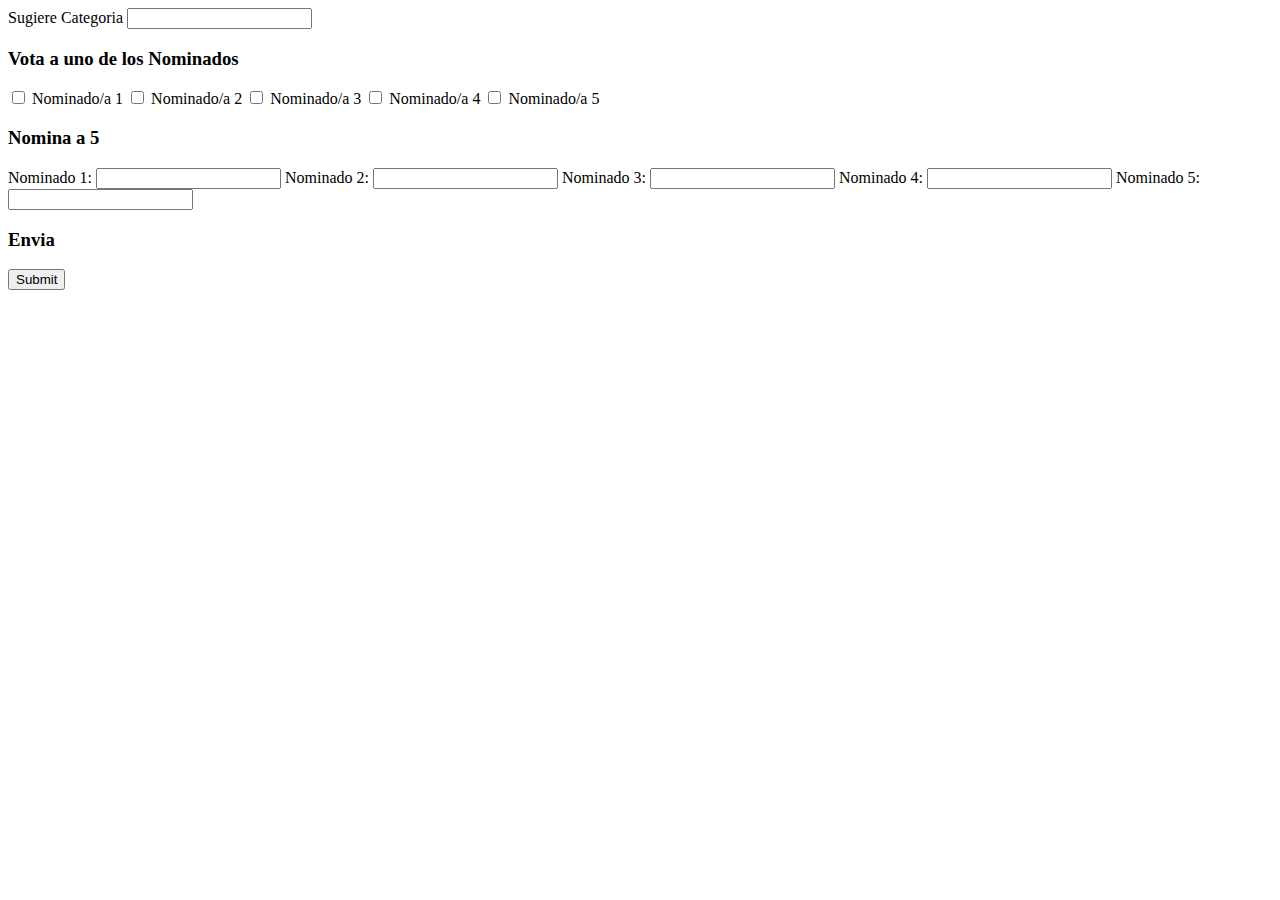
==== index.html @ 1e1aea48 "Add files via upload" ====
<html>
<head>
	<title>Cawards</title>	
</head>
<body>

<form action="https://docs.google.com/forms/d/e/1FAIpQLSdRcS6ntPgaLUFSewp-GqDVTagYk1-zgUDv7831ipsKw5xYdw/formResponse">
	
	<label for="comfort">Sugiere Categoria</label>
	<input name="entry.1642399168" type="text" id="comfort"/>

	<h3>Vota a uno de los Nominados</h3>

		  <input type="checkbox" name="entry.1286255828" id="a1" value="N1"/>
		  <label for="a1">Nominado/a 1</label>
		  <input type="checkbox" name="entry.1286255828" id="a2" value="N2"/>
		  <label for="a2">Nominado/a 2</label>
		  <input type="checkbox" name="entry.1286255828" id="a3" value="N3">
		  <label for="a3">Nominado/a 3</label>
		  <input type="checkbox" name="entry.1286255828" id="a4" value="N4">
		  <label for="a4">Nominado/a 4</label>
		  <input type="checkbox" name="entry.1286255828" id="a5" value="N5">
		  <label for="a5">Nominado/a 5</label>

	<h3>Nomina a 5</h3>

		<label for="comfort">Nominado 1:</label>
	  	<input name="entry.1314898768" type="text" id="comfort"/>

	  	<label for="comfort">Nominado 2:</label>
	  	<input name="entry.1722865184" type="text" id="comfort"/>

		<label for="comfort">Nominado 3:</label>
	  	<input name="entry.1090451888" type="text" id="comfort"/>

		<label for="comfort">Nominado 4:</label>
	  	<input name="entry.382139141" type="text" id="comfort"/>

	  	<label for="comfort">Nominado 5:</label>
	  	<input name="entry.1543239405" type="text" id="comfort"/>

	<h3>Envia</h3>
	<input class="button" type="submit" value="Submit">

</form>

</body>
</html>
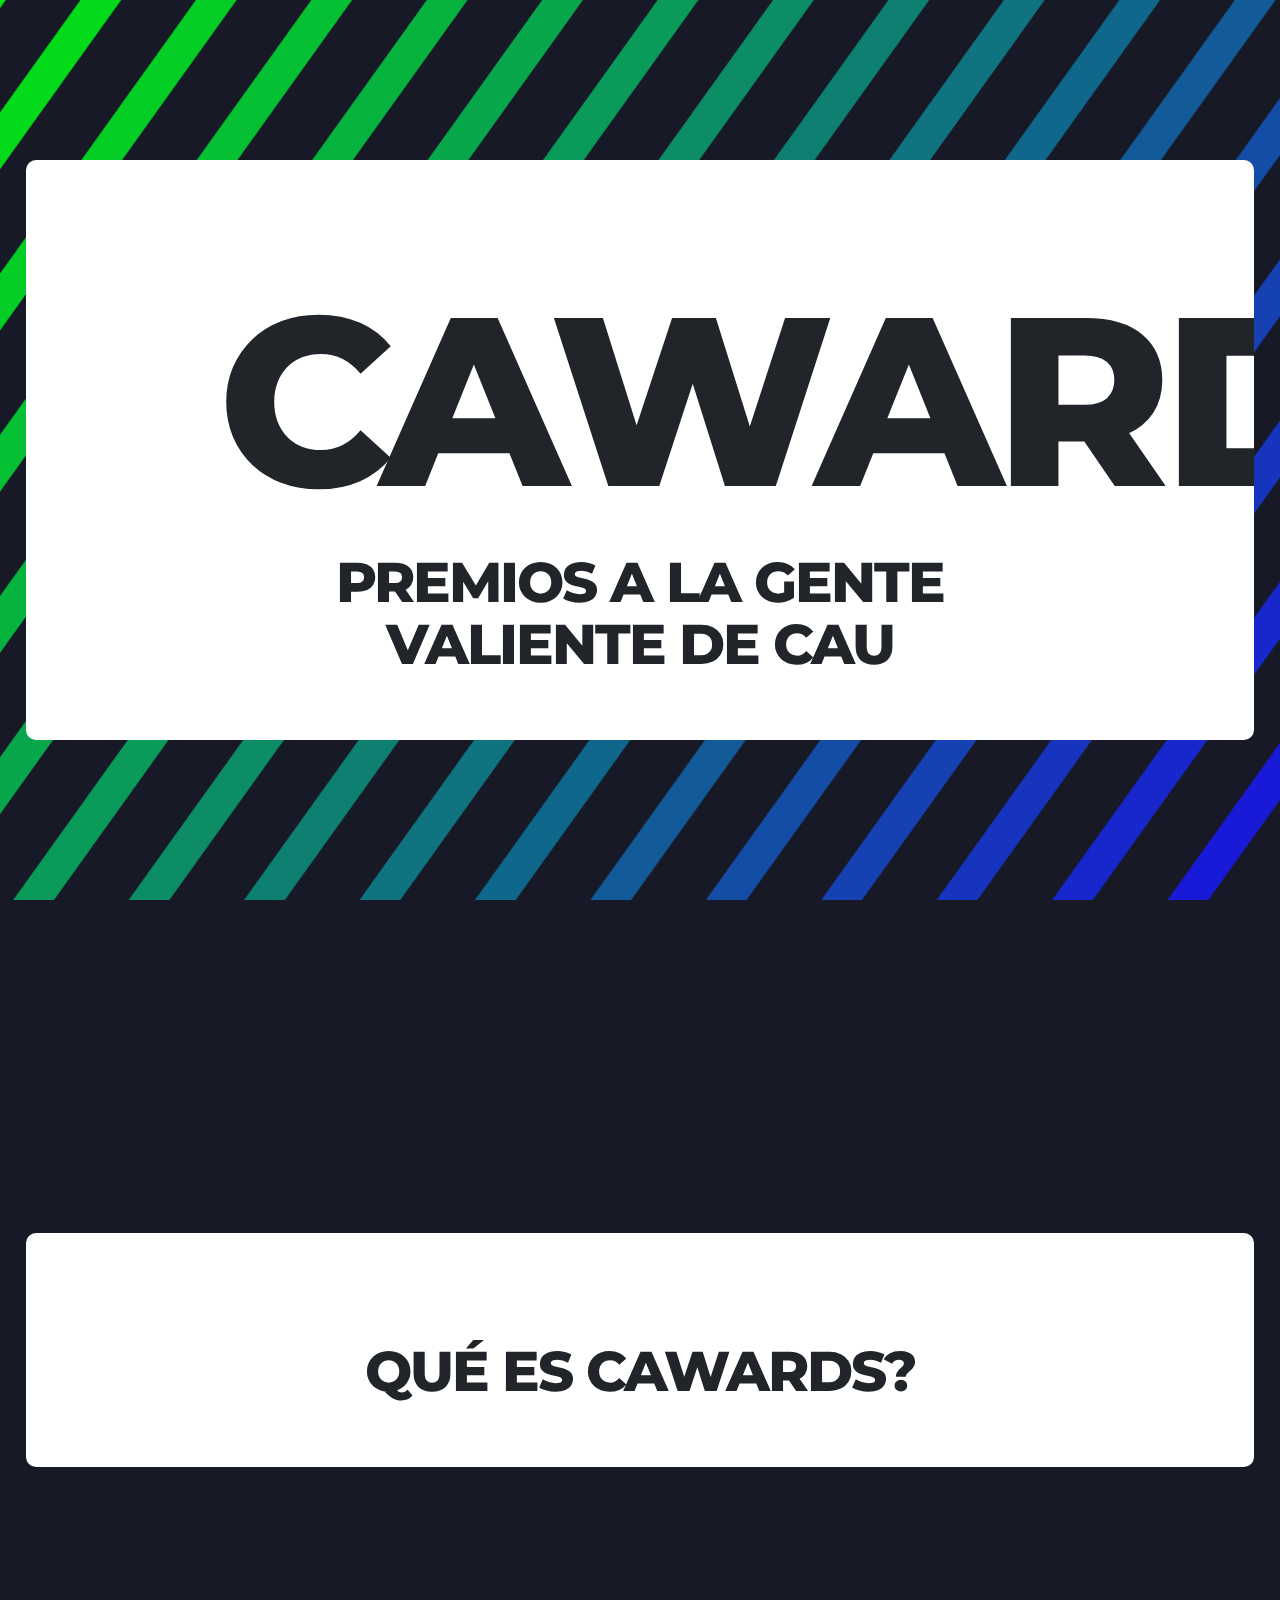
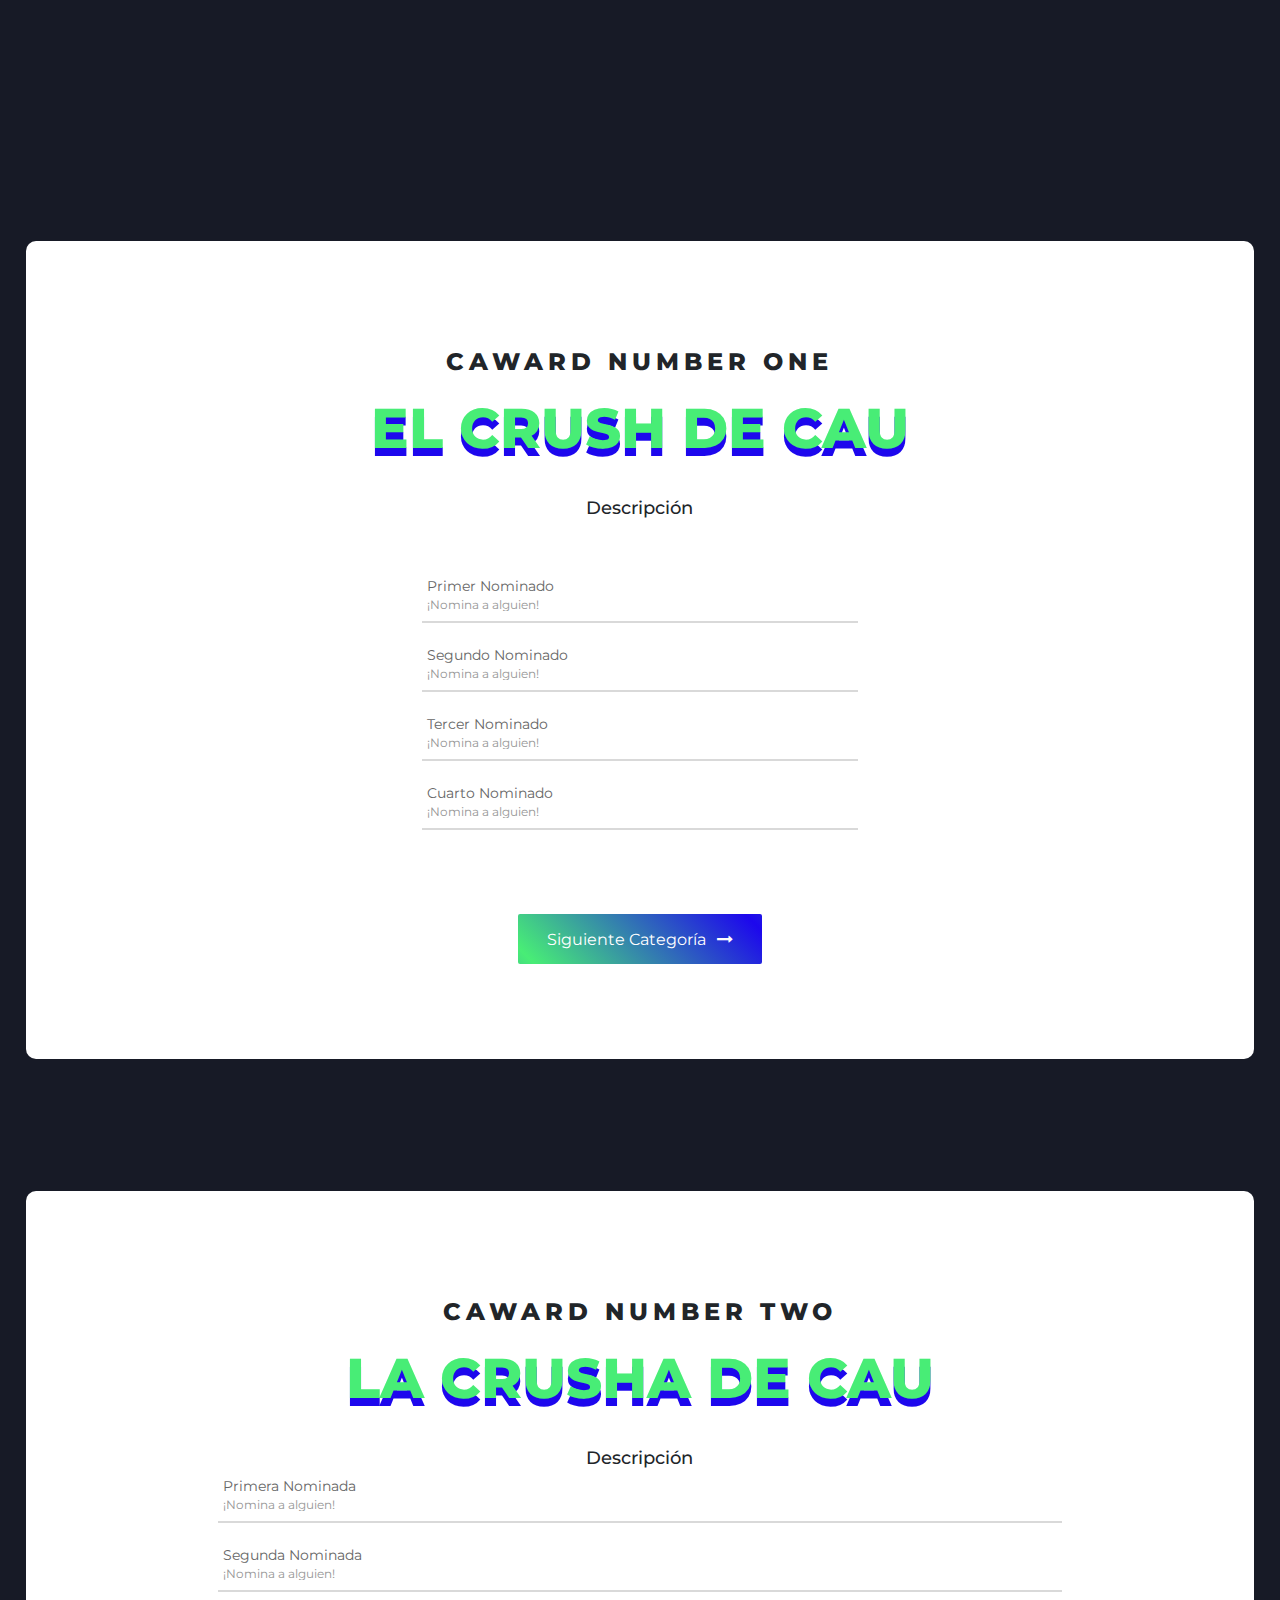
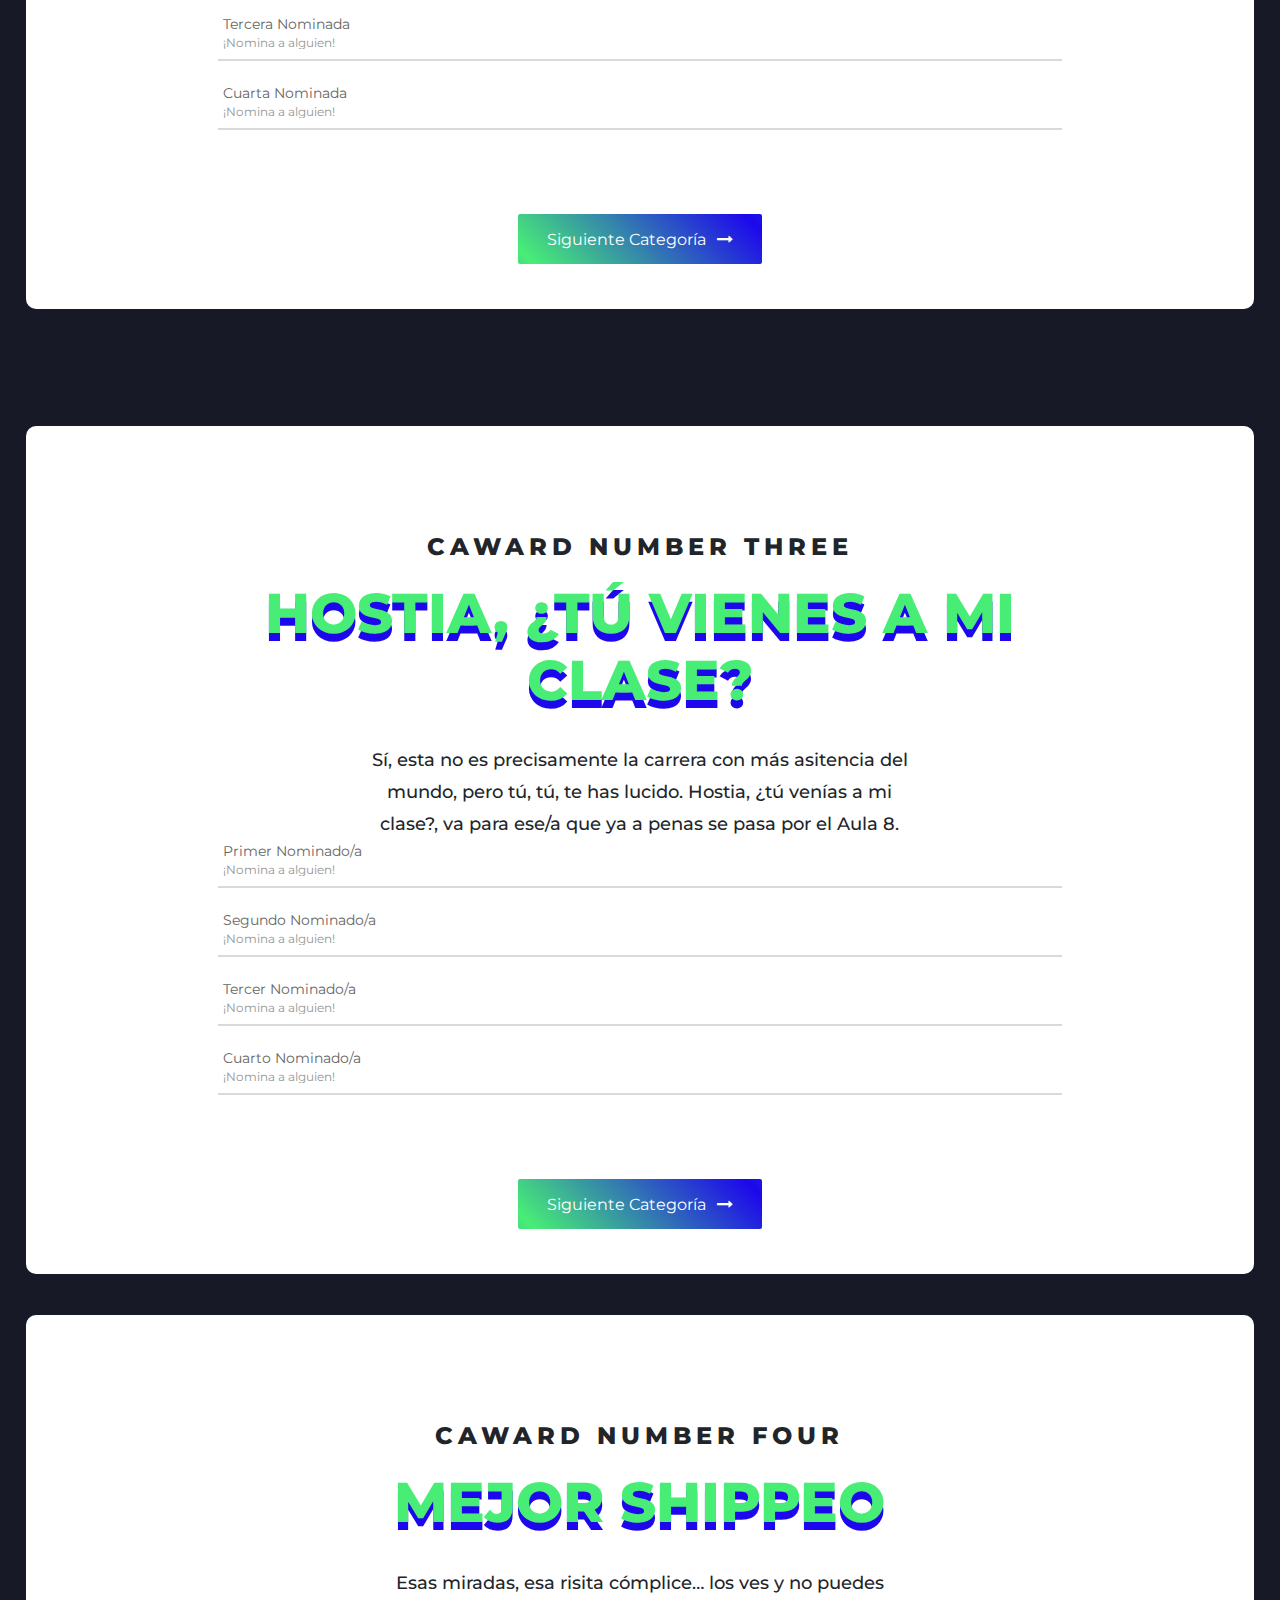
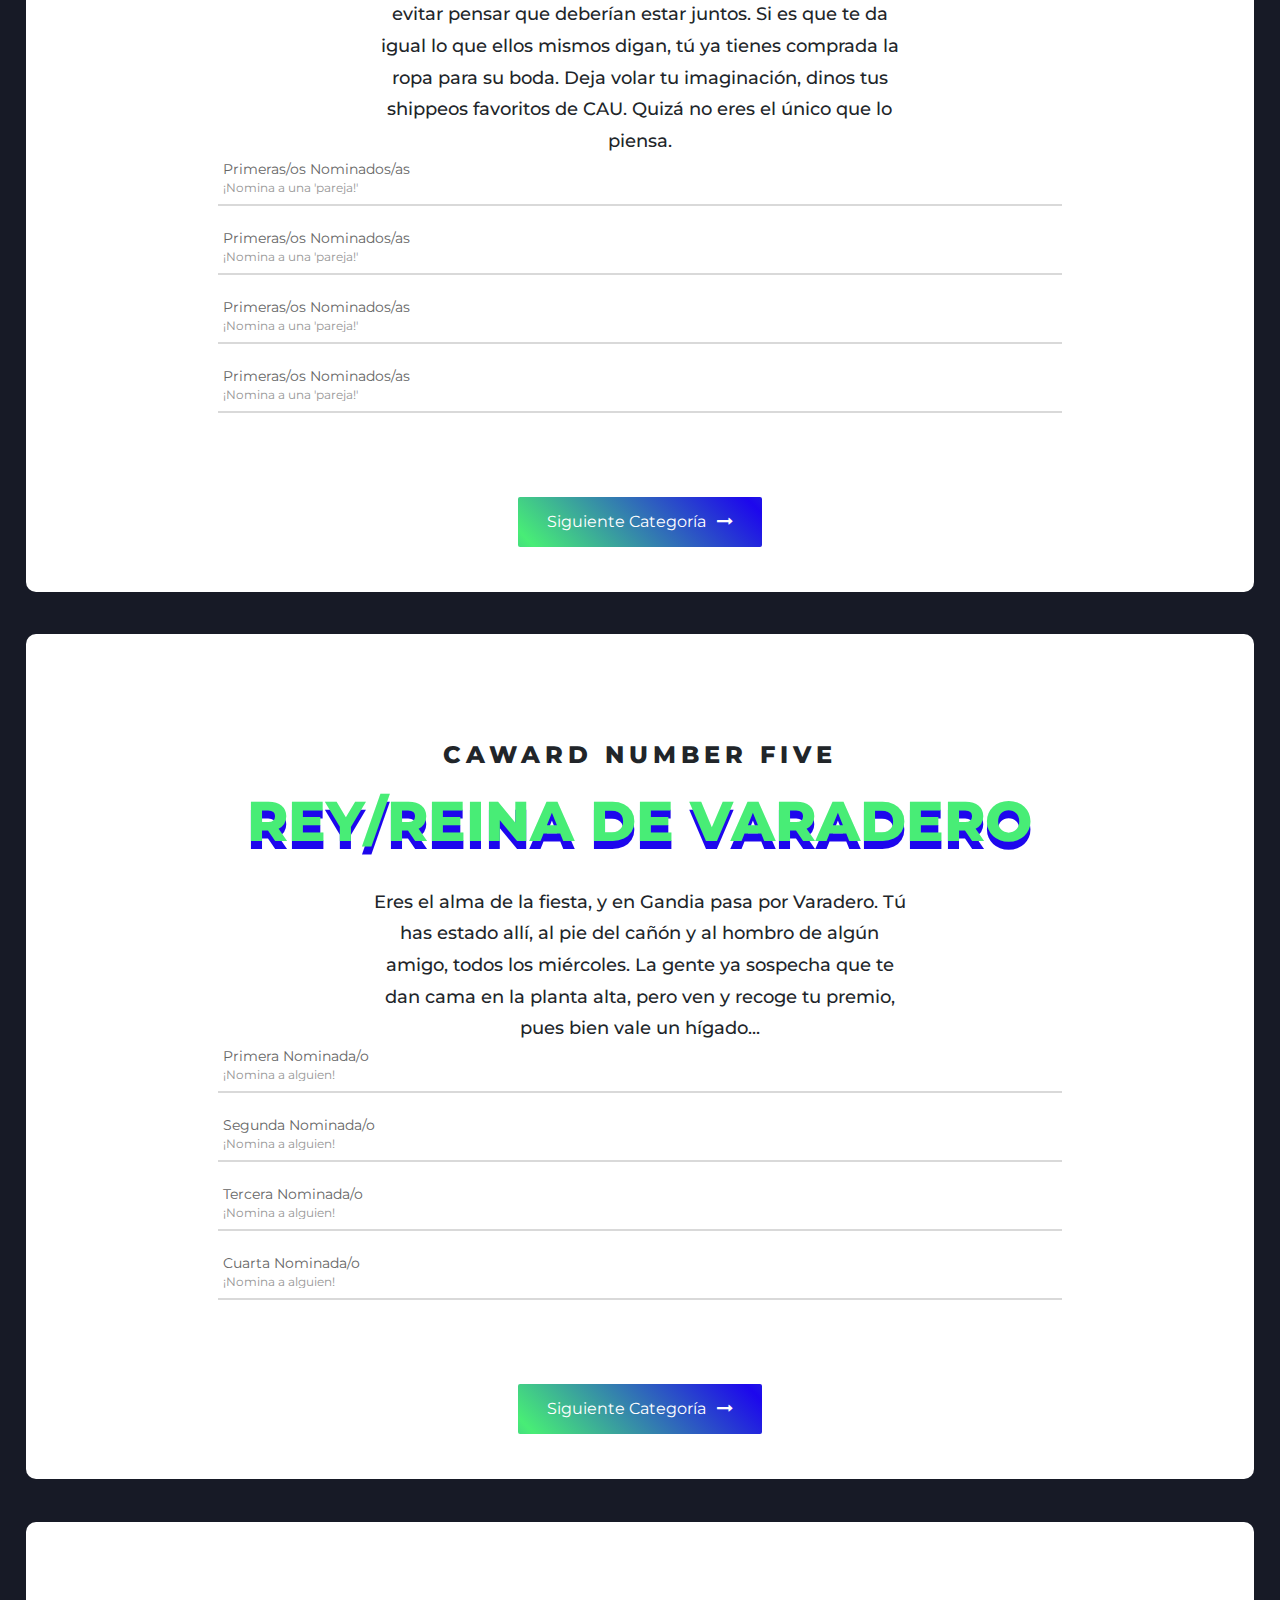
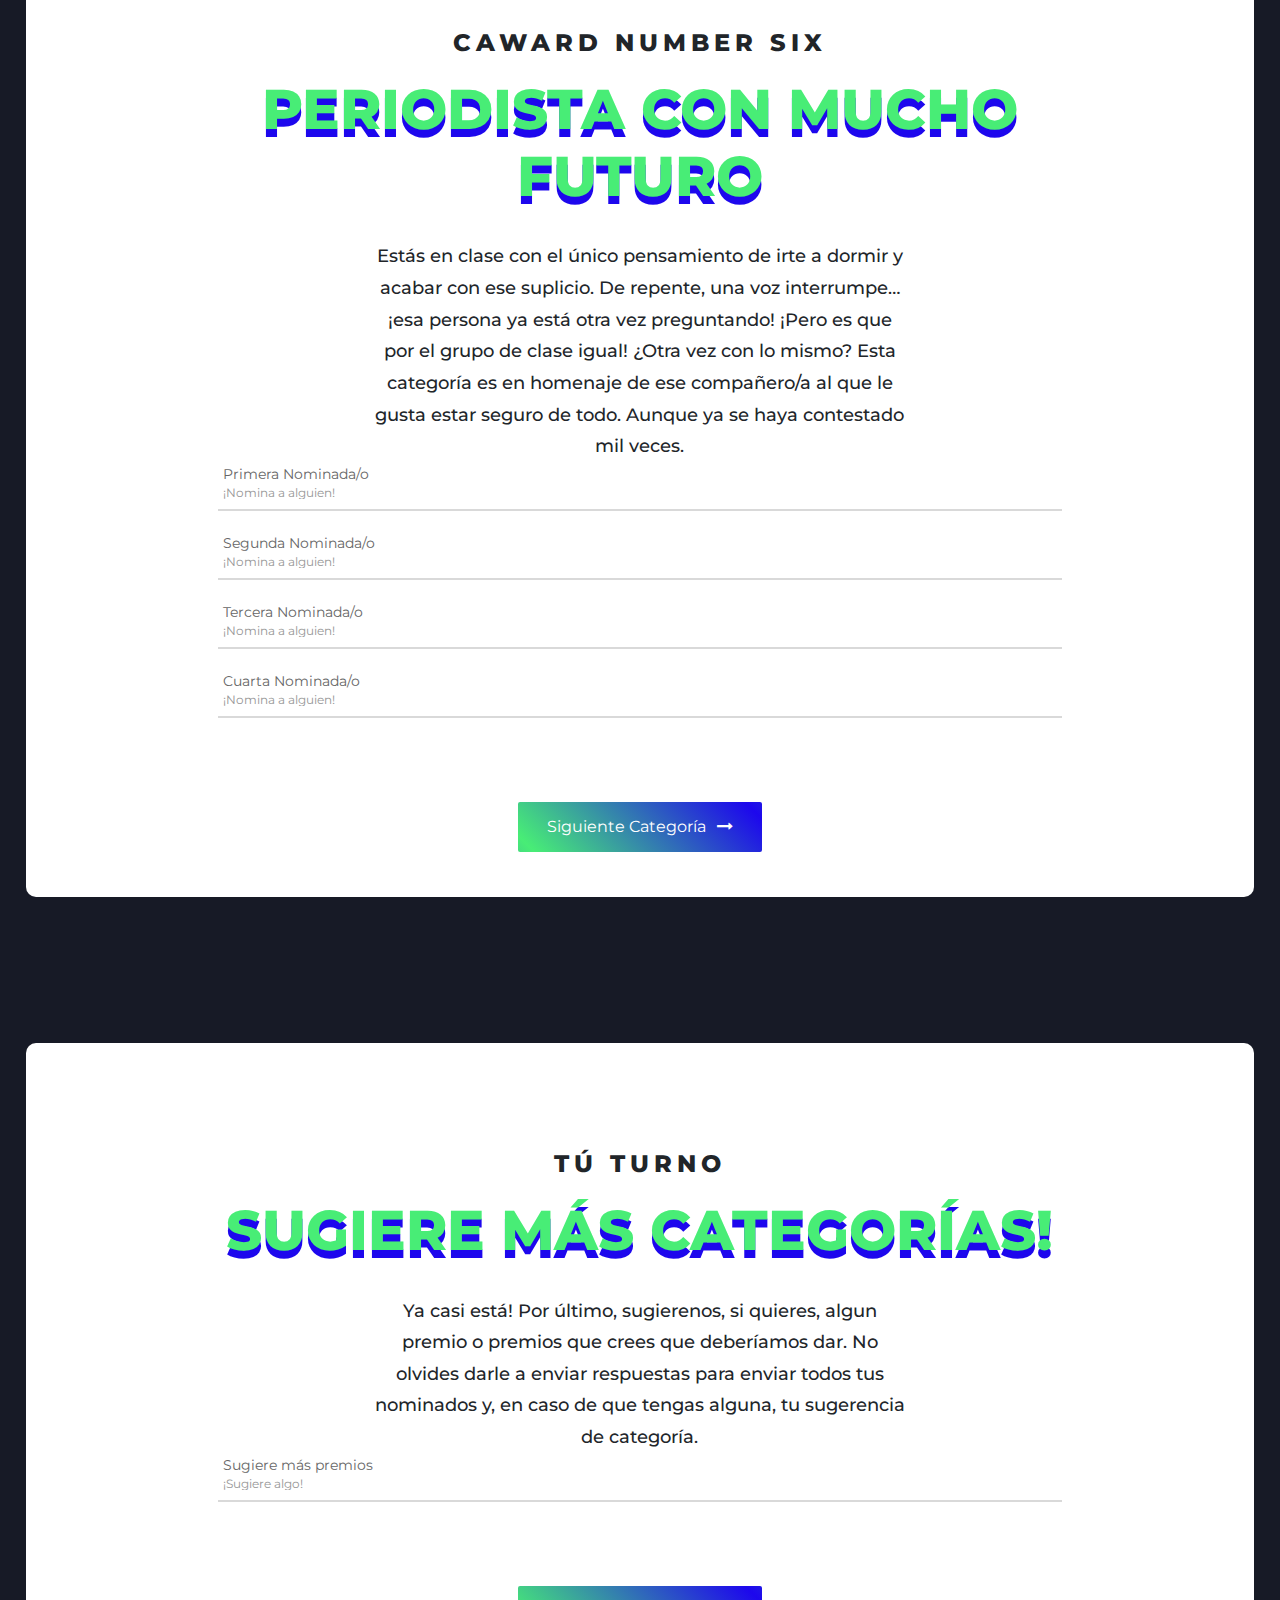
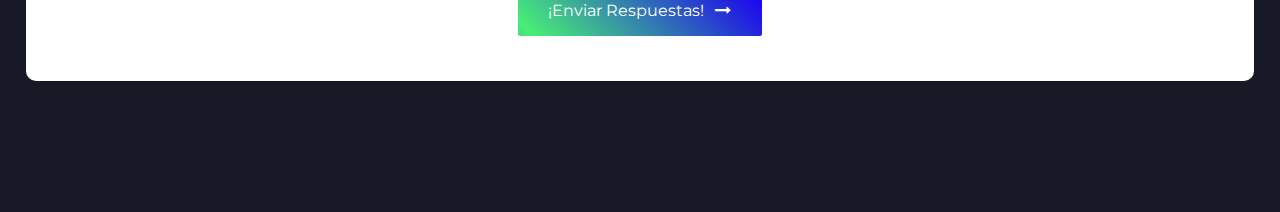
==== commit c6c2ccd5: "Add files via upload" ====
--- a/index.html
+++ b/index.html
@@ -1,48 +1,423 @@
-<html>
+<!DOCTYPE html>
+<html lang="en">
 <head>
-	<title>Cawards</title>	
+	<title>CAWARDS</title>
+	<meta charset="UTF-8">
+	<meta name="viewport" content="width=device-width, initial-scale=1">
+<!--===============================================================================================-->
+	<link rel="icon" type="image/png" href="images/icons/favicon.ico"/>
+<!--===============================================================================================-->
+	<link rel="stylesheet" type="text/css" href="vendor/bootstrap/css/bootstrap.min.css">
+<!--===============================================================================================-->
+	<link rel="stylesheet" type="text/css" href="fonts/font-awesome-4.7.0/css/font-awesome.min.css">
+<!--===============================================================================================-->
+	<link rel="stylesheet" type="text/css" href="vendor/animate/animate.css">
+<!--===============================================================================================-->
+	<link rel="stylesheet" type="text/css" href="vendor/css-hamburgers/hamburgers.min.css">
+<!--===============================================================================================-->
+	<link rel="stylesheet" type="text/css" href="vendor/animsition/css/animsition.min.css">
+<!--===============================================================================================-->
+	<link rel="stylesheet" type="text/css" href="vendor/select2/select2.min.css">
+<!--===============================================================================================-->
+	<link rel="stylesheet" type="text/css" href="vendor/daterangepicker/daterangepicker.css">
+<!--===============================================================================================-->
+	<link rel="stylesheet" type="text/css" href="css/util.css">
+	<link rel="stylesheet" type="text/css" href="css/main.css">
+<!--===============================================================================================-->
+
 </head>
 <body>
 
-<form action="https://docs.google.com/forms/d/e/1FAIpQLSdRcS6ntPgaLUFSewp-GqDVTagYk1-zgUDv7831ipsKw5xYdw/formResponse">
-	
-	<label for="comfort">Sugiere Categoria</label>
-	<input name="entry.1642399168" type="text" id="comfort"/>
-
-	<h3>Vota a uno de los Nominados</h3>
-
-		  <input type="checkbox" name="entry.1286255828" id="a1" value="N1"/>
-		  <label for="a1">Nominado/a 1</label>
-		  <input type="checkbox" name="entry.1286255828" id="a2" value="N2"/>
-		  <label for="a2">Nominado/a 2</label>
-		  <input type="checkbox" name="entry.1286255828" id="a3" value="N3">
-		  <label for="a3">Nominado/a 3</label>
-		  <input type="checkbox" name="entry.1286255828" id="a4" value="N4">
-		  <label for="a4">Nominado/a 4</label>
-		  <input type="checkbox" name="entry.1286255828" id="a5" value="N5">
-		  <label for="a5">Nominado/a 5</label>
-
-	<h3>Nomina a 5</h3>
-
-		<label for="comfort">Nominado 1:</label>
-	  	<input name="entry.1314898768" type="text" id="comfort"/>
-
-	  	<label for="comfort">Nominado 2:</label>
-	  	<input name="entry.1722865184" type="text" id="comfort"/>
-
-		<label for="comfort">Nominado 3:</label>
-	  	<input name="entry.1090451888" type="text" id="comfort"/>
-
-		<label for="comfort">Nominado 4:</label>
-	  	<input name="entry.382139141" type="text" id="comfort"/>
-
-	  	<label for="comfort">Nominado 5:</label>
-	  	<input name="entry.1543239405" type="text" id="comfort"/>
-
-	<h3>Envia</h3>
-	<input class="button" type="submit" value="Submit">
-
-</form>
+<!--FRONTPAGE-->
+	<div class="container-contact100">
+		<div class="wrap-contact100 animated bounceInUp">
+			<h1 class="animated bounceInUp">CAWARDS</h1>
+			<h2 class="animated bounceInUp">PREMIOS A LA GENTE VALIENTE DE CAU</h2>
+		</div>
+	</div>
+
+<!--QUÉ ES-->
+	<div class="container-contact100">
+		<div class="wrap-contact100 animated bounceInUp">
+			<h2 class="animated bounceInUp">QUÉ ES CAWARDS?</h2>
+			<p></p>
+		</div>
+	</div>
+
+<!--OPEN FORM-->
+
+
+<!--CAWARD 1-->
+	
+		<div class="container-contact100" id="first">
+		
+		<div class="wrap-contact100">
+			<h3>CAWARD NUMBER ONE</h3>
+				<span class="contact100-form-title">
+					EL CRUSH DE CAU
+				</span>
+			<h4>Descripción</h4>
+				<form class="contact100-form validate-form" action="https://docs.google.com/forms/u/6/d/e/1FAIpQLSfUoiGVQcZK9Wg8w_epPerP33zk7xbc3qCMqQCZhSHwOlRlNg/formResponse">
+				<div class="wrap-input100 validate-input" data-validate="¡Escribe algo!">
+					<span class="label-input100">Primer Nominado</span>
+					<input class="input100" type="text" name="entry.207831372" placeholder="¡Nomina a alguien!">
+					<span class="focus-input100"></span>
+				</div>
+
+				<div class="wrap-input100 validate-input" data-validate="¡Escribe algo!">
+					<span class="label-input100">Segundo Nominado</span>
+					<input class="input100" type="text" name="entry.1053070907" placeholder="¡Nomina a alguien!">
+					<span class="focus-input100"></span>
+				</div>
+
+				<div class="wrap-input100 validate-input" data-validate="¡Escribe algo!">
+					<span class="label-input100">Tercer Nominado</span>
+					<input class="input100" type="text" name="entry.656782330" placeholder="¡Nomina a alguien!">
+					<span class="focus-input100"></span>
+				</div>
+
+				<div class="wrap-input100 validate-input" data-validate="¡Escribe algo!">
+					<span class="label-input100">Cuarto Nominado</span>
+					<input class="input100" type="text" name="entry.1198290286" placeholder="¡Nomina a alguien!">
+					<span class="focus-input100"></span>
+				</div>
+
+	
+				<div class="container-contact100-form-btn">
+					<div class="wrap-contact100-form-btn">
+						<div class="contact100-form-bgbtn"></div>
+						<a href="#second" class="contact100-form-btn">
+							<span>
+								Siguiente Categoría
+								<i class="fa fa-long-arrow-right m-l-7" aria-hidden="true"></i>
+							</span>
+						</a>
+					</div>
+				</div>
+			</div>
+		</div>
+<!--CAWARD 2-->
+
+	<div class="container-contact100" id="second">
+		
+		<div class="wrap-contact100">
+			<h3>CAWARD NUMBER TWO</h3>
+				<span class="contact100-form-title">
+					LA CRUSHA DE CAU
+				</span>
+			<h4>Descripción</h4>
+			
+				<div class="wrap-input100 validate-input" data-validate="¡Escribe algo!">
+					<span class="label-input100">Primera Nominada</span>
+					<input class="input100" type="text" name="entry.1299818649" placeholder="¡Nomina a alguien!">
+					<span class="focus-input100"></span>
+				</div>
+
+				<div class="wrap-input100 validate-input" data-validate="¡Escribe algo!">
+					<span class="label-input100">Segunda Nominada</span>
+					<input class="input100" type="text" name="entry.891646210" placeholder="¡Nomina a alguien!">
+					<span class="focus-input100"></span>
+				</div>
+
+				<div class="wrap-input100 validate-input" data-validate="¡Escribe algo!">
+					<span class="label-input100">Tercera Nominada</span>
+					<input class="input100" type="text" name="entry.1479450560" placeholder="¡Nomina a alguien!">
+					<span class="focus-input100"></span>
+				</div>
+
+				<div class="wrap-input100 validate-input" data-validate="¡Escribe algo!">
+					<span class="label-input100">Cuarta Nominada</span>
+					<input class="input100" type="text" name="entry.1387484212" placeholder="¡Nomina a alguien!">
+					<span class="focus-input100"></span>
+				</div>
+
+	
+				<div class="container-contact100-form-btn">
+					<div class="wrap-contact100-form-btn">
+						<div class="contact100-form-bgbtn"></div>
+						<a href="#third" class="contact100-form-btn">
+							<span>
+								Siguiente Categoría
+								<i class="fa fa-long-arrow-right m-l-7" aria-hidden="true"></i>
+							</span>
+						</a>
+					</div>
+				</div>
+			</div>
+		</div>
+		
+
+<!--CAWARD 3-->
+
+	<div class="container-contact100" id="third">
+		<div class="wrap-contact100">
+			<h3>CAWARD NUMBER THREE</h3>
+				<span class="contact100-form-title">
+					HOSTIA, ¿TÚ VIENES A MI CLASE?
+				</span>
+			<h4>Sí, esta no es precisamente la carrera con más asitencia del mundo, pero tú, tú, te has lucido. Hostia, ¿tú venías a mi clase?, va para ese/a que ya a penas se pasa por el Aula 8.</h4>
+			
+				<div class="wrap-input100 validate-input" data-validate="¡Escribe algo!">
+					<span class="label-input100">Primer Nominado/a</span>
+					<input class="input100" type="text" name="name" placeholder="¡Nomina a alguien!">
+					<span class="focus-input100"></span>
+				</div>
+
+				<div class="wrap-input100 validate-input" data-validate="¡Escribe algo!">
+					<span class="label-input100">Segundo Nominado/a</span>
+					<input class="input100" type="text" name="name" placeholder="¡Nomina a alguien!">
+					<span class="focus-input100"></span>
+				</div>
+
+				<div class="wrap-input100 validate-input" data-validate="¡Escribe algo!">
+					<span class="label-input100">Tercer Nominado/a</span>
+					<input class="input100" type="text" name="name" placeholder="¡Nomina a alguien!">
+					<span class="focus-input100"></span>
+				</div>
+
+				<div class="wrap-input100 validate-input" data-validate="¡Escribe algo!">
+					<span class="label-input100">Cuarto Nominado/a</span>
+					<input class="input100" type="text" name="name" placeholder="¡Nomina a alguien!">
+					<span class="focus-input100"></span>
+				</div>
+
+	
+				<div class="container-contact100-form-btn">
+					<div class="wrap-contact100-form-btn">
+						<div class="contact100-form-bgbtn"></div>
+						<a href="#fourth" class="contact100-form-btn">
+							<span>
+								Siguiente Categoría
+								<i class="fa fa-long-arrow-right m-l-7" aria-hidden="true"></i>
+							</span>
+						</a>
+					</div>
+				</div>
+			</div>
+		</div>
+		
+<!--CAWARD 4-->
+
+
+	<div class="container-contact100" id="fourth">
+		
+		<div class="wrap-contact100">
+			<h3>CAWARD NUMBER FOUR</h3>
+				<span class="contact100-form-title">
+					MEJOR SHIPPEO
+				</span>
+			<h4>Esas miradas, esa risita cómplice… los ves y no puedes evitar pensar que deberían estar juntos. Si es que te da igual lo que ellos mismos digan, tú ya tienes comprada la ropa para su boda. Deja volar tu imaginación, dinos tus shippeos favoritos de CAU. Quizá no eres el único que lo piensa.
+			</h4>
+			
+				<div class="wrap-input100 validate-input" data-validate="¡Escribe algo!">
+					<span class="label-input100">Primeras/os Nominados/as</span>
+					<input class="input100" type="text" name="name" placeholder="¡Nomina a una 'pareja!'">
+					<span class="focus-input100"></span>
+				</div>
+
+				<div class="wrap-input100 validate-input" data-validate="¡Escribe algo!">
+					<span class="label-input100">Primeras/os Nominados/as</span>
+					<input class="input100" type="text" name="name" placeholder="¡Nomina a una 'pareja!'">
+					<span class="focus-input100"></span>
+				</div>
+
+				<div class="wrap-input100 validate-input" data-validate="¡Escribe algo!">
+					<span class="label-input100">Primeras/os Nominados/as</span>
+					<input class="input100" type="text" name="name" placeholder="¡Nomina a una 'pareja!'">
+					<span class="focus-input100"></span>
+				</div>
+
+				<div class="wrap-input100 validate-input" data-validate="¡Escribe algo!">
+					<span class="label-input100">Primeras/os Nominados/as</span>
+					<input class="input100" type="text" name="name" placeholder="¡Nomina a una 'pareja!'">
+					<span class="focus-input100"></span>
+				</div>
+
+	
+				<div class="container-contact100-form-btn">
+					<div class="wrap-contact100-form-btn">
+						<div class="contact100-form-bgbtn"></div>
+						<a href="#fifth" class="contact100-form-btn">
+							<span>
+								Siguiente Categoría
+								<i class="fa fa-long-arrow-right m-l-7" aria-hidden="true"></i>
+							</span>
+						</a>
+					</div>
+				</div>
+			</div>
+		</div>
+
+<!--CAWARD 5-->
+
+	<div class="container-contact100" id="fifth">
+		
+		<div class="wrap-contact100">
+			<h3>CAWARD NUMBER FIVE</h3>
+				<span class="contact100-form-title">
+					REY/REINA DE VARADERO
+				</span>
+			<h4>Eres el alma de la fiesta, y en Gandia pasa por Varadero. Tú has estado allí, al pie del cañón y al hombro de algún amigo, todos los miércoles. La gente ya sospecha que te dan cama en la planta alta, pero ven y recoge tu premio, pues bien vale un hígado...
+			</h4>
+			
+				<div class="wrap-input100 validate-input" data-validate="¡Escribe algo!">
+					<span class="label-input100">Primera Nominada/o</span>
+					<input class="input100" type="text" name="name" placeholder="¡Nomina a alguien!">
+					<span class="focus-input100"></span>
+				</div>
+
+				<div class="wrap-input100 validate-input" data-validate="¡Escribe algo!">
+					<span class="label-input100">Segunda Nominada/o</span>
+					<input class="input100" type="text" name="name" placeholder="¡Nomina a alguien!">
+					<span class="focus-input100"></span>
+				</div>
+
+				<div class="wrap-input100 validate-input" data-validate="¡Escribe algo!">
+					<span class="label-input100">Tercera Nominada/o</span>
+					<input class="input100" type="text" name="name" placeholder="¡Nomina a alguien!">
+					<span class="focus-input100"></span>
+				</div>
+
+				<div class="wrap-input100 validate-input" data-validate="¡Escribe algo!">
+					<span class="label-input100">Cuarta Nominada/o</span>
+					<input class="input100" type="text" name="name" placeholder="¡Nomina a alguien!">
+					<span class="focus-input100"></span>
+				</div>
+
+	
+				<div class="container-contact100-form-btn">
+					<div class="wrap-contact100-form-btn">
+						<div class="contact100-form-bgbtn"></div>
+						<a href="#sixth" class="contact100-form-btn">
+							<span>
+								Siguiente Categoría
+								<i class="fa fa-long-arrow-right m-l-7" aria-hidden="true"></i>
+							</span>
+						</a>
+					</div>
+				</div>
+			</div>
+		</div>
+
+<!--CAWARD 6-->
+
+	<div class="container-contact100" id="sixth">
+		
+		<div class="wrap-contact100">
+			<h3>CAWARD NUMBER SIX</h3>
+				<span class="contact100-form-title">
+					PERIODISTA CON MUCHO FUTURO
+				</span>
+			<h4>Estás en clase con el único pensamiento de irte a dormir y acabar con ese suplicio. De repente, una voz interrumpe… ¡esa persona ya está otra vez preguntando! ¡Pero es que por el grupo de clase igual! ¿Otra vez con lo mismo? Esta categoría es en homenaje de ese compañero/a al que le gusta estar seguro de todo. Aunque ya se haya contestado mil veces.
+			</h4>
+			
+				<div class="wrap-input100 validate-input" data-validate="¡Escribe algo!">
+					<span class="label-input100">Primera Nominada/o</span>
+					<input class="input100" type="text" name="name" placeholder="¡Nomina a alguien!">
+					<span class="focus-input100"></span>
+				</div>
+
+				<div class="wrap-input100 validate-input" data-validate="¡Escribe algo!">
+					<span class="label-input100">Segunda Nominada/o</span>
+					<input class="input100" type="text" name="name" placeholder="¡Nomina a alguien!">
+					<span class="focus-input100"></span>
+				</div>
+
+				<div class="wrap-input100 validate-input" data-validate="¡Escribe algo!">
+					<span class="label-input100">Tercera Nominada/o</span>
+					<input class="input100" type="text" name="name" placeholder="¡Nomina a alguien!">
+					<span class="focus-input100"></span>
+				</div>
+
+				<div class="wrap-input100 validate-input" data-validate="¡Escribe algo!">
+					<span class="label-input100">Cuarta Nominada/o</span>
+					<input class="input100" type="text" name="name" placeholder="¡Nomina a alguien!">
+					<span class="focus-input100"></span>
+				</div>
+
+	
+				<div class="container-contact100-form-btn">
+					<div class="wrap-contact100-form-btn">
+						<div class="contact100-form-bgbtn"></div>
+						<a href="#seventh" class="contact100-form-btn">
+							<span>
+								Siguiente Categoría
+								<i class="fa fa-long-arrow-right m-l-7" aria-hidden="true"></i>
+							</span>
+						</a>
+					</div>
+				</div>
+			</div>
+		</div>
+
+
+<!--SUGERIR CATEGORIAS-->
+
+	<div class="container-contact100" id="seventh">
+		
+		<div class="wrap-contact100">
+			<h3>TÚ TURNO</h3>
+				<span class="contact100-form-title">
+					SUGIERE MÁS CATEGORÍAS!
+				</span>
+			<h4>Ya casi está! Por último, sugierenos, si quieres, algun premio o premios que crees que deberíamos dar. No olvides darle a enviar respuestas para enviar todos tus nominados y, en caso de que tengas alguna, tu sugerencia de categoría.
+			</h4>
+			
+				<div class="wrap-input100 validate-input" data-validate="¡Escribe algo!">
+					<span class="label-input100">Sugiere más premios</span>
+					<input class="input100" type="text" name="name" placeholder="¡Sugiere algo!">
+					<span class="focus-input100"></span>
+				</div>
+	
+				<div class="container-contact100-form-btn">
+					<div class="wrap-contact100-form-btn">
+						<div class="contact100-form-bgbtn"></div>
+						<button type="submit" class="contact100-form-btn">
+							<span>
+								¡Enviar Respuestas!
+								<i class="fa fa-long-arrow-right m-l-7" aria-hidden="true"></i>
+							</span>
+						</button>
+					</form>
+				</div>
+			</div>
+		</div>
+	</div>
+
+	<div id="dropDownSelect1"></div>
+
+<!--===============================================================================================-->
+	<script src="vendor/jquery/jquery-3.2.1.min.js"></script>
+<!--===============================================================================================-->
+	<script src="vendor/animsition/js/animsition.min.js"></script>
+<!--===============================================================================================-->
+	<script src="vendor/bootstrap/js/popper.js"></script>
+	<script src="vendor/bootstrap/js/bootstrap.min.js"></script>
+<!--===============================================================================================-->
+	<script src="vendor/select2/select2.min.js"></script>
+	<script>
+		$(".selection-2").select2({
+			minimumResultsForSearch: 20,
+			dropdownParent: $('#dropDownSelect1')
+		});
+	</script>
+<!--===============================================================================================-->
+	<script src="vendor/daterangepicker/moment.min.js"></script>
+	<script src="vendor/daterangepicker/daterangepicker.js"></script>
+<!--===============================================================================================-->
+	<script src="vendor/countdowntime/countdowntime.js"></script>
+<!--===============================================================================================-->
+	<script src="js/main.js"></script>
+
+	<!-- Global site tag (gtag.js) - Google Analytics -->
+<script async src="https://www.googletagmanager.com/gtag/js?id=UA-23581568-13"></script>
+<script>
+  window.dataLayer = window.dataLayer || [];
+  function gtag(){dataLayer.push(arguments);}
+  gtag('js', new Date());
+
+  gtag('config', 'UA-23581568-13');
+</script>
 
 </body>
-</html>+</html>
--- a/vendor/css-hamburgers/hamburgers.min.css
+++ b/vendor/css-hamburgers/hamburgers.min.css
@@ -0,0 +1,7 @@
+/*!
+ * Hamburgers
+ * @description Tasty CSS-animated hamburgers
+ * @author Jonathan Suh @jonsuh
+ * @site https://jonsuh.com/hamburgers
+ * @link https://github.com/jonsuh/hamburgers
+ */.hamburger{font:inherit;display:inline-block;overflow:visible;margin:0;padding:15px;cursor:pointer;transition-timing-function:linear;transition-duration:.15s;transition-property:opacity,filter;text-transform:none;color:inherit;border:0;background-color:transparent}.hamburger:hover{opacity:.7}.hamburger-box{position:relative;display:inline-block;width:40px;height:24px}.hamburger-inner{top:50%;display:block;margin-top:-2px}.hamburger-inner,.hamburger-inner:after,.hamburger-inner:before{position:absolute;width:40px;height:4px;transition-timing-function:ease;transition-duration:.15s;transition-property:transform;border-radius:4px;background-color:#000}.hamburger-inner:after,.hamburger-inner:before{display:block;content:''}.hamburger-inner:before{top:-10px}.hamburger-inner:after{bottom:-10px}.hamburger--3dx .hamburger-box{perspective:80px}.hamburger--3dx .hamburger-inner{transition:transform .2s cubic-bezier(.645,.045,.355,1),background-color 0s cubic-bezier(.645,.045,.355,1) .1s}.hamburger--3dx .hamburger-inner:after,.hamburger--3dx .hamburger-inner:before{transition:transform 0s cubic-bezier(.645,.045,.355,1) .1s}.hamburger--3dx.is-active .hamburger-inner{transform:rotateY(180deg);background-color:transparent}.hamburger--3dx.is-active .hamburger-inner:before{transform:translate3d(0,10px,0) rotate(45deg)}.hamburger--3dx.is-active .hamburger-inner:after{transform:translate3d(0,-10px,0) rotate(-45deg)}.hamburger--3dx-r .hamburger-box{perspective:80px}.hamburger--3dx-r .hamburger-inner{transition:transform .2s cubic-bezier(.645,.045,.355,1),background-color 0s cubic-bezier(.645,.045,.355,1) .1s}.hamburger--3dx-r .hamburger-inner:after,.hamburger--3dx-r .hamburger-inner:before{transition:transform 0s cubic-bezier(.645,.045,.355,1) .1s}.hamburger--3dx-r.is-active .hamburger-inner{transform:rotateY(-180deg);background-color:transparent}.hamburger--3dx-r.is-active .hamburger-inner:before{transform:translate3d(0,10px,0) rotate(45deg)}.hamburger--3dx-r.is-active .hamburger-inner:after{transform:translate3d(0,-10px,0) rotate(-45deg)}.hamburger--3dy .hamburger-box{perspective:80px}.hamburger--3dy .hamburger-inner{transition:transform .2s cubic-bezier(.645,.045,.355,1),background-color 0s cubic-bezier(.645,.045,.355,1) .1s}.hamburger--3dy .hamburger-inner:after,.hamburger--3dy .hamburger-inner:before{transition:transform 0s cubic-bezier(.645,.045,.355,1) .1s}.hamburger--3dy.is-active .hamburger-inner{transform:rotateX(-180deg);background-color:transparent}.hamburger--3dy.is-active .hamburger-inner:before{transform:translate3d(0,10px,0) rotate(45deg)}.hamburger--3dy.is-active .hamburger-inner:after{transform:translate3d(0,-10px,0) rotate(-45deg)}.hamburger--3dy-r .hamburger-box{perspective:80px}.hamburger--3dy-r .hamburger-inner{transition:transform .2s cubic-bezier(.645,.045,.355,1),background-color 0s cubic-bezier(.645,.045,.355,1) .1s}.hamburger--3dy-r .hamburger-inner:after,.hamburger--3dy-r .hamburger-inner:before{transition:transform 0s cubic-bezier(.645,.045,.355,1) .1s}.hamburger--3dy-r.is-active .hamburger-inner{transform:rotateX(180deg);background-color:transparent}.hamburger--3dy-r.is-active .hamburger-inner:before{transform:translate3d(0,10px,0) rotate(45deg)}.hamburger--3dy-r.is-active .hamburger-inner:after{transform:translate3d(0,-10px,0) rotate(-45deg)}.hamburger--arrow.is-active .hamburger-inner:before{transform:translate3d(-8px,0,0) rotate(-45deg) scaleX(.7)}.hamburger--arrow.is-active .hamburger-inner:after{transform:translate3d(-8px,0,0) rotate(45deg) scaleX(.7)}.hamburger--arrow-r.is-active .hamburger-inner:before{transform:translate3d(8px,0,0) rotate(45deg) scaleX(.7)}.hamburger--arrow-r.is-active .hamburger-inner:after{transform:translate3d(8px,0,0) rotate(-45deg) scaleX(.7)}.hamburger--arrowalt .hamburger-inner:before{transition:top .1s ease .15s,transform .15s cubic-bezier(.165,.84,.44,1)}.hamburger--arrowalt .hamburger-inner:after{transition:bottom .1s ease .15s,transform .15s cubic-bezier(.165,.84,.44,1)}.hamburger--arrowalt.is-active .hamburger-inner:before{top:0;transition:top .1s ease,transform .15s cubic-bezier(.895,.03,.685,.22) .1s;transform:translate3d(-8px,-10px,0) rotate(-45deg) scaleX(.7)}.hamburger--arrowalt.is-active .hamburger-inner:after{bottom:0;transition:bottom .1s ease,transform .15s cubic-bezier(.895,.03,.685,.22) .1s;transform:translate3d(-8px,10px,0) rotate(45deg) scaleX(.7)}.hamburger--arrowalt-r .hamburger-inner:before{transition:top .1s ease .15s,transform .15s cubic-bezier(.165,.84,.44,1)}.hamburger--arrowalt-r .hamburger-inner:after{transition:bottom .1s ease .15s,transform .15s cubic-bezier(.165,.84,.44,1)}.hamburger--arrowalt-r.is-active .hamburger-inner:before{top:0;transition:top .1s ease,transform .15s cubic-bezier(.895,.03,.685,.22) .1s;transform:translate3d(8px,-10px,0) rotate(45deg) scaleX(.7)}.hamburger--arrowalt-r.is-active .hamburger-inner:after{bottom:0;transition:bottom .1s ease,transform .15s cubic-bezier(.895,.03,.685,.22) .1s;transform:translate3d(8px,10px,0) rotate(-45deg) scaleX(.7)}.hamburger--boring .hamburger-inner,.hamburger--boring .hamburger-inner:after,.hamburger--boring .hamburger-inner:before{transition-property:none}.hamburger--boring.is-active .hamburger-inner{transform:rotate(45deg)}.hamburger--boring.is-active .hamburger-inner:before{top:0;opacity:0}.hamburger--boring.is-active .hamburger-inner:after{bottom:0;transform:rotate(-90deg)}.hamburger--collapse .hamburger-inner{top:auto;bottom:0;transition-delay:.15s;transition-timing-function:cubic-bezier(.55,.055,.675,.19);transition-duration:.15s}.hamburger--collapse .hamburger-inner:after{top:-20px;transition:top .3s cubic-bezier(.33333,.66667,.66667,1) .3s,opacity .1s linear}.hamburger--collapse .hamburger-inner:before{transition:top .12s cubic-bezier(.33333,.66667,.66667,1) .3s,transform .15s cubic-bezier(.55,.055,.675,.19)}.hamburger--collapse.is-active .hamburger-inner{transition-delay:.32s;transition-timing-function:cubic-bezier(.215,.61,.355,1);transform:translate3d(0,-10px,0) rotate(-45deg)}.hamburger--collapse.is-active .hamburger-inner:after{top:0;transition:top .3s cubic-bezier(.33333,0,.66667,.33333),opacity .1s linear .27s;opacity:0}.hamburger--collapse.is-active .hamburger-inner:before{top:0;transition:top .12s cubic-bezier(.33333,0,.66667,.33333) .18s,transform .15s cubic-bezier(.215,.61,.355,1) .42s;transform:rotate(-90deg)}.hamburger--collapse-r .hamburger-inner{top:auto;bottom:0;transition-delay:.15s;transition-timing-function:cubic-bezier(.55,.055,.675,.19);transition-duration:.15s}.hamburger--collapse-r .hamburger-inner:after{top:-20px;transition:top .3s cubic-bezier(.33333,.66667,.66667,1) .3s,opacity .1s linear}.hamburger--collapse-r .hamburger-inner:before{transition:top .12s cubic-bezier(.33333,.66667,.66667,1) .3s,transform .15s cubic-bezier(.55,.055,.675,.19)}.hamburger--collapse-r.is-active .hamburger-inner{transition-delay:.32s;transition-timing-function:cubic-bezier(.215,.61,.355,1);transform:translate3d(0,-10px,0) rotate(45deg)}.hamburger--collapse-r.is-active .hamburger-inner:after{top:0;transition:top .3s cubic-bezier(.33333,0,.66667,.33333),opacity .1s linear .27s;opacity:0}.hamburger--collapse-r.is-active .hamburger-inner:before{top:0;transition:top .12s cubic-bezier(.33333,0,.66667,.33333) .18s,transform .15s cubic-bezier(.215,.61,.355,1) .42s;transform:rotate(90deg)}.hamburger--elastic .hamburger-inner{top:2px;transition-timing-function:cubic-bezier(.68,-.55,.265,1.55);transition-duration:.4s}.hamburger--elastic .hamburger-inner:before{top:10px;transition:opacity .15s ease .4s}.hamburger--elastic .hamburger-inner:after{top:20px;transition:transform .4s cubic-bezier(.68,-.55,.265,1.55)}.hamburger--elastic.is-active .hamburger-inner{transition-delay:.1s;transform:translate3d(0,10px,0) rotate(135deg)}.hamburger--elastic.is-active .hamburger-inner:before{transition-delay:0s;opacity:0}.hamburger--elastic.is-active .hamburger-inner:after{transition-delay:.1s;transform:translate3d(0,-20px,0) rotate(-270deg)}.hamburger--elastic-r .hamburger-inner{top:2px;transition-timing-function:cubic-bezier(.68,-.55,.265,1.55);transition-duration:.4s}.hamburger--elastic-r .hamburger-inner:before{top:10px;transition:opacity .15s ease .4s}.hamburger--elastic-r .hamburger-inner:after{top:20px;transition:transform .4s cubic-bezier(.68,-.55,.265,1.55)}.hamburger--elastic-r.is-active .hamburger-inner{transition-delay:.1s;transform:translate3d(0,10px,0) rotate(-135deg)}.hamburger--elastic-r.is-active .hamburger-inner:before{transition-delay:0s;opacity:0}.hamburger--elastic-r.is-active .hamburger-inner:after{transition-delay:.1s;transform:translate3d(0,-20px,0) rotate(270deg)}.hamburger--emphatic{overflow:hidden}.hamburger--emphatic .hamburger-inner{transition:background-color .2s ease-in .25s}.hamburger--emphatic .hamburger-inner:before{left:0;transition:transform .2s cubic-bezier(.6,.04,.98,.335),top .05s linear .2s,left .2s ease-in .25s}.hamburger--emphatic .hamburger-inner:after{top:10px;right:0;transition:transform .2s cubic-bezier(.6,.04,.98,.335),top .05s linear .2s,right .2s ease-in .25s}.hamburger--emphatic.is-active .hamburger-inner{transition-delay:0s;transition-timing-function:ease-out;background-color:transparent}.hamburger--emphatic.is-active .hamburger-inner:before{top:-80px;left:-80px;transition:left .2s ease-out,top .05s linear .2s,transform .2s cubic-bezier(.075,.82,.165,1) .25s;transform:translate3d(80px,80px,0) rotate(45deg)}.hamburger--emphatic.is-active .hamburger-inner:after{top:-80px;right:-80px;transition:right .2s ease-out,top .05s linear .2s,transform .2s cubic-bezier(.075,.82,.165,1) .25s;transform:translate3d(-80px,80px,0) rotate(-45deg)}.hamburger--emphatic-r{overflow:hidden}.hamburger--emphatic-r .hamburger-inner{transition:background-color .2s ease-in .25s}.hamburger--emphatic-r .hamburger-inner:before{left:0;transition:transform .2s cubic-bezier(.6,.04,.98,.335),top .05s linear .2s,left .2s ease-in .25s}.hamburger--emphatic-r .hamburger-inner:after{top:10px;right:0;transition:transform .2s cubic-bezier(.6,.04,.98,.335),top .05s linear .2s,right .2s ease-in .25s}.hamburger--emphatic-r.is-active .hamburger-inner{transition-delay:0s;transition-timing-function:ease-out;background-color:transparent}.hamburger--emphatic-r.is-active .hamburger-inner:before{top:80px;left:-80px;transition:left .2s ease-out,top .05s linear .2s,transform .2s cubic-bezier(.075,.82,.165,1) .25s;transform:translate3d(80px,-80px,0) rotate(-45deg)}.hamburger--emphatic-r.is-active .hamburger-inner:after{top:80px;right:-80px;transition:right .2s ease-out,top .05s linear .2s,transform .2s cubic-bezier(.075,.82,.165,1) .25s;transform:translate3d(-80px,-80px,0) rotate(45deg)}.hamburger--slider .hamburger-inner{top:2px}.hamburger--slider .hamburger-inner:before{top:10px;transition-timing-function:ease;transition-duration:.2s;transition-property:transform,opacity}.hamburger--slider .hamburger-inner:after{top:20px}.hamburger--slider.is-active .hamburger-inner{transform:translate3d(0,10px,0) rotate(45deg)}.hamburger--slider.is-active .hamburger-inner:before{transform:rotate(-45deg) translate3d(-5.71429px,-6px,0);opacity:0}.hamburger--slider.is-active .hamburger-inner:after{transform:translate3d(0,-20px,0) rotate(-90deg)}.hamburger--slider-r .hamburger-inner{top:2px}.hamburger--slider-r .hamburger-inner:before{top:10px;transition-timing-function:ease;transition-duration:.2s;transition-property:transform,opacity}.hamburger--slider-r .hamburger-inner:after{top:20px}.hamburger--slider-r.is-active .hamburger-inner{transform:translate3d(0,10px,0) rotate(-45deg)}.hamburger--slider-r.is-active .hamburger-inner:before{transform:rotate(45deg) translate3d(5.71429px,-6px,0);opacity:0}.hamburger--slider-r.is-active .hamburger-inner:after{transform:translate3d(0,-20px,0) rotate(90deg)}.hamburger--spring .hamburger-inner{top:2px;transition:background-color 0s linear .15s}.hamburger--spring .hamburger-inner:before{top:10px;transition:top .12s cubic-bezier(.33333,.66667,.66667,1) .3s,transform .15s cubic-bezier(.55,.055,.675,.19)}.hamburger--spring .hamburger-inner:after{top:20px;transition:top .3s cubic-bezier(.33333,.66667,.66667,1) .3s,transform .15s cubic-bezier(.55,.055,.675,.19)}.hamburger--spring.is-active .hamburger-inner{transition-delay:.32s;background-color:transparent}.hamburger--spring.is-active .hamburger-inner:before{top:0;transition:top .12s cubic-bezier(.33333,0,.66667,.33333) .18s,transform .15s cubic-bezier(.215,.61,.355,1) .32s;transform:translate3d(0,10px,0) rotate(45deg)}.hamburger--spring.is-active .hamburger-inner:after{top:0;transition:top .3s cubic-bezier(.33333,0,.66667,.33333),transform .15s cubic-bezier(.215,.61,.355,1) .32s;transform:translate3d(0,10px,0) rotate(-45deg)}.hamburger--spring-r .hamburger-inner{top:auto;bottom:0;transition-delay:0s;transition-timing-function:cubic-bezier(.55,.055,.675,.19);transition-duration:.15s}.hamburger--spring-r .hamburger-inner:after{top:-20px;transition:top .3s cubic-bezier(.33333,.66667,.66667,1) .3s,opacity 0s linear}.hamburger--spring-r .hamburger-inner:before{transition:top .12s cubic-bezier(.33333,.66667,.66667,1) .3s,transform .15s cubic-bezier(.55,.055,.675,.19)}.hamburger--spring-r.is-active .hamburger-inner{transition-delay:.32s;transition-timing-function:cubic-bezier(.215,.61,.355,1);transform:translate3d(0,-10px,0) rotate(-45deg)}.hamburger--spring-r.is-active .hamburger-inner:after{top:0;transition:top .3s cubic-bezier(.33333,0,.66667,.33333),opacity 0s linear .32s;opacity:0}.hamburger--spring-r.is-active .hamburger-inner:before{top:0;transition:top .12s cubic-bezier(.33333,0,.66667,.33333) .18s,transform .15s cubic-bezier(.215,.61,.355,1) .32s;transform:rotate(90deg)}.hamburger--stand .hamburger-inner{transition:transform .1s cubic-bezier(.55,.055,.675,.19) .22s,background-color 0s linear .1s}.hamburger--stand .hamburger-inner:before{transition:top .1s ease-in .1s,transform .1s cubic-bezier(.55,.055,.675,.19) 0s}.hamburger--stand .hamburger-inner:after{transition:bottom .1s ease-in .1s,transform .1s cubic-bezier(.55,.055,.675,.19) 0s}.hamburger--stand.is-active .hamburger-inner{transition:transform .1s cubic-bezier(.215,.61,.355,1) 0s,background-color 0s linear .22s;transform:rotate(90deg);background-color:transparent}.hamburger--stand.is-active .hamburger-inner:before{top:0;transition:top .1s ease-out .12s,transform .1s cubic-bezier(.215,.61,.355,1) .22s;transform:rotate(-45deg)}.hamburger--stand.is-active .hamburger-inner:after{bottom:0;transition:bottom .1s ease-out .12s,transform .1s cubic-bezier(.215,.61,.355,1) .22s;transform:rotate(45deg)}.hamburger--stand-r .hamburger-inner{transition:transform .1s cubic-bezier(.55,.055,.675,.19) .22s,background-color 0s linear .1s}.hamburger--stand-r .hamburger-inner:before{transition:top .1s ease-in .1s,transform .1s cubic-bezier(.55,.055,.675,.19) 0s}.hamburger--stand-r .hamburger-inner:after{transition:bottom .1s ease-in .1s,transform .1s cubic-bezier(.55,.055,.675,.19) 0s}.hamburger--stand-r.is-active .hamburger-inner{transition:transform .1s cubic-bezier(.215,.61,.355,1) 0s,background-color 0s linear .22s;transform:rotate(-90deg);background-color:transparent}.hamburger--stand-r.is-active .hamburger-inner:before{top:0;transition:top .1s ease-out .12s,transform .1s cubic-bezier(.215,.61,.355,1) .22s;transform:rotate(-45deg)}.hamburger--stand-r.is-active .hamburger-inner:after{bottom:0;transition:bottom .1s ease-out .12s,transform .1s cubic-bezier(.215,.61,.355,1) .22s;transform:rotate(45deg)}.hamburger--spin .hamburger-inner{transition-timing-function:cubic-bezier(.55,.055,.675,.19);transition-duration:.3s}.hamburger--spin .hamburger-inner:before{transition:top .1s ease-in .34s,opacity .1s ease-in}.hamburger--spin .hamburger-inner:after{transition:bottom .1s ease-in .34s,transform .3s cubic-bezier(.55,.055,.675,.19)}.hamburger--spin.is-active .hamburger-inner{transition-delay:.14s;transition-timing-function:cubic-bezier(.215,.61,.355,1);transform:rotate(225deg)}.hamburger--spin.is-active .hamburger-inner:before{top:0;transition:top .1s ease-out,opacity .1s ease-out .14s;opacity:0}.hamburger--spin.is-active .hamburger-inner:after{bottom:0;transition:bottom .1s ease-out,transform .3s cubic-bezier(.215,.61,.355,1) .14s;transform:rotate(-90deg)}.hamburger--spin-r .hamburger-inner{transition-timing-function:cubic-bezier(.55,.055,.675,.19);transition-duration:.3s}.hamburger--spin-r .hamburger-inner:before{transition:top .1s ease-in .34s,opacity .1s ease-in}.hamburger--spin-r .hamburger-inner:after{transition:bottom .1s ease-in .34s,transform .3s cubic-bezier(.55,.055,.675,.19)}.hamburger--spin-r.is-active .hamburger-inner{transition-delay:.14s;transition-timing-function:cubic-bezier(.215,.61,.355,1);transform:rotate(-225deg)}.hamburger--spin-r.is-active .hamburger-inner:before{top:0;transition:top .1s ease-out,opacity .1s ease-out .14s;opacity:0}.hamburger--spin-r.is-active .hamburger-inner:after{bottom:0;transition:bottom .1s ease-out,transform .3s cubic-bezier(.215,.61,.355,1) .14s;transform:rotate(90deg)}.hamburger--squeeze .hamburger-inner{transition-timing-function:cubic-bezier(.55,.055,.675,.19);transition-duration:.1s}.hamburger--squeeze .hamburger-inner:before{transition:top .1s ease .14s,opacity .1s ease}.hamburger--squeeze .hamburger-inner:after{transition:bottom .1s ease .14s,transform .1s cubic-bezier(.55,.055,.675,.19)}.hamburger--squeeze.is-active .hamburger-inner{transition-delay:.14s;transition-timing-function:cubic-bezier(.215,.61,.355,1);transform:rotate(45deg)}.hamburger--squeeze.is-active .hamburger-inner:before{top:0;transition:top .1s ease,opacity .1s ease .14s;opacity:0}.hamburger--squeeze.is-active .hamburger-inner:after{bottom:0;transition:bottom .1s ease,transform .1s cubic-bezier(.215,.61,.355,1) .14s;transform:rotate(-90deg)}.hamburger--vortex .hamburger-inner{transition-timing-function:cubic-bezier(.19,1,.22,1);transition-duration:.3s}.hamburger--vortex .hamburger-inner:after,.hamburger--vortex .hamburger-inner:before{transition-delay:.1s;transition-timing-function:linear;transition-duration:0s}.hamburger--vortex .hamburger-inner:before{transition-property:top,opacity}.hamburger--vortex .hamburger-inner:after{transition-property:bottom,transform}.hamburger--vortex.is-active .hamburger-inner{transition-timing-function:cubic-bezier(.19,1,.22,1);transform:rotate(765deg)}.hamburger--vortex.is-active .hamburger-inner:after,.hamburger--vortex.is-active .hamburger-inner:before{transition-delay:0s}.hamburger--vortex.is-active .hamburger-inner:before{top:0;opacity:0}.hamburger--vortex.is-active .hamburger-inner:after{bottom:0;transform:rotate(90deg)}.hamburger--vortex-r .hamburger-inner{transition-timing-function:cubic-bezier(.19,1,.22,1);transition-duration:.3s}.hamburger--vortex-r .hamburger-inner:after,.hamburger--vortex-r .hamburger-inner:before{transition-delay:.1s;transition-timing-function:linear;transition-duration:0s}.hamburger--vortex-r .hamburger-inner:before{transition-property:top,opacity}.hamburger--vortex-r .hamburger-inner:after{transition-property:bottom,transform}.hamburger--vortex-r.is-active .hamburger-inner{transition-timing-function:cubic-bezier(.19,1,.22,1);transform:rotate(-765deg)}.hamburger--vortex-r.is-active .hamburger-inner:after,.hamburger--vortex-r.is-active .hamburger-inner:before{transition-delay:0s}.hamburger--vortex-r.is-active .hamburger-inner:before{top:0;opacity:0}.hamburger--vortex-r.is-active .hamburger-inner:after{bottom:0;transform:rotate(-90deg)}--- a/vendor/daterangepicker/daterangepicker.css
+++ b/vendor/daterangepicker/daterangepicker.css
@@ -0,0 +1,269 @@
+.daterangepicker {
+  position: absolute;
+  color: inherit;
+  background-color: #fff;
+  border-radius: 4px;
+  width: 278px;
+  padding: 4px;
+  margin-top: 1px;
+  top: 100px;
+  left: 20px;
+  /* Calendars */ }
+  .daterangepicker:before, .daterangepicker:after {
+    position: absolute;
+    display: inline-block;
+    border-bottom-color: rgba(0, 0, 0, 0.2);
+    content: ''; }
+  .daterangepicker:before {
+    top: -7px;
+    border-right: 7px solid transparent;
+    border-left: 7px solid transparent;
+    border-bottom: 7px solid #ccc; }
+  .daterangepicker:after {
+    top: -6px;
+    border-right: 6px solid transparent;
+    border-bottom: 6px solid #fff;
+    border-left: 6px solid transparent; }
+  .daterangepicker.opensleft:before {
+    right: 9px; }
+  .daterangepicker.opensleft:after {
+    right: 10px; }
+  .daterangepicker.openscenter:before {
+    left: 0;
+    right: 0;
+    width: 0;
+    margin-left: auto;
+    margin-right: auto; }
+  .daterangepicker.openscenter:after {
+    left: 0;
+    right: 0;
+    width: 0;
+    margin-left: auto;
+    margin-right: auto; }
+  .daterangepicker.opensright:before {
+    left: 9px; }
+  .daterangepicker.opensright:after {
+    left: 10px; }
+  .daterangepicker.dropup {
+    margin-top: -5px; }
+    .daterangepicker.dropup:before {
+      top: initial;
+      bottom: -7px;
+      border-bottom: initial;
+      border-top: 7px solid #ccc; }
+    .daterangepicker.dropup:after {
+      top: initial;
+      bottom: -6px;
+      border-bottom: initial;
+      border-top: 6px solid #fff; }
+  .daterangepicker.dropdown-menu {
+    max-width: none;
+    z-index: 3001; }
+  .daterangepicker.single .ranges, .daterangepicker.single .calendar {
+    float: none; }
+  .daterangepicker.show-calendar .calendar {
+    display: block; }
+  .daterangepicker .calendar {
+    display: none;
+    max-width: 270px;
+    margin: 4px; }
+    .daterangepicker .calendar.single .calendar-table {
+      border: none; }
+    .daterangepicker .calendar th, .daterangepicker .calendar td {
+      white-space: nowrap;
+      text-align: center;
+      min-width: 32px; }
+  .daterangepicker .calendar-table {
+    border: 1px solid #fff;
+    padding: 4px;
+    border-radius: 4px;
+    background-color: #fff; }
+  .daterangepicker table {
+    width: 100%;
+    margin: 0; }
+  .daterangepicker td, .daterangepicker th {
+    text-align: center;
+    width: 20px;
+    height: 20px;
+    border-radius: 4px;
+    border: 1px solid transparent;
+    white-space: nowrap;
+    cursor: pointer; }
+    .daterangepicker td.available:hover, .daterangepicker th.available:hover {
+      background-color: #eee;
+      border-color: transparent;
+      color: inherit; }
+    .daterangepicker td.week, .daterangepicker th.week {
+      font-size: 80%;
+      color: #ccc; }
+  .daterangepicker td.off, .daterangepicker td.off.in-range, .daterangepicker td.off.start-date, .daterangepicker td.off.end-date {
+    background-color: #fff;
+    border-color: transparent;
+    color: #999; }
+  .daterangepicker td.in-range {
+    background-color: #ebf4f8;
+    border-color: transparent;
+    color: #000;
+    border-radius: 0; }
+  .daterangepicker td.start-date {
+    border-radius: 4px 0 0 4px; }
+  .daterangepicker td.end-date {
+    border-radius: 0 4px 4px 0; }
+  .daterangepicker td.start-date.end-date {
+    border-radius: 4px; }
+  .daterangepicker td.active, .daterangepicker td.active:hover {
+    background-color: #357ebd;
+    border-color: transparent;
+    color: #fff; }
+  .daterangepicker th.month {
+    width: auto; }
+  .daterangepicker td.disabled, .daterangepicker option.disabled {
+    color: #999;
+    cursor: not-allowed;
+    text-decoration: line-through; }
+  .daterangepicker select.monthselect, .daterangepicker select.yearselect {
+    font-size: 12px;
+    padding: 1px;
+    height: auto;
+    margin: 0;
+    cursor: default; }
+  .daterangepicker select.monthselect {
+    margin-right: 2%;
+    width: 56%; }
+  .daterangepicker select.yearselect {
+    width: 40%; }
+  .daterangepicker select.hourselect, .daterangepicker select.minuteselect, .daterangepicker select.secondselect, .daterangepicker select.ampmselect {
+    width: 50px;
+    margin-bottom: 0; }
+  .daterangepicker .input-mini {
+    border: 1px solid #ccc;
+    border-radius: 4px;
+    color: #555;
+    height: 30px;
+    line-height: 30px;
+    display: block;
+    vertical-align: middle;
+    margin: 0 0 5px 0;
+    padding: 0 6px 0 28px;
+    width: 100%; }
+    .daterangepicker .input-mini.active {
+      border: 1px solid #08c;
+      border-radius: 4px; }
+  .daterangepicker .daterangepicker_input {
+    position: relative; }
+    .daterangepicker .daterangepicker_input i {
+      position: absolute;
+      left: 8px;
+      top: 8px; }
+  .daterangepicker.rtl .input-mini {
+    padding-right: 28px;
+    padding-left: 6px; }
+  .daterangepicker.rtl .daterangepicker_input i {
+    left: auto;
+    right: 8px; }
+  .daterangepicker .calendar-time {
+    text-align: center;
+    margin: 5px auto;
+    line-height: 30px;
+    position: relative;
+    padding-left: 28px; }
+    .daterangepicker .calendar-time select.disabled {
+      color: #ccc;
+      cursor: not-allowed; }
+
+.ranges {
+  font-size: 11px;
+  float: none;
+  margin: 4px;
+  text-align: left; }
+  .ranges ul {
+    list-style: none;
+    margin: 0 auto;
+    padding: 0;
+    width: 100%; }
+  .ranges li {
+    font-size: 13px;
+    background-color: #f5f5f5;
+    border: 1px solid #f5f5f5;
+    border-radius: 4px;
+    color: #08c;
+    padding: 3px 12px;
+    margin-bottom: 8px;
+    cursor: pointer; }
+    .ranges li:hover {
+      background-color: #08c;
+      border: 1px solid #08c;
+      color: #fff; }
+    .ranges li.active {
+      background-color: #08c;
+      border: 1px solid #08c;
+      color: #fff; }
+
+/*  Larger Screen Styling */
+@media (min-width: 564px) {
+  .daterangepicker {
+    width: auto; }
+    .daterangepicker .ranges ul {
+      width: 160px; }
+    .daterangepicker.single .ranges ul {
+      width: 100%; }
+    .daterangepicker.single .calendar.left {
+      clear: none; }
+    .daterangepicker.single.ltr .ranges, .daterangepicker.single.ltr .calendar {
+      float: left; }
+    .daterangepicker.single.rtl .ranges, .daterangepicker.single.rtl .calendar {
+      float: right; }
+    .daterangepicker.ltr {
+      direction: ltr;
+      text-align: left; }
+      .daterangepicker.ltr .calendar.left {
+        clear: left;
+        margin-right: 0; }
+        .daterangepicker.ltr .calendar.left .calendar-table {
+          border-right: none;
+          border-top-right-radius: 0;
+          border-bottom-right-radius: 0; }
+      .daterangepicker.ltr .calendar.right {
+        margin-left: 0; }
+        .daterangepicker.ltr .calendar.right .calendar-table {
+          border-left: none;
+          border-top-left-radius: 0;
+          border-bottom-left-radius: 0; }
+      .daterangepicker.ltr .left .daterangepicker_input {
+        padding-right: 12px; }
+      .daterangepicker.ltr .calendar.left .calendar-table {
+        padding-right: 12px; }
+      .daterangepicker.ltr .ranges, .daterangepicker.ltr .calendar {
+        float: left; }
+    .daterangepicker.rtl {
+      direction: rtl;
+      text-align: right; }
+      .daterangepicker.rtl .calendar.left {
+        clear: right;
+        margin-left: 0; }
+        .daterangepicker.rtl .calendar.left .calendar-table {
+          border-left: none;
+          border-top-left-radius: 0;
+          border-bottom-left-radius: 0; }
+      .daterangepicker.rtl .calendar.right {
+        margin-right: 0; }
+        .daterangepicker.rtl .calendar.right .calendar-table {
+          border-right: none;
+          border-top-right-radius: 0;
+          border-bottom-right-radius: 0; }
+      .daterangepicker.rtl .left .daterangepicker_input {
+        padding-left: 12px; }
+      .daterangepicker.rtl .calendar.left .calendar-table {
+        padding-left: 12px; }
+      .daterangepicker.rtl .ranges, .daterangepicker.rtl .calendar {
+        text-align: right;
+        float: right; } }
+@media (min-width: 730px) {
+  .daterangepicker .ranges {
+    width: auto; }
+  .daterangepicker.ltr .ranges {
+    float: left; }
+  .daterangepicker.rtl .ranges {
+    float: right; }
+  .daterangepicker .calendar.left {
+    clear: none !important; } }
--- a/css/util.css
+++ b/css/util.css
@@ -0,0 +1,2993 @@
+/*[ FONT SIZE ]
+///////////////////////////////////////////////////////////
+*/
+.fs-1 {font-size: 1px;}
+.fs-2 {font-size: 2px;}
+.fs-3 {font-size: 3px;}
+.fs-4 {font-size: 4px;}
+.fs-5 {font-size: 5px;}
+.fs-6 {font-size: 6px;}
+.fs-7 {font-size: 7px;}
+.fs-8 {font-size: 8px;}
+.fs-9 {font-size: 9px;}
+.fs-10 {font-size: 10px;}
+.fs-11 {font-size: 11px;}
+.fs-12 {font-size: 12px;}
+.fs-13 {font-size: 13px;}
+.fs-14 {font-size: 14px;}
+.fs-15 {font-size: 15px;}
+.fs-16 {font-size: 16px;}
+.fs-17 {font-size: 17px;}
+.fs-18 {font-size: 18px;}
+.fs-19 {font-size: 19px;}
+.fs-20 {font-size: 20px;}
+.fs-21 {font-size: 21px;}
+.fs-22 {font-size: 22px;}
+.fs-23 {font-size: 23px;}
+.fs-24 {font-size: 24px;}
+.fs-25 {font-size: 25px;}
+.fs-26 {font-size: 26px;}
+.fs-27 {font-size: 27px;}
+.fs-28 {font-size: 28px;}
+.fs-29 {font-size: 29px;}
+.fs-30 {font-size: 30px;}
+.fs-31 {font-size: 31px;}
+.fs-32 {font-size: 32px;}
+.fs-33 {font-size: 33px;}
+.fs-34 {font-size: 34px;}
+.fs-35 {font-size: 35px;}
+.fs-36 {font-size: 36px;}
+.fs-37 {font-size: 37px;}
+.fs-38 {font-size: 38px;}
+.fs-39 {font-size: 39px;}
+.fs-40 {font-size: 40px;}
+.fs-41 {font-size: 41px;}
+.fs-42 {font-size: 42px;}
+.fs-43 {font-size: 43px;}
+.fs-44 {font-size: 44px;}
+.fs-45 {font-size: 45px;}
+.fs-46 {font-size: 46px;}
+.fs-47 {font-size: 47px;}
+.fs-48 {font-size: 48px;}
+.fs-49 {font-size: 49px;}
+.fs-50 {font-size: 50px;}
+.fs-51 {font-size: 51px;}
+.fs-52 {font-size: 52px;}
+.fs-53 {font-size: 53px;}
+.fs-54 {font-size: 54px;}
+.fs-55 {font-size: 55px;}
+.fs-56 {font-size: 56px;}
+.fs-57 {font-size: 57px;}
+.fs-58 {font-size: 58px;}
+.fs-59 {font-size: 59px;}
+.fs-60 {font-size: 60px;}
+.fs-61 {font-size: 61px;}
+.fs-62 {font-size: 62px;}
+.fs-63 {font-size: 63px;}
+.fs-64 {font-size: 64px;}
+.fs-65 {font-size: 65px;}
+.fs-66 {font-size: 66px;}
+.fs-67 {font-size: 67px;}
+.fs-68 {font-size: 68px;}
+.fs-69 {font-size: 69px;}
+.fs-70 {font-size: 70px;}
+.fs-71 {font-size: 71px;}
+.fs-72 {font-size: 72px;}
+.fs-73 {font-size: 73px;}
+.fs-74 {font-size: 74px;}
+.fs-75 {font-size: 75px;}
+.fs-76 {font-size: 76px;}
+.fs-77 {font-size: 77px;}
+.fs-78 {font-size: 78px;}
+.fs-79 {font-size: 79px;}
+.fs-80 {font-size: 80px;}
+.fs-81 {font-size: 81px;}
+.fs-82 {font-size: 82px;}
+.fs-83 {font-size: 83px;}
+.fs-84 {font-size: 84px;}
+.fs-85 {font-size: 85px;}
+.fs-86 {font-size: 86px;}
+.fs-87 {font-size: 87px;}
+.fs-88 {font-size: 88px;}
+.fs-89 {font-size: 89px;}
+.fs-90 {font-size: 90px;}
+.fs-91 {font-size: 91px;}
+.fs-92 {font-size: 92px;}
+.fs-93 {font-size: 93px;}
+.fs-94 {font-size: 94px;}
+.fs-95 {font-size: 95px;}
+.fs-96 {font-size: 96px;}
+.fs-97 {font-size: 97px;}
+.fs-98 {font-size: 98px;}
+.fs-99 {font-size: 99px;}
+.fs-100 {font-size: 100px;}
+.fs-101 {font-size: 101px;}
+.fs-102 {font-size: 102px;}
+.fs-103 {font-size: 103px;}
+.fs-104 {font-size: 104px;}
+.fs-105 {font-size: 105px;}
+.fs-106 {font-size: 106px;}
+.fs-107 {font-size: 107px;}
+.fs-108 {font-size: 108px;}
+.fs-109 {font-size: 109px;}
+.fs-110 {font-size: 110px;}
+.fs-111 {font-size: 111px;}
+.fs-112 {font-size: 112px;}
+.fs-113 {font-size: 113px;}
+.fs-114 {font-size: 114px;}
+.fs-115 {font-size: 115px;}
+.fs-116 {font-size: 116px;}
+.fs-117 {font-size: 117px;}
+.fs-118 {font-size: 118px;}
+.fs-119 {font-size: 119px;}
+.fs-120 {font-size: 120px;}
+.fs-121 {font-size: 121px;}
+.fs-122 {font-size: 122px;}
+.fs-123 {font-size: 123px;}
+.fs-124 {font-size: 124px;}
+.fs-125 {font-size: 125px;}
+.fs-126 {font-size: 126px;}
+.fs-127 {font-size: 127px;}
+.fs-128 {font-size: 128px;}
+.fs-129 {font-size: 129px;}
+.fs-130 {font-size: 130px;}
+.fs-131 {font-size: 131px;}
+.fs-132 {font-size: 132px;}
+.fs-133 {font-size: 133px;}
+.fs-134 {font-size: 134px;}
+.fs-135 {font-size: 135px;}
+.fs-136 {font-size: 136px;}
+.fs-137 {font-size: 137px;}
+.fs-138 {font-size: 138px;}
+.fs-139 {font-size: 139px;}
+.fs-140 {font-size: 140px;}
+.fs-141 {font-size: 141px;}
+.fs-142 {font-size: 142px;}
+.fs-143 {font-size: 143px;}
+.fs-144 {font-size: 144px;}
+.fs-145 {font-size: 145px;}
+.fs-146 {font-size: 146px;}
+.fs-147 {font-size: 147px;}
+.fs-148 {font-size: 148px;}
+.fs-149 {font-size: 149px;}
+.fs-150 {font-size: 150px;}
+.fs-151 {font-size: 151px;}
+.fs-152 {font-size: 152px;}
+.fs-153 {font-size: 153px;}
+.fs-154 {font-size: 154px;}
+.fs-155 {font-size: 155px;}
+.fs-156 {font-size: 156px;}
+.fs-157 {font-size: 157px;}
+.fs-158 {font-size: 158px;}
+.fs-159 {font-size: 159px;}
+.fs-160 {font-size: 160px;}
+.fs-161 {font-size: 161px;}
+.fs-162 {font-size: 162px;}
+.fs-163 {font-size: 163px;}
+.fs-164 {font-size: 164px;}
+.fs-165 {font-size: 165px;}
+.fs-166 {font-size: 166px;}
+.fs-167 {font-size: 167px;}
+.fs-168 {font-size: 168px;}
+.fs-169 {font-size: 169px;}
+.fs-170 {font-size: 170px;}
+.fs-171 {font-size: 171px;}
+.fs-172 {font-size: 172px;}
+.fs-173 {font-size: 173px;}
+.fs-174 {font-size: 174px;}
+.fs-175 {font-size: 175px;}
+.fs-176 {font-size: 176px;}
+.fs-177 {font-size: 177px;}
+.fs-178 {font-size: 178px;}
+.fs-179 {font-size: 179px;}
+.fs-180 {font-size: 180px;}
+.fs-181 {font-size: 181px;}
+.fs-182 {font-size: 182px;}
+.fs-183 {font-size: 183px;}
+.fs-184 {font-size: 184px;}
+.fs-185 {font-size: 185px;}
+.fs-186 {font-size: 186px;}
+.fs-187 {font-size: 187px;}
+.fs-188 {font-size: 188px;}
+.fs-189 {font-size: 189px;}
+.fs-190 {font-size: 190px;}
+.fs-191 {font-size: 191px;}
+.fs-192 {font-size: 192px;}
+.fs-193 {font-size: 193px;}
+.fs-194 {font-size: 194px;}
+.fs-195 {font-size: 195px;}
+.fs-196 {font-size: 196px;}
+.fs-197 {font-size: 197px;}
+.fs-198 {font-size: 198px;}
+.fs-199 {font-size: 199px;}
+.fs-200 {font-size: 200px;}
+
+/*[ PADDING ]
+///////////////////////////////////////////////////////////
+*/
+.p-t-0 {padding-top: 0px;}
+.p-t-1 {padding-top: 1px;}
+.p-t-2 {padding-top: 2px;}
+.p-t-3 {padding-top: 3px;}
+.p-t-4 {padding-top: 4px;}
+.p-t-5 {padding-top: 5px;}
+.p-t-6 {padding-top: 6px;}
+.p-t-7 {padding-top: 7px;}
+.p-t-8 {padding-top: 8px;}
+.p-t-9 {padding-top: 9px;}
+.p-t-10 {padding-top: 10px;}
+.p-t-11 {padding-top: 11px;}
+.p-t-12 {padding-top: 12px;}
+.p-t-13 {padding-top: 13px;}
+.p-t-14 {padding-top: 14px;}
+.p-t-15 {padding-top: 15px;}
+.p-t-16 {padding-top: 16px;}
+.p-t-17 {padding-top: 17px;}
+.p-t-18 {padding-top: 18px;}
+.p-t-19 {padding-top: 19px;}
+.p-t-20 {padding-top: 20px;}
+.p-t-21 {padding-top: 21px;}
+.p-t-22 {padding-top: 22px;}
+.p-t-23 {padding-top: 23px;}
+.p-t-24 {padding-top: 24px;}
+.p-t-25 {padding-top: 25px;}
+.p-t-26 {padding-top: 26px;}
+.p-t-27 {padding-top: 27px;}
+.p-t-28 {padding-top: 28px;}
+.p-t-29 {padding-top: 29px;}
+.p-t-30 {padding-top: 30px;}
+.p-t-31 {padding-top: 31px;}
+.p-t-32 {padding-top: 32px;}
+.p-t-33 {padding-top: 33px;}
+.p-t-34 {padding-top: 34px;}
+.p-t-35 {padding-top: 35px;}
+.p-t-36 {padding-top: 36px;}
+.p-t-37 {padding-top: 37px;}
+.p-t-38 {padding-top: 38px;}
+.p-t-39 {padding-top: 39px;}
+.p-t-40 {padding-top: 40px;}
+.p-t-41 {padding-top: 41px;}
+.p-t-42 {padding-top: 42px;}
+.p-t-43 {padding-top: 43px;}
+.p-t-44 {padding-top: 44px;}
+.p-t-45 {padding-top: 45px;}
+.p-t-46 {padding-top: 46px;}
+.p-t-47 {padding-top: 47px;}
+.p-t-48 {padding-top: 48px;}
+.p-t-49 {padding-top: 49px;}
+.p-t-50 {padding-top: 50px;}
+.p-t-51 {padding-top: 51px;}
+.p-t-52 {padding-top: 52px;}
+.p-t-53 {padding-top: 53px;}
+.p-t-54 {padding-top: 54px;}
+.p-t-55 {padding-top: 55px;}
+.p-t-56 {padding-top: 56px;}
+.p-t-57 {padding-top: 57px;}
+.p-t-58 {padding-top: 58px;}
+.p-t-59 {padding-top: 59px;}
+.p-t-60 {padding-top: 60px;}
+.p-t-61 {padding-top: 61px;}
+.p-t-62 {padding-top: 62px;}
+.p-t-63 {padding-top: 63px;}
+.p-t-64 {padding-top: 64px;}
+.p-t-65 {padding-top: 65px;}
+.p-t-66 {padding-top: 66px;}
+.p-t-67 {padding-top: 67px;}
+.p-t-68 {padding-top: 68px;}
+.p-t-69 {padding-top: 69px;}
+.p-t-70 {padding-top: 70px;}
+.p-t-71 {padding-top: 71px;}
+.p-t-72 {padding-top: 72px;}
+.p-t-73 {padding-top: 73px;}
+.p-t-74 {padding-top: 74px;}
+.p-t-75 {padding-top: 75px;}
+.p-t-76 {padding-top: 76px;}
+.p-t-77 {padding-top: 77px;}
+.p-t-78 {padding-top: 78px;}
+.p-t-79 {padding-top: 79px;}
+.p-t-80 {padding-top: 80px;}
+.p-t-81 {padding-top: 81px;}
+.p-t-82 {padding-top: 82px;}
+.p-t-83 {padding-top: 83px;}
+.p-t-84 {padding-top: 84px;}
+.p-t-85 {padding-top: 85px;}
+.p-t-86 {padding-top: 86px;}
+.p-t-87 {padding-top: 87px;}
+.p-t-88 {padding-top: 88px;}
+.p-t-89 {padding-top: 89px;}
+.p-t-90 {padding-top: 90px;}
+.p-t-91 {padding-top: 91px;}
+.p-t-92 {padding-top: 92px;}
+.p-t-93 {padding-top: 93px;}
+.p-t-94 {padding-top: 94px;}
+.p-t-95 {padding-top: 95px;}
+.p-t-96 {padding-top: 96px;}
+.p-t-97 {padding-top: 97px;}
+.p-t-98 {padding-top: 98px;}
+.p-t-99 {padding-top: 99px;}
+.p-t-100 {padding-top: 100px;}
+.p-t-101 {padding-top: 101px;}
+.p-t-102 {padding-top: 102px;}
+.p-t-103 {padding-top: 103px;}
+.p-t-104 {padding-top: 104px;}
+.p-t-105 {padding-top: 105px;}
+.p-t-106 {padding-top: 106px;}
+.p-t-107 {padding-top: 107px;}
+.p-t-108 {padding-top: 108px;}
+.p-t-109 {padding-top: 109px;}
+.p-t-110 {padding-top: 110px;}
+.p-t-111 {padding-top: 111px;}
+.p-t-112 {padding-top: 112px;}
+.p-t-113 {padding-top: 113px;}
+.p-t-114 {padding-top: 114px;}
+.p-t-115 {padding-top: 115px;}
+.p-t-116 {padding-top: 116px;}
+.p-t-117 {padding-top: 117px;}
+.p-t-118 {padding-top: 118px;}
+.p-t-119 {padding-top: 119px;}
+.p-t-120 {padding-top: 120px;}
+.p-t-121 {padding-top: 121px;}
+.p-t-122 {padding-top: 122px;}
+.p-t-123 {padding-top: 123px;}
+.p-t-124 {padding-top: 124px;}
+.p-t-125 {padding-top: 125px;}
+.p-t-126 {padding-top: 126px;}
+.p-t-127 {padding-top: 127px;}
+.p-t-128 {padding-top: 128px;}
+.p-t-129 {padding-top: 129px;}
+.p-t-130 {padding-top: 130px;}
+.p-t-131 {padding-top: 131px;}
+.p-t-132 {padding-top: 132px;}
+.p-t-133 {padding-top: 133px;}
+.p-t-134 {padding-top: 134px;}
+.p-t-135 {padding-top: 135px;}
+.p-t-136 {padding-top: 136px;}
+.p-t-137 {padding-top: 137px;}
+.p-t-138 {padding-top: 138px;}
+.p-t-139 {padding-top: 139px;}
+.p-t-140 {padding-top: 140px;}
+.p-t-141 {padding-top: 141px;}
+.p-t-142 {padding-top: 142px;}
+.p-t-143 {padding-top: 143px;}
+.p-t-144 {padding-top: 144px;}
+.p-t-145 {padding-top: 145px;}
+.p-t-146 {padding-top: 146px;}
+.p-t-147 {padding-top: 147px;}
+.p-t-148 {padding-top: 148px;}
+.p-t-149 {padding-top: 149px;}
+.p-t-150 {padding-top: 150px;}
+.p-t-151 {padding-top: 151px;}
+.p-t-152 {padding-top: 152px;}
+.p-t-153 {padding-top: 153px;}
+.p-t-154 {padding-top: 154px;}
+.p-t-155 {padding-top: 155px;}
+.p-t-156 {padding-top: 156px;}
+.p-t-157 {padding-top: 157px;}
+.p-t-158 {padding-top: 158px;}
+.p-t-159 {padding-top: 159px;}
+.p-t-160 {padding-top: 160px;}
+.p-t-161 {padding-top: 161px;}
+.p-t-162 {padding-top: 162px;}
+.p-t-163 {padding-top: 163px;}
+.p-t-164 {padding-top: 164px;}
+.p-t-165 {padding-top: 165px;}
+.p-t-166 {padding-top: 166px;}
+.p-t-167 {padding-top: 167px;}
+.p-t-168 {padding-top: 168px;}
+.p-t-169 {padding-top: 169px;}
+.p-t-170 {padding-top: 170px;}
+.p-t-171 {padding-top: 171px;}
+.p-t-172 {padding-top: 172px;}
+.p-t-173 {padding-top: 173px;}
+.p-t-174 {padding-top: 174px;}
+.p-t-175 {padding-top: 175px;}
+.p-t-176 {padding-top: 176px;}
+.p-t-177 {padding-top: 177px;}
+.p-t-178 {padding-top: 178px;}
+.p-t-179 {padding-top: 179px;}
+.p-t-180 {padding-top: 180px;}
+.p-t-181 {padding-top: 181px;}
+.p-t-182 {padding-top: 182px;}
+.p-t-183 {padding-top: 183px;}
+.p-t-184 {padding-top: 184px;}
+.p-t-185 {padding-top: 185px;}
+.p-t-186 {padding-top: 186px;}
+.p-t-187 {padding-top: 187px;}
+.p-t-188 {padding-top: 188px;}
+.p-t-189 {padding-top: 189px;}
+.p-t-190 {padding-top: 190px;}
+.p-t-191 {padding-top: 191px;}
+.p-t-192 {padding-top: 192px;}
+.p-t-193 {padding-top: 193px;}
+.p-t-194 {padding-top: 194px;}
+.p-t-195 {padding-top: 195px;}
+.p-t-196 {padding-top: 196px;}
+.p-t-197 {padding-top: 197px;}
+.p-t-198 {padding-top: 198px;}
+.p-t-199 {padding-top: 199px;}
+.p-t-200 {padding-top: 200px;}
+.p-t-201 {padding-top: 201px;}
+.p-t-202 {padding-top: 202px;}
+.p-t-203 {padding-top: 203px;}
+.p-t-204 {padding-top: 204px;}
+.p-t-205 {padding-top: 205px;}
+.p-t-206 {padding-top: 206px;}
+.p-t-207 {padding-top: 207px;}
+.p-t-208 {padding-top: 208px;}
+.p-t-209 {padding-top: 209px;}
+.p-t-210 {padding-top: 210px;}
+.p-t-211 {padding-top: 211px;}
+.p-t-212 {padding-top: 212px;}
+.p-t-213 {padding-top: 213px;}
+.p-t-214 {padding-top: 214px;}
+.p-t-215 {padding-top: 215px;}
+.p-t-216 {padding-top: 216px;}
+.p-t-217 {padding-top: 217px;}
+.p-t-218 {padding-top: 218px;}
+.p-t-219 {padding-top: 219px;}
+.p-t-220 {padding-top: 220px;}
+.p-t-221 {padding-top: 221px;}
+.p-t-222 {padding-top: 222px;}
+.p-t-223 {padding-top: 223px;}
+.p-t-224 {padding-top: 224px;}
+.p-t-225 {padding-top: 225px;}
+.p-t-226 {padding-top: 226px;}
+.p-t-227 {padding-top: 227px;}
+.p-t-228 {padding-top: 228px;}
+.p-t-229 {padding-top: 229px;}
+.p-t-230 {padding-top: 230px;}
+.p-t-231 {padding-top: 231px;}
+.p-t-232 {padding-top: 232px;}
+.p-t-233 {padding-top: 233px;}
+.p-t-234 {padding-top: 234px;}
+.p-t-235 {padding-top: 235px;}
+.p-t-236 {padding-top: 236px;}
+.p-t-237 {padding-top: 237px;}
+.p-t-238 {padding-top: 238px;}
+.p-t-239 {padding-top: 239px;}
+.p-t-240 {padding-top: 240px;}
+.p-t-241 {padding-top: 241px;}
+.p-t-242 {padding-top: 242px;}
+.p-t-243 {padding-top: 243px;}
+.p-t-244 {padding-top: 244px;}
+.p-t-245 {padding-top: 245px;}
+.p-t-246 {padding-top: 246px;}
+.p-t-247 {padding-top: 247px;}
+.p-t-248 {padding-top: 248px;}
+.p-t-249 {padding-top: 249px;}
+.p-t-250 {padding-top: 250px;}
+.p-b-0 {padding-bottom: 0px;}
+.p-b-1 {padding-bottom: 1px;}
+.p-b-2 {padding-bottom: 2px;}
+.p-b-3 {padding-bottom: 3px;}
+.p-b-4 {padding-bottom: 4px;}
+.p-b-5 {padding-bottom: 5px;}
+.p-b-6 {padding-bottom: 6px;}
+.p-b-7 {padding-bottom: 7px;}
+.p-b-8 {padding-bottom: 8px;}
+.p-b-9 {padding-bottom: 9px;}
+.p-b-10 {padding-bottom: 10px;}
+.p-b-11 {padding-bottom: 11px;}
+.p-b-12 {padding-bottom: 12px;}
+.p-b-13 {padding-bottom: 13px;}
+.p-b-14 {padding-bottom: 14px;}
+.p-b-15 {padding-bottom: 15px;}
+.p-b-16 {padding-bottom: 16px;}
+.p-b-17 {padding-bottom: 17px;}
+.p-b-18 {padding-bottom: 18px;}
+.p-b-19 {padding-bottom: 19px;}
+.p-b-20 {padding-bottom: 20px;}
+.p-b-21 {padding-bottom: 21px;}
+.p-b-22 {padding-bottom: 22px;}
+.p-b-23 {padding-bottom: 23px;}
+.p-b-24 {padding-bottom: 24px;}
+.p-b-25 {padding-bottom: 25px;}
+.p-b-26 {padding-bottom: 26px;}
+.p-b-27 {padding-bottom: 27px;}
+.p-b-28 {padding-bottom: 28px;}
+.p-b-29 {padding-bottom: 29px;}
+.p-b-30 {padding-bottom: 30px;}
+.p-b-31 {padding-bottom: 31px;}
+.p-b-32 {padding-bottom: 32px;}
+.p-b-33 {padding-bottom: 33px;}
+.p-b-34 {padding-bottom: 34px;}
+.p-b-35 {padding-bottom: 35px;}
+.p-b-36 {padding-bottom: 36px;}
+.p-b-37 {padding-bottom: 37px;}
+.p-b-38 {padding-bottom: 38px;}
+.p-b-39 {padding-bottom: 39px;}
+.p-b-40 {padding-bottom: 40px;}
+.p-b-41 {padding-bottom: 41px;}
+.p-b-42 {padding-bottom: 42px;}
+.p-b-43 {padding-bottom: 43px;}
+.p-b-44 {padding-bottom: 44px;}
+.p-b-45 {padding-bottom: 45px;}
+.p-b-46 {padding-bottom: 46px;}
+.p-b-47 {padding-bottom: 47px;}
+.p-b-48 {padding-bottom: 48px;}
+.p-b-49 {padding-bottom: 49px;}
+.p-b-50 {padding-bottom: 50px;}
+.p-b-51 {padding-bottom: 51px;}
+.p-b-52 {padding-bottom: 52px;}
+.p-b-53 {padding-bottom: 53px;}
+.p-b-54 {padding-bottom: 54px;}
+.p-b-55 {padding-bottom: 55px;}
+.p-b-56 {padding-bottom: 56px;}
+.p-b-57 {padding-bottom: 57px;}
+.p-b-58 {padding-bottom: 58px;}
+.p-b-59 {padding-bottom: 59px;}
+.p-b-60 {padding-bottom: 60px;}
+.p-b-61 {padding-bottom: 61px;}
+.p-b-62 {padding-bottom: 62px;}
+.p-b-63 {padding-bottom: 63px;}
+.p-b-64 {padding-bottom: 64px;}
+.p-b-65 {padding-bottom: 65px;}
+.p-b-66 {padding-bottom: 66px;}
+.p-b-67 {padding-bottom: 67px;}
+.p-b-68 {padding-bottom: 68px;}
+.p-b-69 {padding-bottom: 69px;}
+.p-b-70 {padding-bottom: 70px;}
+.p-b-71 {padding-bottom: 71px;}
+.p-b-72 {padding-bottom: 72px;}
+.p-b-73 {padding-bottom: 73px;}
+.p-b-74 {padding-bottom: 74px;}
+.p-b-75 {padding-bottom: 75px;}
+.p-b-76 {padding-bottom: 76px;}
+.p-b-77 {padding-bottom: 77px;}
+.p-b-78 {padding-bottom: 78px;}
+.p-b-79 {padding-bottom: 79px;}
+.p-b-80 {padding-bottom: 80px;}
+.p-b-81 {padding-bottom: 81px;}
+.p-b-82 {padding-bottom: 82px;}
+.p-b-83 {padding-bottom: 83px;}
+.p-b-84 {padding-bottom: 84px;}
+.p-b-85 {padding-bottom: 85px;}
+.p-b-86 {padding-bottom: 86px;}
+.p-b-87 {padding-bottom: 87px;}
+.p-b-88 {padding-bottom: 88px;}
+.p-b-89 {padding-bottom: 89px;}
+.p-b-90 {padding-bottom: 90px;}
+.p-b-91 {padding-bottom: 91px;}
+.p-b-92 {padding-bottom: 92px;}
+.p-b-93 {padding-bottom: 93px;}
+.p-b-94 {padding-bottom: 94px;}
+.p-b-95 {padding-bottom: 95px;}
+.p-b-96 {padding-bottom: 96px;}
+.p-b-97 {padding-bottom: 97px;}
+.p-b-98 {padding-bottom: 98px;}
+.p-b-99 {padding-bottom: 99px;}
+.p-b-100 {padding-bottom: 100px;}
+.p-b-101 {padding-bottom: 101px;}
+.p-b-102 {padding-bottom: 102px;}
+.p-b-103 {padding-bottom: 103px;}
+.p-b-104 {padding-bottom: 104px;}
+.p-b-105 {padding-bottom: 105px;}
+.p-b-106 {padding-bottom: 106px;}
+.p-b-107 {padding-bottom: 107px;}
+.p-b-108 {padding-bottom: 108px;}
+.p-b-109 {padding-bottom: 109px;}
+.p-b-110 {padding-bottom: 110px;}
+.p-b-111 {padding-bottom: 111px;}
+.p-b-112 {padding-bottom: 112px;}
+.p-b-113 {padding-bottom: 113px;}
+.p-b-114 {padding-bottom: 114px;}
+.p-b-115 {padding-bottom: 115px;}
+.p-b-116 {padding-bottom: 116px;}
+.p-b-117 {padding-bottom: 117px;}
+.p-b-118 {padding-bottom: 118px;}
+.p-b-119 {padding-bottom: 119px;}
+.p-b-120 {padding-bottom: 120px;}
+.p-b-121 {padding-bottom: 121px;}
+.p-b-122 {padding-bottom: 122px;}
+.p-b-123 {padding-bottom: 123px;}
+.p-b-124 {padding-bottom: 124px;}
+.p-b-125 {padding-bottom: 125px;}
+.p-b-126 {padding-bottom: 126px;}
+.p-b-127 {padding-bottom: 127px;}
+.p-b-128 {padding-bottom: 128px;}
+.p-b-129 {padding-bottom: 129px;}
+.p-b-130 {padding-bottom: 130px;}
+.p-b-131 {padding-bottom: 131px;}
+.p-b-132 {padding-bottom: 132px;}
+.p-b-133 {padding-bottom: 133px;}
+.p-b-134 {padding-bottom: 134px;}
+.p-b-135 {padding-bottom: 135px;}
+.p-b-136 {padding-bottom: 136px;}
+.p-b-137 {padding-bottom: 137px;}
+.p-b-138 {padding-bottom: 138px;}
+.p-b-139 {padding-bottom: 139px;}
+.p-b-140 {padding-bottom: 140px;}
+.p-b-141 {padding-bottom: 141px;}
+.p-b-142 {padding-bottom: 142px;}
+.p-b-143 {padding-bottom: 143px;}
+.p-b-144 {padding-bottom: 144px;}
+.p-b-145 {padding-bottom: 145px;}
+.p-b-146 {padding-bottom: 146px;}
+.p-b-147 {padding-bottom: 147px;}
+.p-b-148 {padding-bottom: 148px;}
+.p-b-149 {padding-bottom: 149px;}
+.p-b-150 {padding-bottom: 150px;}
+.p-b-151 {padding-bottom: 151px;}
+.p-b-152 {padding-bottom: 152px;}
+.p-b-153 {padding-bottom: 153px;}
+.p-b-154 {padding-bottom: 154px;}
+.p-b-155 {padding-bottom: 155px;}
+.p-b-156 {padding-bottom: 156px;}
+.p-b-157 {padding-bottom: 157px;}
+.p-b-158 {padding-bottom: 158px;}
+.p-b-159 {padding-bottom: 159px;}
+.p-b-160 {padding-bottom: 160px;}
+.p-b-161 {padding-bottom: 161px;}
+.p-b-162 {padding-bottom: 162px;}
+.p-b-163 {padding-bottom: 163px;}
+.p-b-164 {padding-bottom: 164px;}
+.p-b-165 {padding-bottom: 165px;}
+.p-b-166 {padding-bottom: 166px;}
+.p-b-167 {padding-bottom: 167px;}
+.p-b-168 {padding-bottom: 168px;}
+.p-b-169 {padding-bottom: 169px;}
+.p-b-170 {padding-bottom: 170px;}
+.p-b-171 {padding-bottom: 171px;}
+.p-b-172 {padding-bottom: 172px;}
+.p-b-173 {padding-bottom: 173px;}
+.p-b-174 {padding-bottom: 174px;}
+.p-b-175 {padding-bottom: 175px;}
+.p-b-176 {padding-bottom: 176px;}
+.p-b-177 {padding-bottom: 177px;}
+.p-b-178 {padding-bottom: 178px;}
+.p-b-179 {padding-bottom: 179px;}
+.p-b-180 {padding-bottom: 180px;}
+.p-b-181 {padding-bottom: 181px;}
+.p-b-182 {padding-bottom: 182px;}
+.p-b-183 {padding-bottom: 183px;}
+.p-b-184 {padding-bottom: 184px;}
+.p-b-185 {padding-bottom: 185px;}
+.p-b-186 {padding-bottom: 186px;}
+.p-b-187 {padding-bottom: 187px;}
+.p-b-188 {padding-bottom: 188px;}
+.p-b-189 {padding-bottom: 189px;}
+.p-b-190 {padding-bottom: 190px;}
+.p-b-191 {padding-bottom: 191px;}
+.p-b-192 {padding-bottom: 192px;}
+.p-b-193 {padding-bottom: 193px;}
+.p-b-194 {padding-bottom: 194px;}
+.p-b-195 {padding-bottom: 195px;}
+.p-b-196 {padding-bottom: 196px;}
+.p-b-197 {padding-bottom: 197px;}
+.p-b-198 {padding-bottom: 198px;}
+.p-b-199 {padding-bottom: 199px;}
+.p-b-200 {padding-bottom: 200px;}
+.p-b-201 {padding-bottom: 201px;}
+.p-b-202 {padding-bottom: 202px;}
+.p-b-203 {padding-bottom: 203px;}
+.p-b-204 {padding-bottom: 204px;}
+.p-b-205 {padding-bottom: 205px;}
+.p-b-206 {padding-bottom: 206px;}
+.p-b-207 {padding-bottom: 207px;}
+.p-b-208 {padding-bottom: 208px;}
+.p-b-209 {padding-bottom: 209px;}
+.p-b-210 {padding-bottom: 210px;}
+.p-b-211 {padding-bottom: 211px;}
+.p-b-212 {padding-bottom: 212px;}
+.p-b-213 {padding-bottom: 213px;}
+.p-b-214 {padding-bottom: 214px;}
+.p-b-215 {padding-bottom: 215px;}
+.p-b-216 {padding-bottom: 216px;}
+.p-b-217 {padding-bottom: 217px;}
+.p-b-218 {padding-bottom: 218px;}
+.p-b-219 {padding-bottom: 219px;}
+.p-b-220 {padding-bottom: 220px;}
+.p-b-221 {padding-bottom: 221px;}
+.p-b-222 {padding-bottom: 222px;}
+.p-b-223 {padding-bottom: 223px;}
+.p-b-224 {padding-bottom: 224px;}
+.p-b-225 {padding-bottom: 225px;}
+.p-b-226 {padding-bottom: 226px;}
+.p-b-227 {padding-bottom: 227px;}
+.p-b-228 {padding-bottom: 228px;}
+.p-b-229 {padding-bottom: 229px;}
+.p-b-230 {padding-bottom: 230px;}
+.p-b-231 {padding-bottom: 231px;}
+.p-b-232 {padding-bottom: 232px;}
+.p-b-233 {padding-bottom: 233px;}
+.p-b-234 {padding-bottom: 234px;}
+.p-b-235 {padding-bottom: 235px;}
+.p-b-236 {padding-bottom: 236px;}
+.p-b-237 {padding-bottom: 237px;}
+.p-b-238 {padding-bottom: 238px;}
+.p-b-239 {padding-bottom: 239px;}
+.p-b-240 {padding-bottom: 240px;}
+.p-b-241 {padding-bottom: 241px;}
+.p-b-242 {padding-bottom: 242px;}
+.p-b-243 {padding-bottom: 243px;}
+.p-b-244 {padding-bottom: 244px;}
+.p-b-245 {padding-bottom: 245px;}
+.p-b-246 {padding-bottom: 246px;}
+.p-b-247 {padding-bottom: 247px;}
+.p-b-248 {padding-bottom: 248px;}
+.p-b-249 {padding-bottom: 249px;}
+.p-b-250 {padding-bottom: 250px;}
+.p-l-0 {padding-left: 0px;}
+.p-l-1 {padding-left: 1px;}
+.p-l-2 {padding-left: 2px;}
+.p-l-3 {padding-left: 3px;}
+.p-l-4 {padding-left: 4px;}
+.p-l-5 {padding-left: 5px;}
+.p-l-6 {padding-left: 6px;}
+.p-l-7 {padding-left: 7px;}
+.p-l-8 {padding-left: 8px;}
+.p-l-9 {padding-left: 9px;}
+.p-l-10 {padding-left: 10px;}
+.p-l-11 {padding-left: 11px;}
+.p-l-12 {padding-left: 12px;}
+.p-l-13 {padding-left: 13px;}
+.p-l-14 {padding-left: 14px;}
+.p-l-15 {padding-left: 15px;}
+.p-l-16 {padding-left: 16px;}
+.p-l-17 {padding-left: 17px;}
+.p-l-18 {padding-left: 18px;}
+.p-l-19 {padding-left: 19px;}
+.p-l-20 {padding-left: 20px;}
+.p-l-21 {padding-left: 21px;}
+.p-l-22 {padding-left: 22px;}
+.p-l-23 {padding-left: 23px;}
+.p-l-24 {padding-left: 24px;}
+.p-l-25 {padding-left: 25px;}
+.p-l-26 {padding-left: 26px;}
+.p-l-27 {padding-left: 27px;}
+.p-l-28 {padding-left: 28px;}
+.p-l-29 {padding-left: 29px;}
+.p-l-30 {padding-left: 30px;}
+.p-l-31 {padding-left: 31px;}
+.p-l-32 {padding-left: 32px;}
+.p-l-33 {padding-left: 33px;}
+.p-l-34 {padding-left: 34px;}
+.p-l-35 {padding-left: 35px;}
+.p-l-36 {padding-left: 36px;}
+.p-l-37 {padding-left: 37px;}
+.p-l-38 {padding-left: 38px;}
+.p-l-39 {padding-left: 39px;}
+.p-l-40 {padding-left: 40px;}
+.p-l-41 {padding-left: 41px;}
+.p-l-42 {padding-left: 42px;}
+.p-l-43 {padding-left: 43px;}
+.p-l-44 {padding-left: 44px;}
+.p-l-45 {padding-left: 45px;}
+.p-l-46 {padding-left: 46px;}
+.p-l-47 {padding-left: 47px;}
+.p-l-48 {padding-left: 48px;}
+.p-l-49 {padding-left: 49px;}
+.p-l-50 {padding-left: 50px;}
+.p-l-51 {padding-left: 51px;}
+.p-l-52 {padding-left: 52px;}
+.p-l-53 {padding-left: 53px;}
+.p-l-54 {padding-left: 54px;}
+.p-l-55 {padding-left: 55px;}
+.p-l-56 {padding-left: 56px;}
+.p-l-57 {padding-left: 57px;}
+.p-l-58 {padding-left: 58px;}
+.p-l-59 {padding-left: 59px;}
+.p-l-60 {padding-left: 60px;}
+.p-l-61 {padding-left: 61px;}
+.p-l-62 {padding-left: 62px;}
+.p-l-63 {padding-left: 63px;}
+.p-l-64 {padding-left: 64px;}
+.p-l-65 {padding-left: 65px;}
+.p-l-66 {padding-left: 66px;}
+.p-l-67 {padding-left: 67px;}
+.p-l-68 {padding-left: 68px;}
+.p-l-69 {padding-left: 69px;}
+.p-l-70 {padding-left: 70px;}
+.p-l-71 {padding-left: 71px;}
+.p-l-72 {padding-left: 72px;}
+.p-l-73 {padding-left: 73px;}
+.p-l-74 {padding-left: 74px;}
+.p-l-75 {padding-left: 75px;}
+.p-l-76 {padding-left: 76px;}
+.p-l-77 {padding-left: 77px;}
+.p-l-78 {padding-left: 78px;}
+.p-l-79 {padding-left: 79px;}
+.p-l-80 {padding-left: 80px;}
+.p-l-81 {padding-left: 81px;}
+.p-l-82 {padding-left: 82px;}
+.p-l-83 {padding-left: 83px;}
+.p-l-84 {padding-left: 84px;}
+.p-l-85 {padding-left: 85px;}
+.p-l-86 {padding-left: 86px;}
+.p-l-87 {padding-left: 87px;}
+.p-l-88 {padding-left: 88px;}
+.p-l-89 {padding-left: 89px;}
+.p-l-90 {padding-left: 90px;}
+.p-l-91 {padding-left: 91px;}
+.p-l-92 {padding-left: 92px;}
+.p-l-93 {padding-left: 93px;}
+.p-l-94 {padding-left: 94px;}
+.p-l-95 {padding-left: 95px;}
+.p-l-96 {padding-left: 96px;}
+.p-l-97 {padding-left: 97px;}
+.p-l-98 {padding-left: 98px;}
+.p-l-99 {padding-left: 99px;}
+.p-l-100 {padding-left: 100px;}
+.p-l-101 {padding-left: 101px;}
+.p-l-102 {padding-left: 102px;}
+.p-l-103 {padding-left: 103px;}
+.p-l-104 {padding-left: 104px;}
+.p-l-105 {padding-left: 105px;}
+.p-l-106 {padding-left: 106px;}
+.p-l-107 {padding-left: 107px;}
+.p-l-108 {padding-left: 108px;}
+.p-l-109 {padding-left: 109px;}
+.p-l-110 {padding-left: 110px;}
+.p-l-111 {padding-left: 111px;}
+.p-l-112 {padding-left: 112px;}
+.p-l-113 {padding-left: 113px;}
+.p-l-114 {padding-left: 114px;}
+.p-l-115 {padding-left: 115px;}
+.p-l-116 {padding-left: 116px;}
+.p-l-117 {padding-left: 117px;}
+.p-l-118 {padding-left: 118px;}
+.p-l-119 {padding-left: 119px;}
+.p-l-120 {padding-left: 120px;}
+.p-l-121 {padding-left: 121px;}
+.p-l-122 {padding-left: 122px;}
+.p-l-123 {padding-left: 123px;}
+.p-l-124 {padding-left: 124px;}
+.p-l-125 {padding-left: 125px;}
+.p-l-126 {padding-left: 126px;}
+.p-l-127 {padding-left: 127px;}
+.p-l-128 {padding-left: 128px;}
+.p-l-129 {padding-left: 129px;}
+.p-l-130 {padding-left: 130px;}
+.p-l-131 {padding-left: 131px;}
+.p-l-132 {padding-left: 132px;}
+.p-l-133 {padding-left: 133px;}
+.p-l-134 {padding-left: 134px;}
+.p-l-135 {padding-left: 135px;}
+.p-l-136 {padding-left: 136px;}
+.p-l-137 {padding-left: 137px;}
+.p-l-138 {padding-left: 138px;}
+.p-l-139 {padding-left: 139px;}
+.p-l-140 {padding-left: 140px;}
+.p-l-141 {padding-left: 141px;}
+.p-l-142 {padding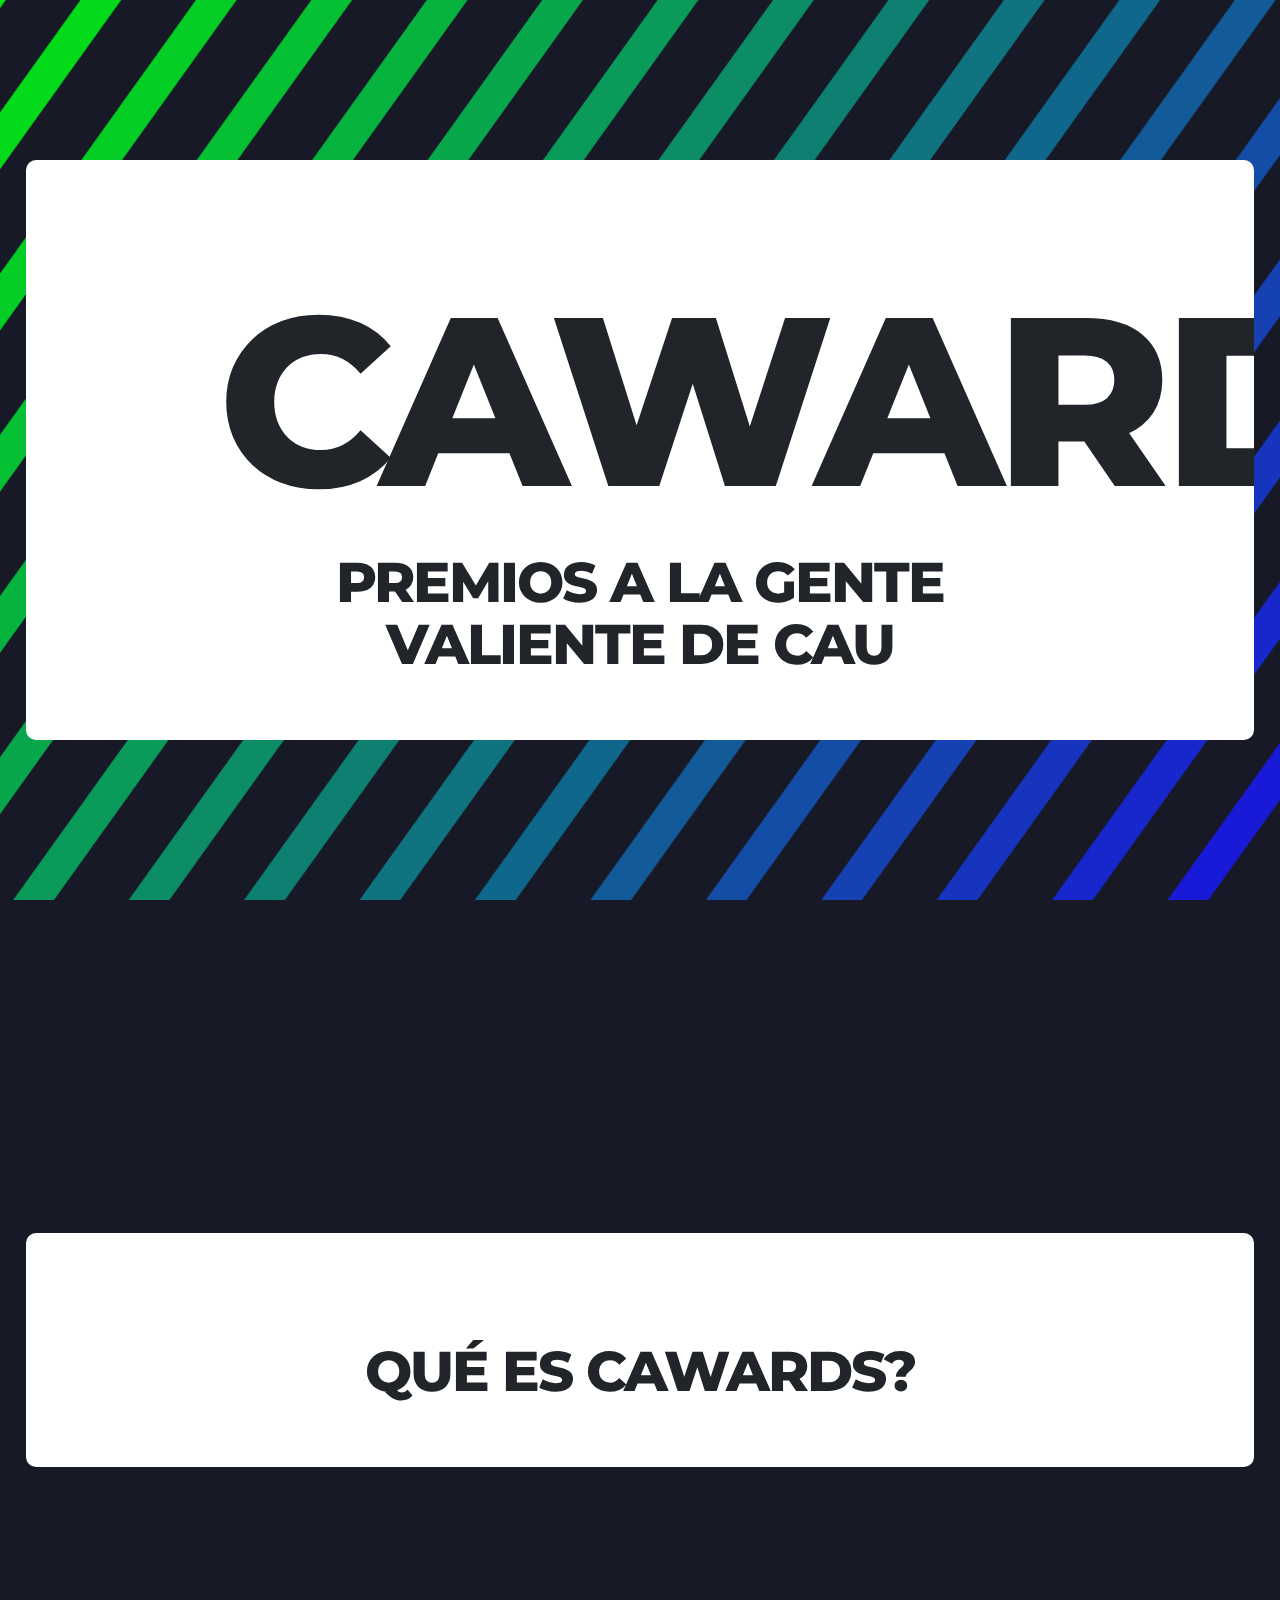
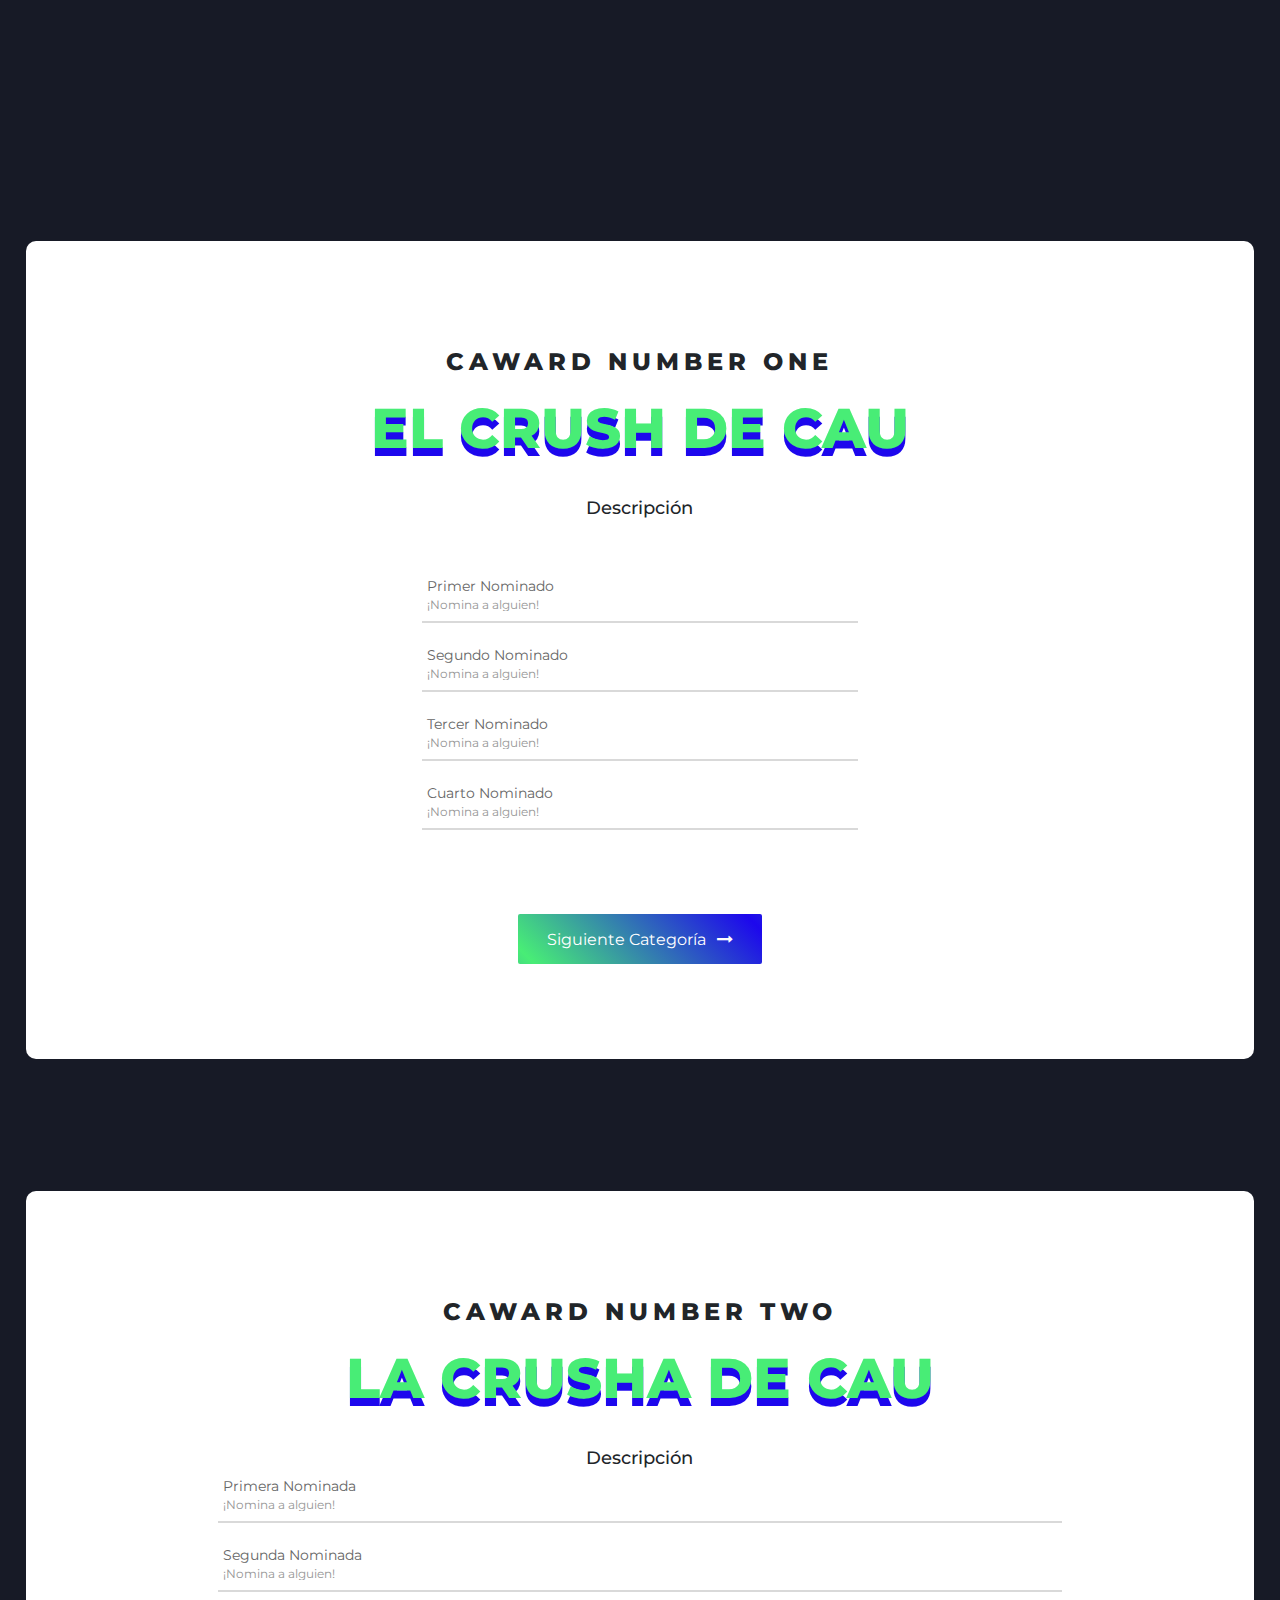
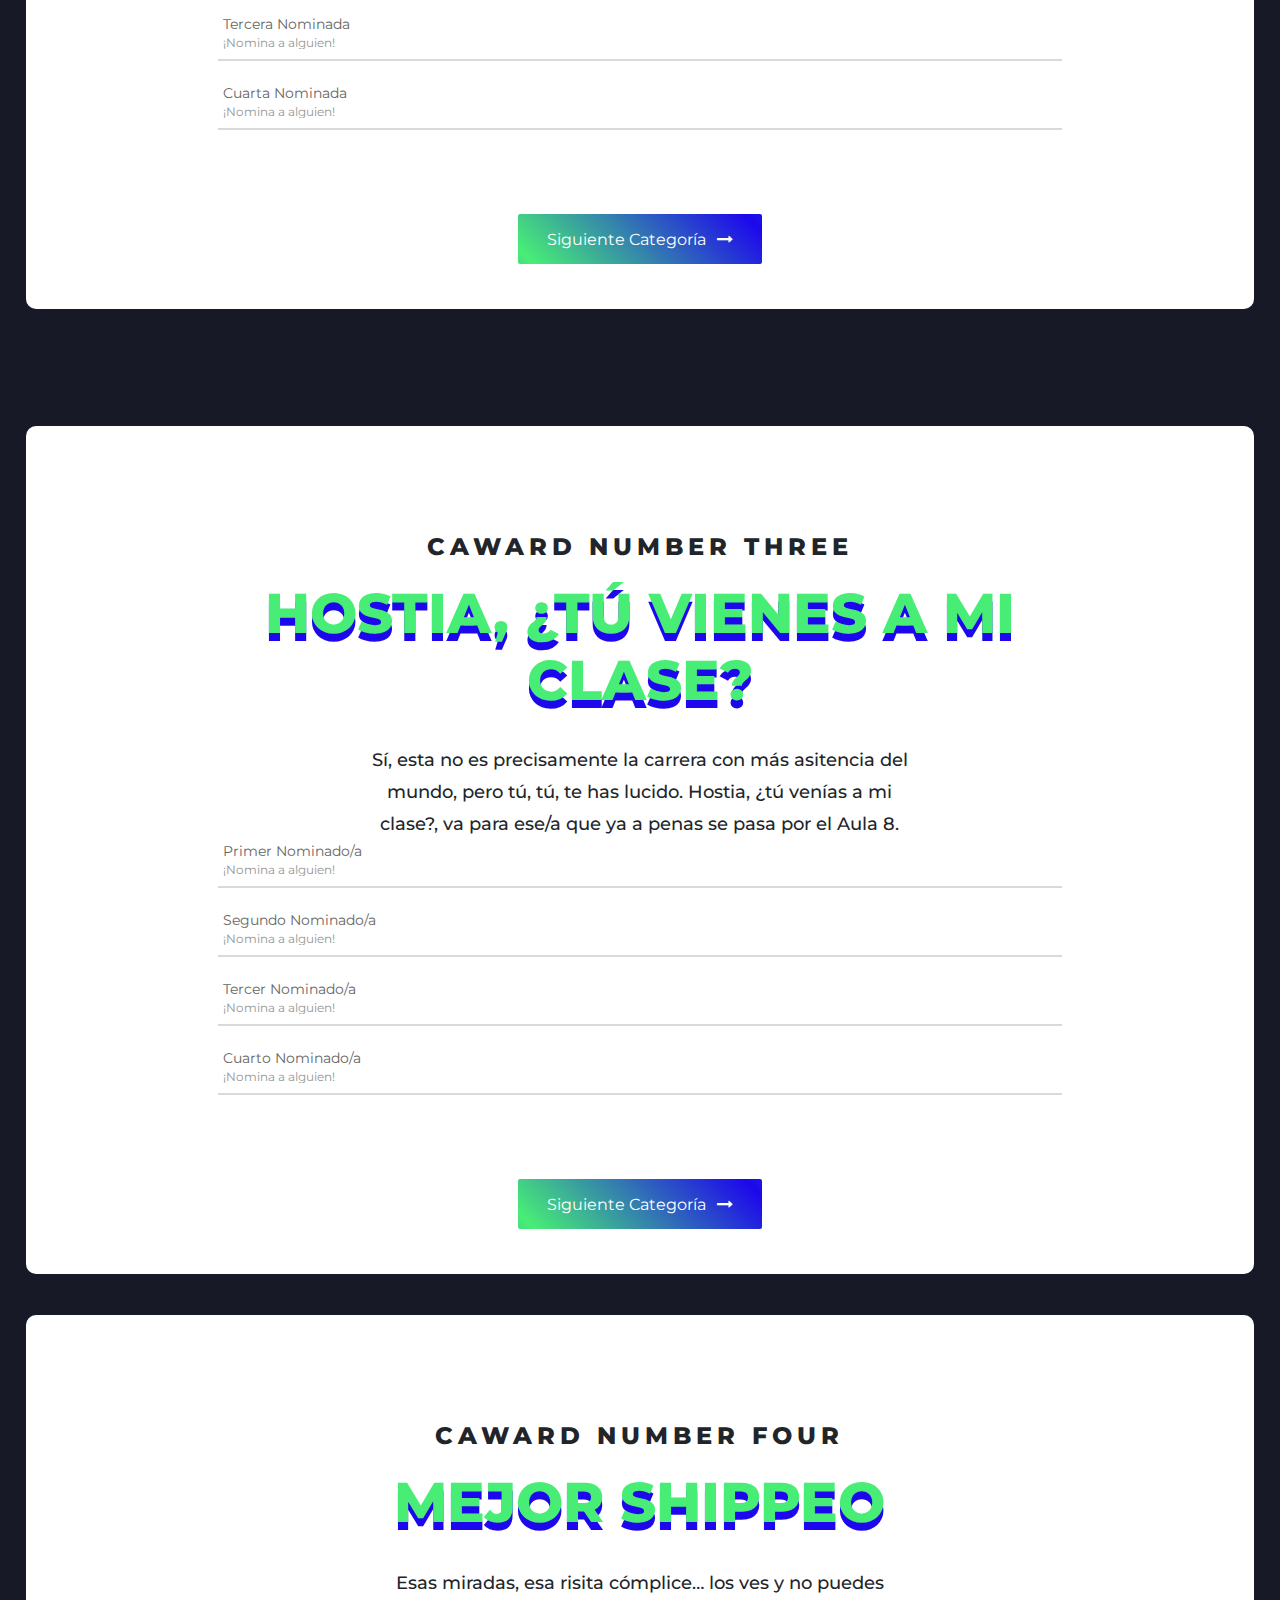
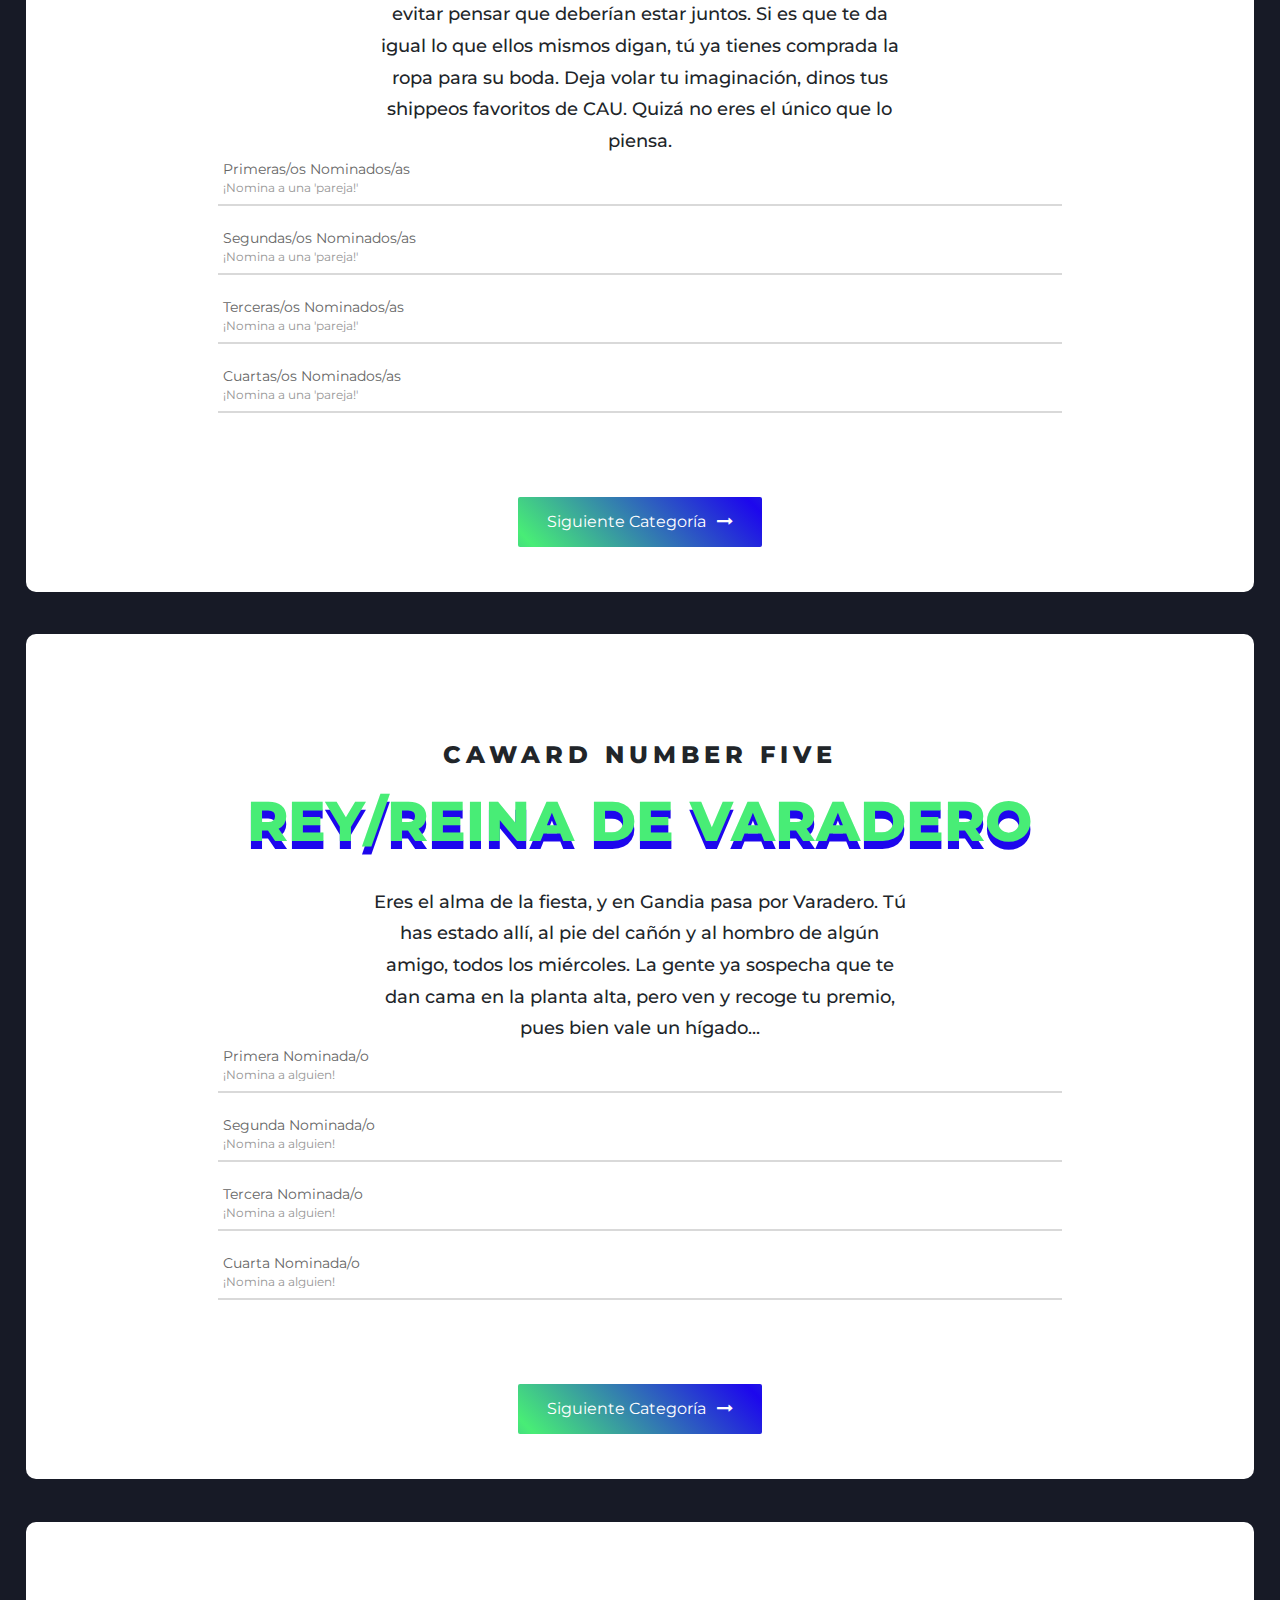
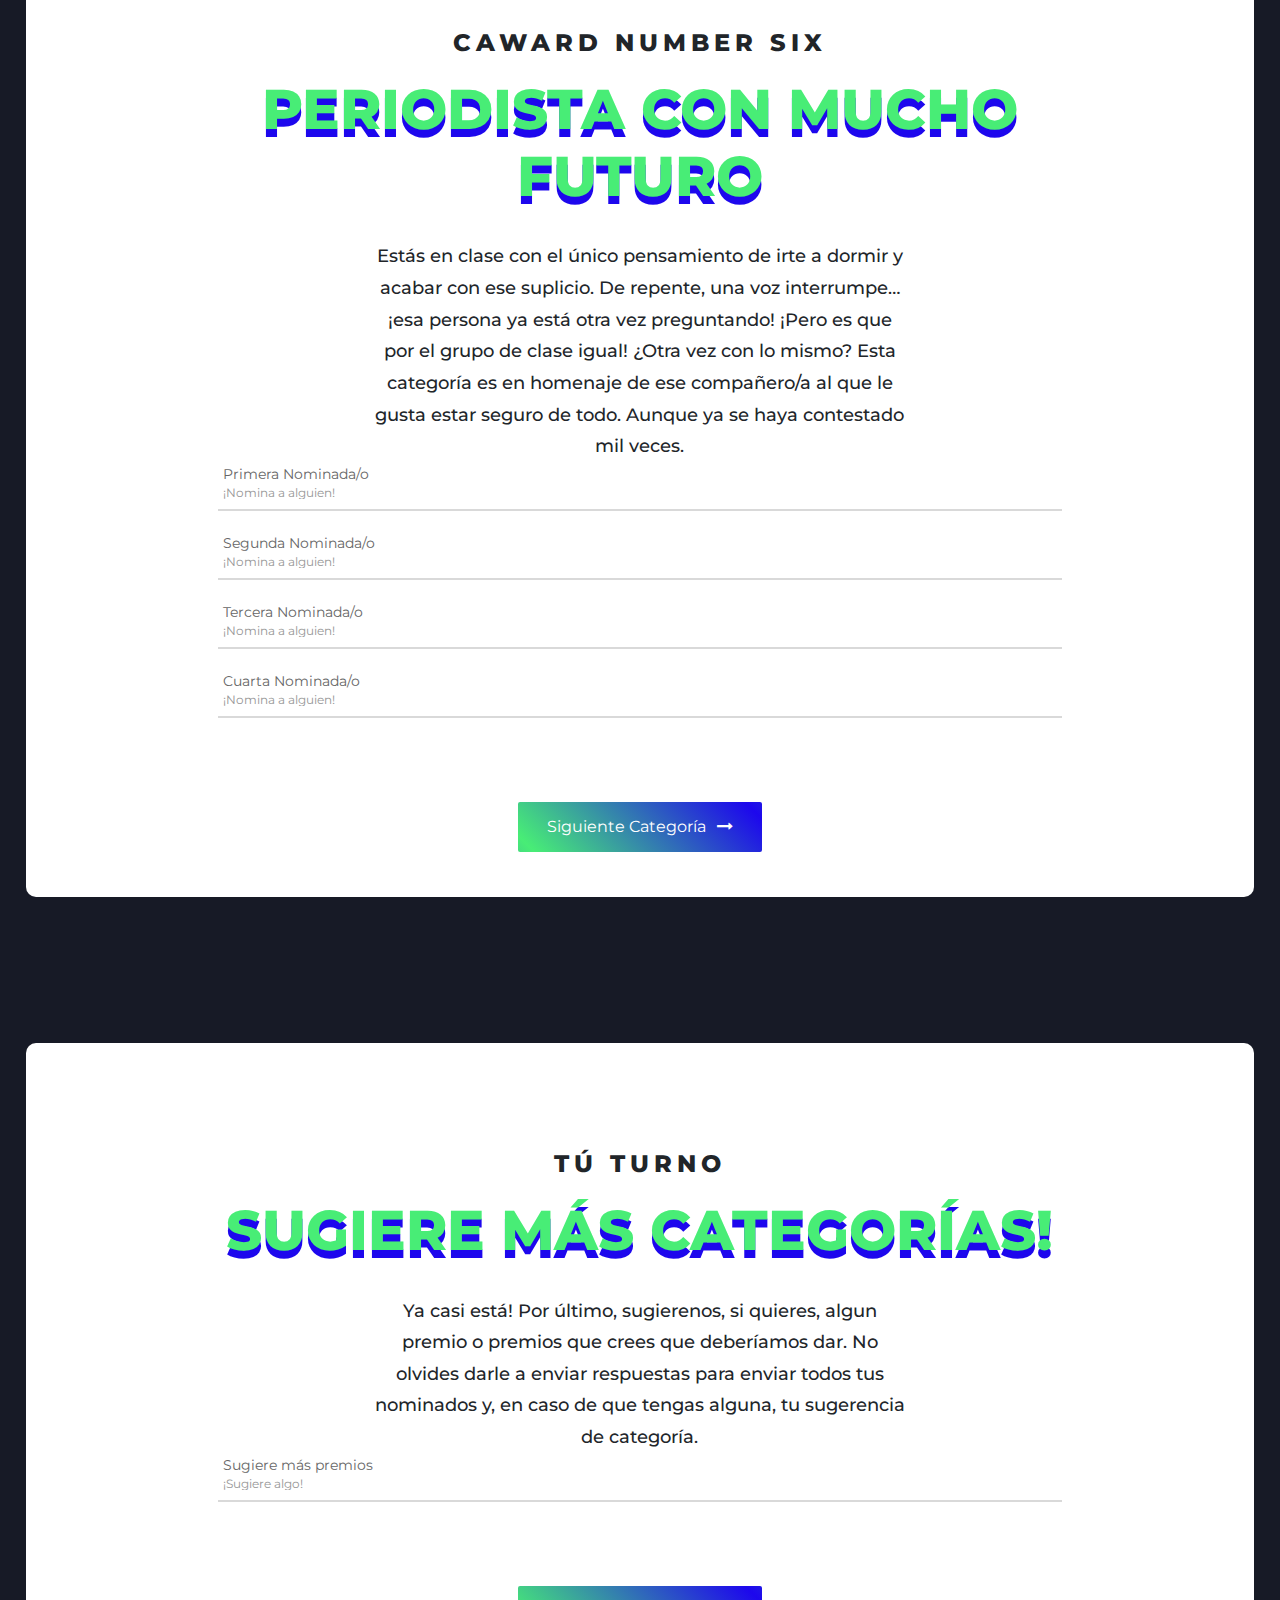
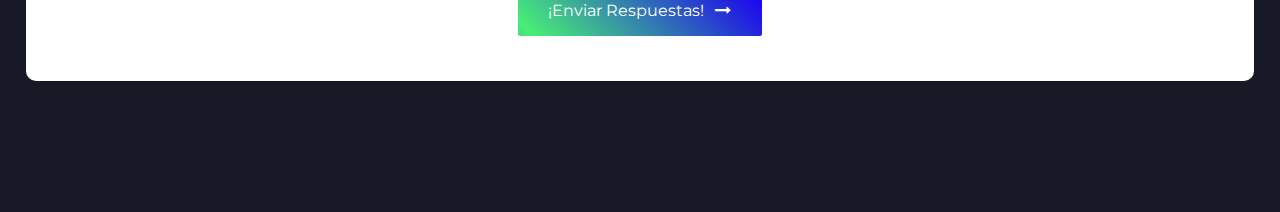
==== commit 0758e906: "Add files via upload" ====
--- a/index.html
+++ b/index.html
@@ -115,13 +115,13 @@
 
 				<div class="wrap-input100 validate-input" data-validate="¡Escribe algo!">
 					<span class="label-input100">Segunda Nominada</span>
-					<input class="input100" type="text" name="entry.891646210" placeholder="¡Nomina a alguien!">
+					<input class="input100" type="text" name="entry.862605567" placeholder="¡Nomina a alguien!">
 					<span class="focus-input100"></span>
 				</div>
 
 				<div class="wrap-input100 validate-input" data-validate="¡Escribe algo!">
 					<span class="label-input100">Tercera Nominada</span>
-					<input class="input100" type="text" name="entry.1479450560" placeholder="¡Nomina a alguien!">
+					<input class="input100" type="text" name="entry.963263788" placeholder="¡Nomina a alguien!">
 					<span class="focus-input100"></span>
 				</div>
 
@@ -159,25 +159,25 @@
 			
 				<div class="wrap-input100 validate-input" data-validate="¡Escribe algo!">
 					<span class="label-input100">Primer Nominado/a</span>
-					<input class="input100" type="text" name="name" placeholder="¡Nomina a alguien!">
+					<input class="input100" type="text" name="entry.605862231" placeholder="¡Nomina a alguien!">
 					<span class="focus-input100"></span>
 				</div>
 
 				<div class="wrap-input100 validate-input" data-validate="¡Escribe algo!">
 					<span class="label-input100">Segundo Nominado/a</span>
-					<input class="input100" type="text" name="name" placeholder="¡Nomina a alguien!">
+					<input class="input100" type="text" name="entry.1583310031" placeholder="¡Nomina a alguien!">
 					<span class="focus-input100"></span>
 				</div>
 
 				<div class="wrap-input100 validate-input" data-validate="¡Escribe algo!">
 					<span class="label-input100">Tercer Nominado/a</span>
-					<input class="input100" type="text" name="name" placeholder="¡Nomina a alguien!">
+					<input class="input100" type="text" name="entry.2138809699" placeholder="¡Nomina a alguien!">
 					<span class="focus-input100"></span>
 				</div>
 
 				<div class="wrap-input100 validate-input" data-validate="¡Escribe algo!">
 					<span class="label-input100">Cuarto Nominado/a</span>
-					<input class="input100" type="text" name="name" placeholder="¡Nomina a alguien!">
+					<input class="input100" type="text" name="entry.582790578" placeholder="¡Nomina a alguien!">
 					<span class="focus-input100"></span>
 				</div>
 
@@ -211,25 +211,25 @@
 			
 				<div class="wrap-input100 validate-input" data-validate="¡Escribe algo!">
 					<span class="label-input100">Primeras/os Nominados/as</span>
-					<input class="input100" type="text" name="name" placeholder="¡Nomina a una 'pareja!'">
-					<span class="focus-input100"></span>
-				</div>
-
-				<div class="wrap-input100 validate-input" data-validate="¡Escribe algo!">
-					<span class="label-input100">Primeras/os Nominados/as</span>
-					<input class="input100" type="text" name="name" placeholder="¡Nomina a una 'pareja!'">
-					<span class="focus-input100"></span>
-				</div>
-
-				<div class="wrap-input100 validate-input" data-validate="¡Escribe algo!">
-					<span class="label-input100">Primeras/os Nominados/as</span>
-					<input class="input100" type="text" name="name" placeholder="¡Nomina a una 'pareja!'">
-					<span class="focus-input100"></span>
-				</div>
-
-				<div class="wrap-input100 validate-input" data-validate="¡Escribe algo!">
-					<span class="label-input100">Primeras/os Nominados/as</span>
-					<input class="input100" type="text" name="name" placeholder="¡Nomina a una 'pareja!'">
+					<input class="input100" type="text" name="entry.692222640" placeholder="¡Nomina a una 'pareja!'">
+					<span class="focus-input100"></span>
+				</div>
+
+				<div class="wrap-input100 validate-input" data-validate="¡Escribe algo!">
+					<span class="label-input100">Segundas/os Nominados/as</span>
+					<input class="input100" type="text" name="entry.891646210" placeholder="¡Nomina a una 'pareja!'">
+					<span class="focus-input100"></span>
+				</div>
+
+				<div class="wrap-input100 validate-input" data-validate="¡Escribe algo!">
+					<span class="label-input100">Terceras/os Nominados/as</span>
+					<input class="input100" type="text" name="entry.1479450560" placeholder="¡Nomina a una 'pareja!'">
+					<span class="focus-input100"></span>
+				</div>
+
+				<div class="wrap-input100 validate-input" data-validate="¡Escribe algo!">
+					<span class="label-input100">Cuartas/os Nominados/as</span>
+					<input class="input100" type="text" name="entry.1624941052" placeholder="¡Nomina a una 'pareja!'">
 					<span class="focus-input100"></span>
 				</div>
 
@@ -262,25 +262,25 @@
 			
 				<div class="wrap-input100 validate-input" data-validate="¡Escribe algo!">
 					<span class="label-input100">Primera Nominada/o</span>
-					<input class="input100" type="text" name="name" placeholder="¡Nomina a alguien!">
+					<input class="input100" type="text" name="entry.2003086199" placeholder="¡Nomina a alguien!">
 					<span class="focus-input100"></span>
 				</div>
 
 				<div class="wrap-input100 validate-input" data-validate="¡Escribe algo!">
 					<span class="label-input100">Segunda Nominada/o</span>
-					<input class="input100" type="text" name="name" placeholder="¡Nomina a alguien!">
+					<input class="input100" type="text" name="entry.1947751848" placeholder="¡Nomina a alguien!">
 					<span class="focus-input100"></span>
 				</div>
 
 				<div class="wrap-input100 validate-input" data-validate="¡Escribe algo!">
 					<span class="label-input100">Tercera Nominada/o</span>
-					<input class="input100" type="text" name="name" placeholder="¡Nomina a alguien!">
+					<input class="input100" type="text" name="entry.191846451" placeholder="¡Nomina a alguien!">
 					<span class="focus-input100"></span>
 				</div>
 
 				<div class="wrap-input100 validate-input" data-validate="¡Escribe algo!">
 					<span class="label-input100">Cuarta Nominada/o</span>
-					<input class="input100" type="text" name="name" placeholder="¡Nomina a alguien!">
+					<input class="input100" type="text" name="entry.808694032" placeholder="¡Nomina a alguien!">
 					<span class="focus-input100"></span>
 				</div>
 
@@ -313,25 +313,25 @@
 			
 				<div class="wrap-input100 validate-input" data-validate="¡Escribe algo!">
 					<span class="label-input100">Primera Nominada/o</span>
-					<input class="input100" type="text" name="name" placeholder="¡Nomina a alguien!">
+					<input class="input100" type="text" name="entry.1280620274" placeholder="¡Nomina a alguien!">
 					<span class="focus-input100"></span>
 				</div>
 
 				<div class="wrap-input100 validate-input" data-validate="¡Escribe algo!">
 					<span class="label-input100">Segunda Nominada/o</span>
-					<input class="input100" type="text" name="name" placeholder="¡Nomina a alguien!">
+					<input class="input100" type="text" name="entry.30345681" placeholder="¡Nomina a alguien!">
 					<span class="focus-input100"></span>
 				</div>
 
 				<div class="wrap-input100 validate-input" data-validate="¡Escribe algo!">
 					<span class="label-input100">Tercera Nominada/o</span>
-					<input class="input100" type="text" name="name" placeholder="¡Nomina a alguien!">
+					<input class="input100" type="text" name="entry.797968389" placeholder="¡Nomina a alguien!">
 					<span class="focus-input100"></span>
 				</div>
 
 				<div class="wrap-input100 validate-input" data-validate="¡Escribe algo!">
 					<span class="label-input100">Cuarta Nominada/o</span>
-					<input class="input100" type="text" name="name" placeholder="¡Nomina a alguien!">
+					<input class="input100" type="text" name="entry.1588483006" placeholder="¡Nomina a alguien!">
 					<span class="focus-input100"></span>
 				</div>
 
@@ -365,7 +365,7 @@
 			
 				<div class="wrap-input100 validate-input" data-validate="¡Escribe algo!">
 					<span class="label-input100">Sugiere más premios</span>
-					<input class="input100" type="text" name="name" placeholder="¡Sugiere algo!">
+					<input class="input100" type="text" name="entry.1096967104" placeholder="¡Sugiere algo!">
 					<span class="focus-input100"></span>
 				</div>
 	
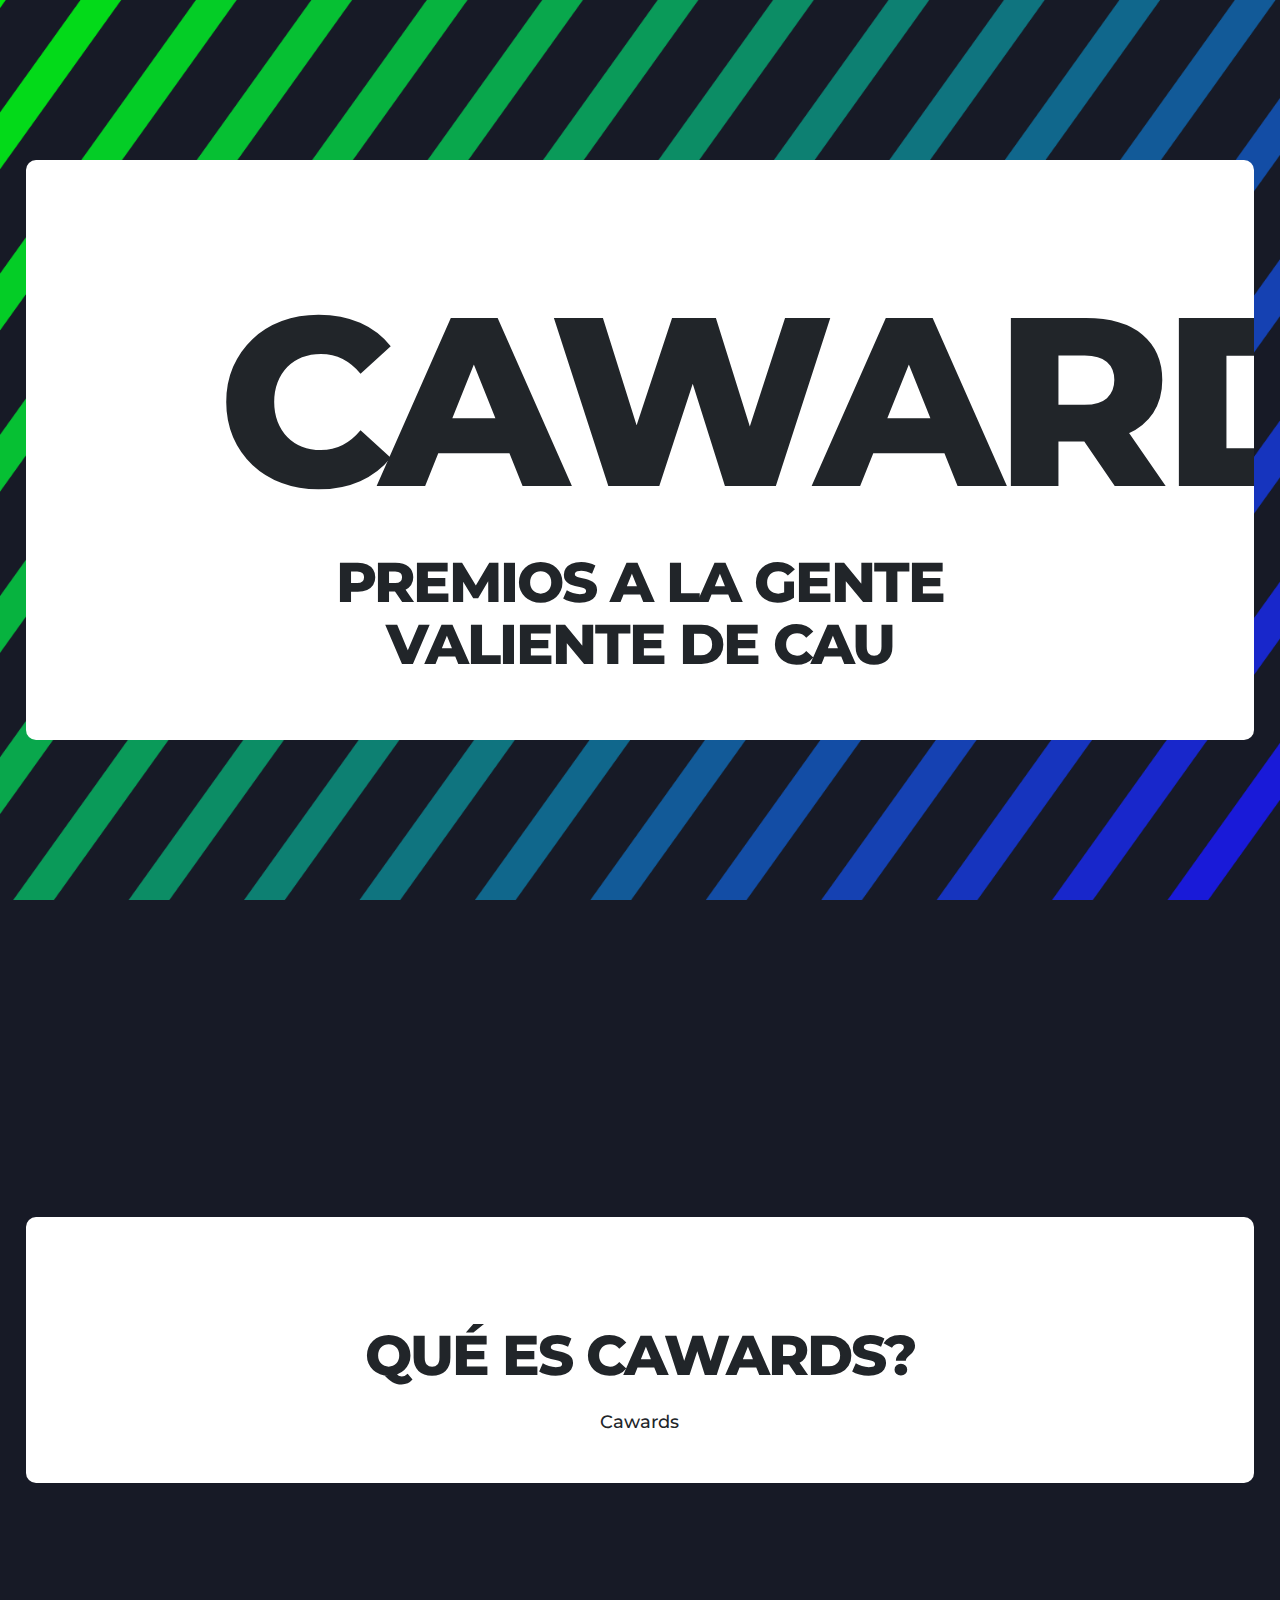
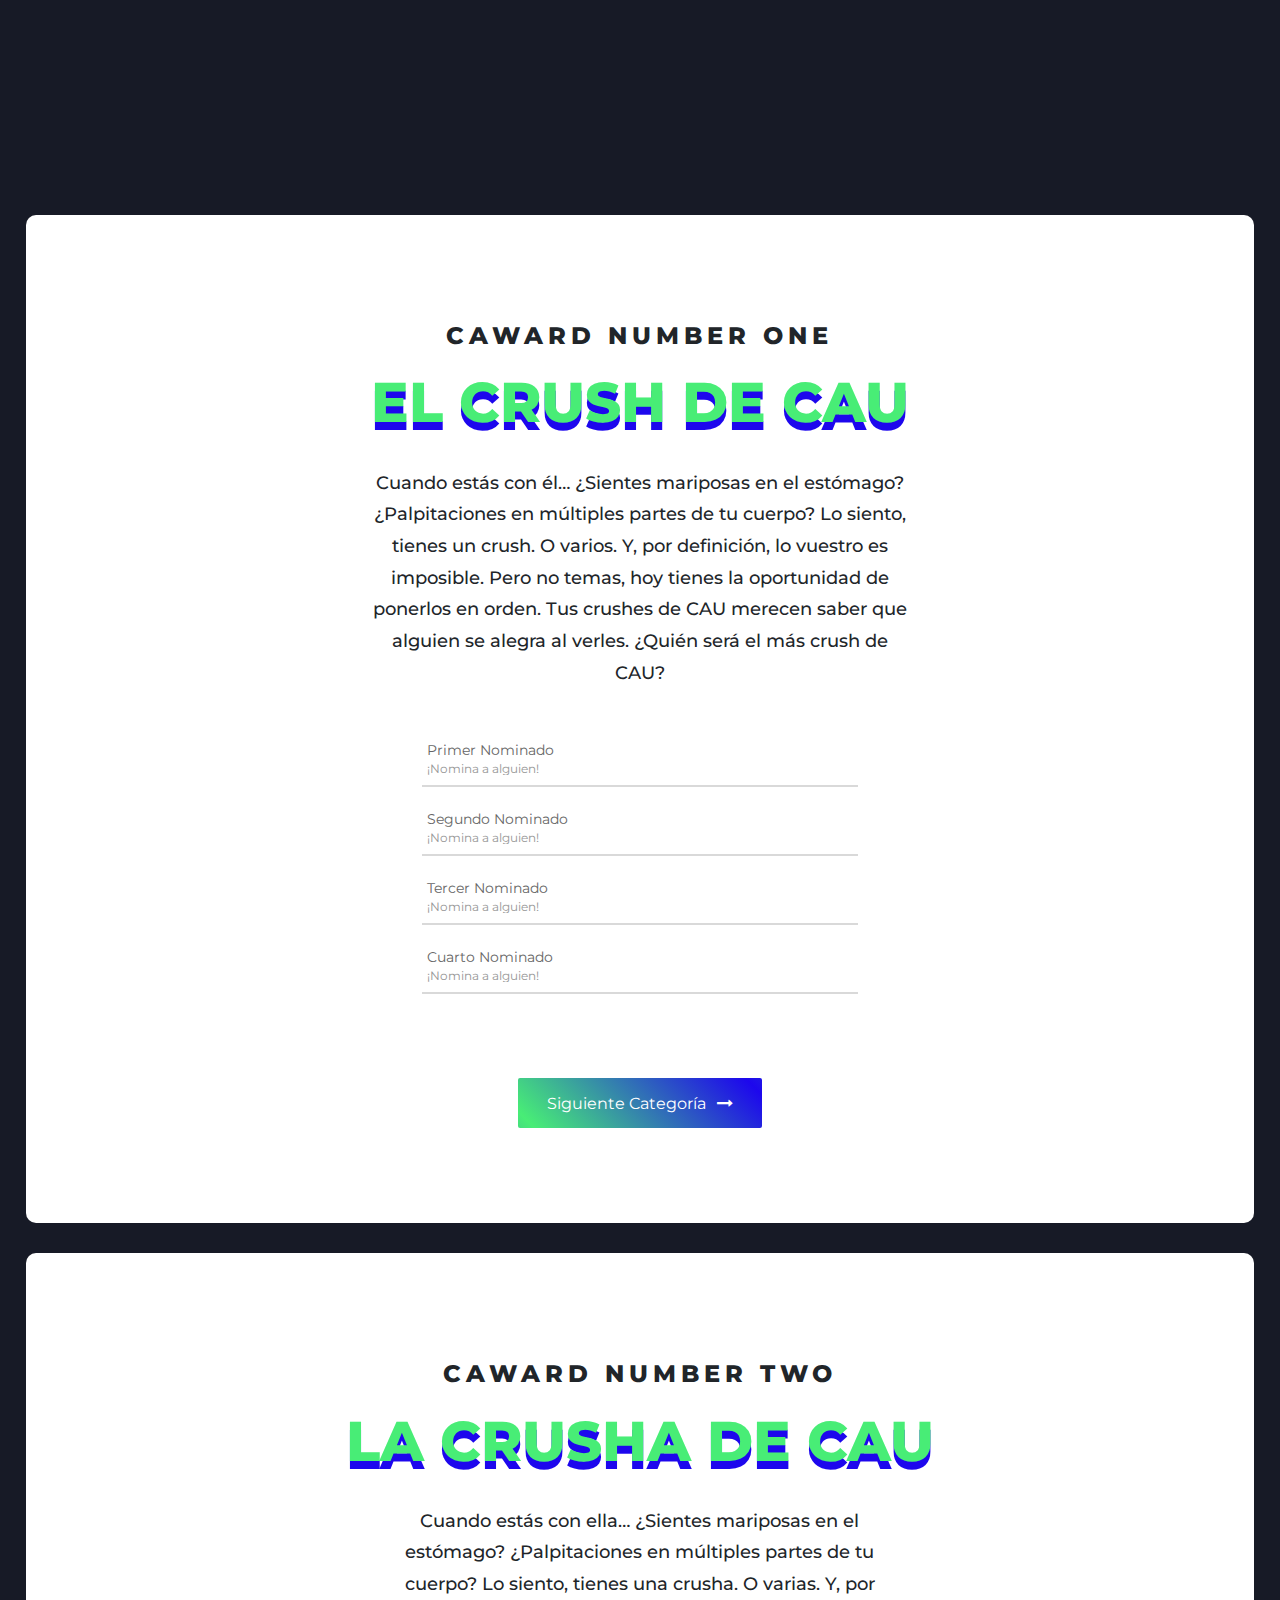
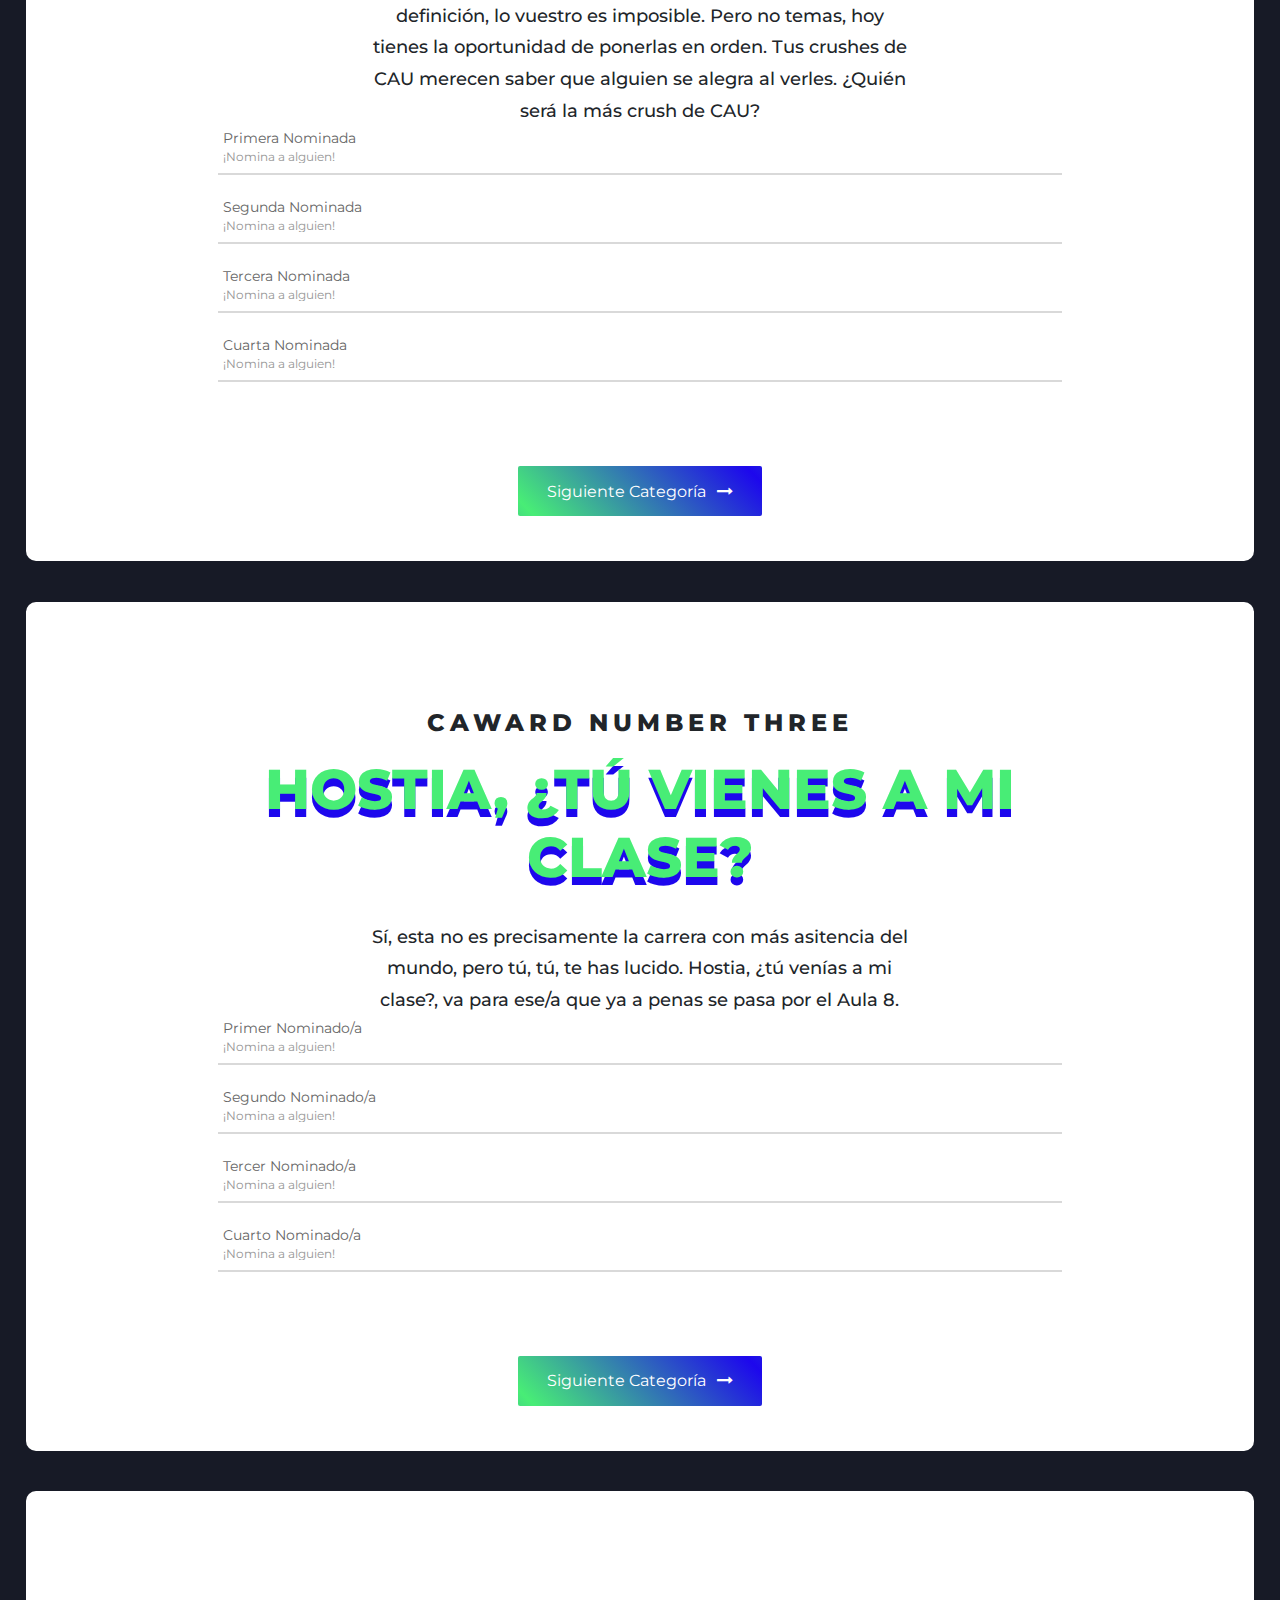
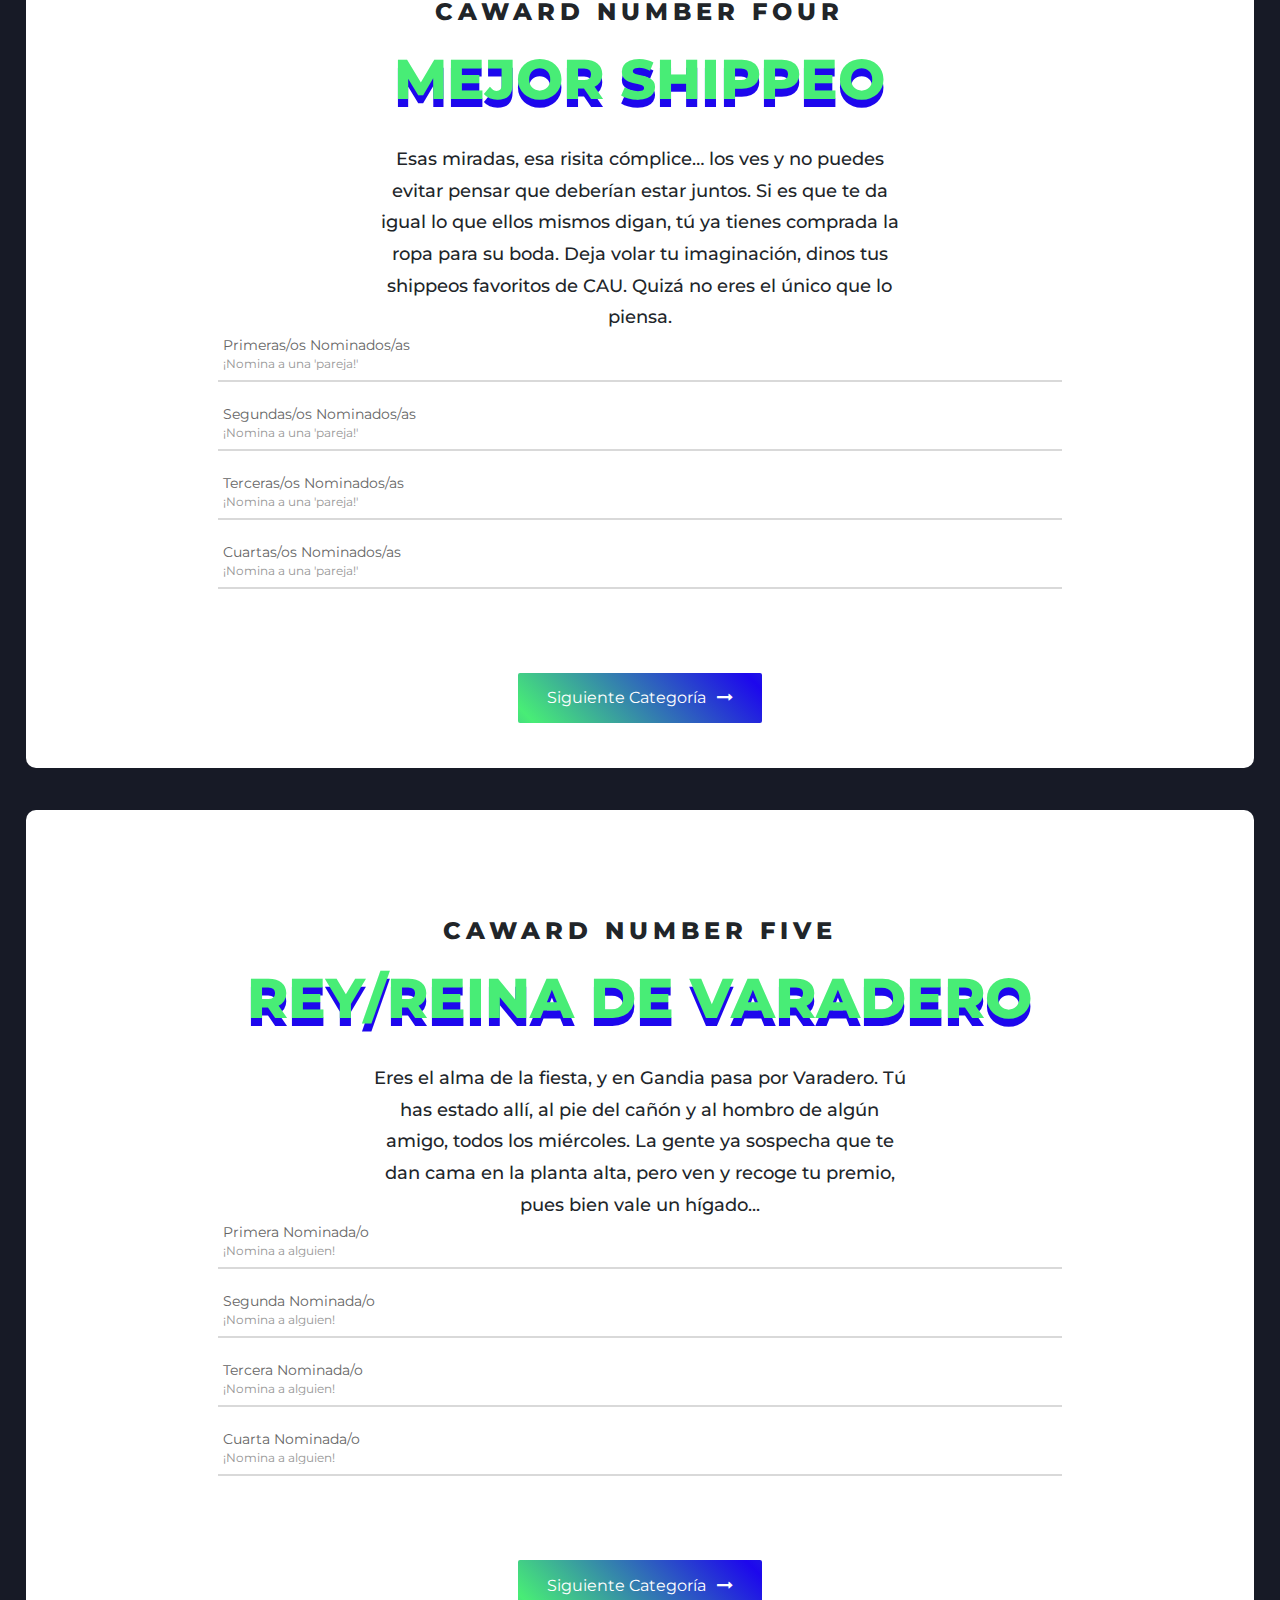
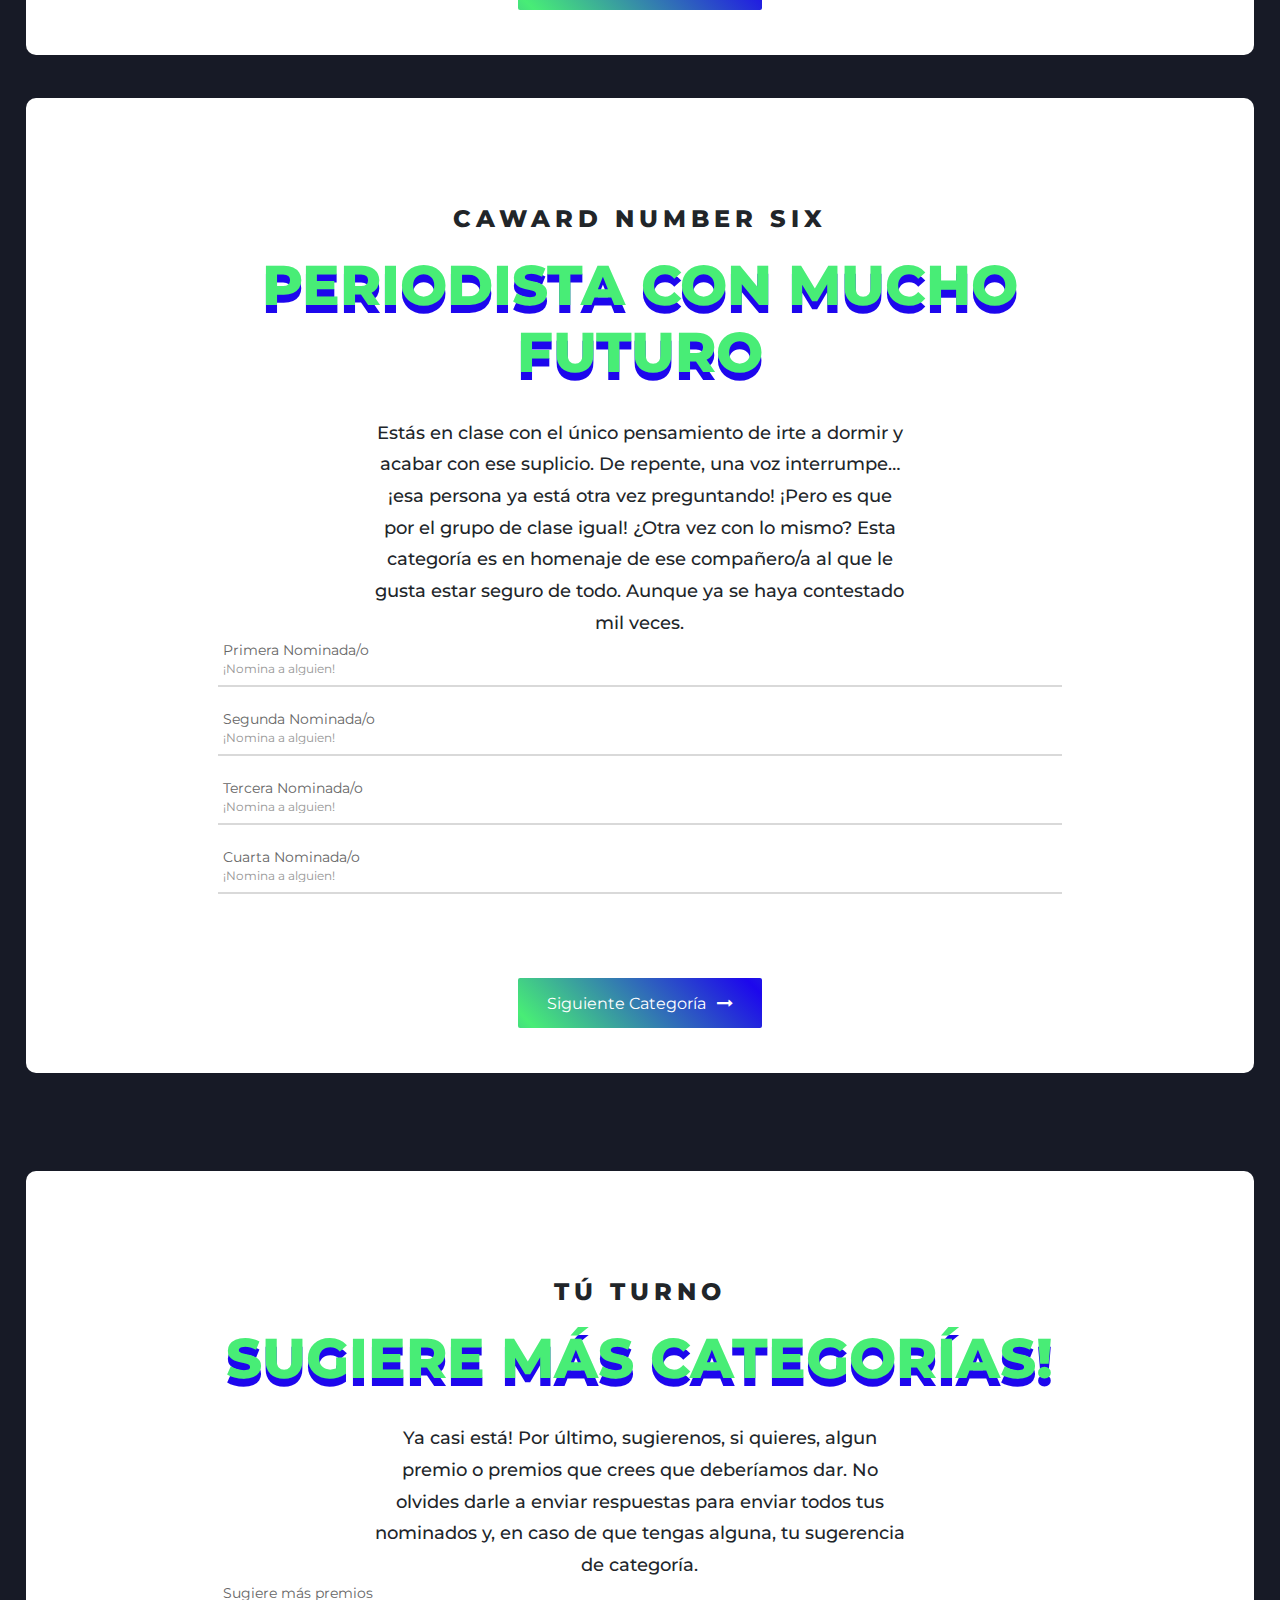
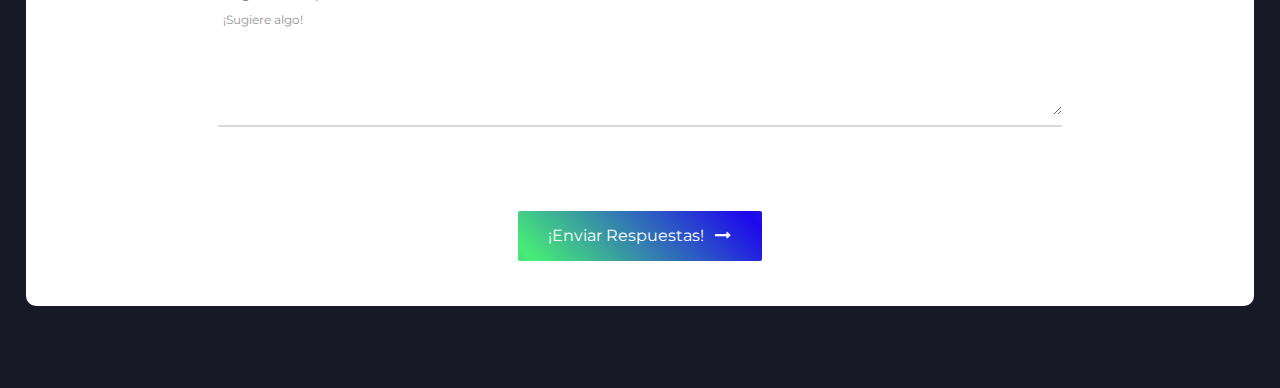
==== commit fc20064e: "Add files via upload" ====
--- a/index.html
+++ b/index.html
@@ -40,6 +40,7 @@
 	<div class="container-contact100">
 		<div class="wrap-contact100 animated bounceInUp">
 			<h2 class="animated bounceInUp">QUÉ ES CAWARDS?</h2>
+			<h4>Cawards</h4>
 			<p></p>
 		</div>
 	</div>
@@ -56,8 +57,10 @@
 				<span class="contact100-form-title">
 					EL CRUSH DE CAU
 				</span>
-			<h4>Descripción</h4>
+			<h4>Cuando estás con él… ¿Sientes mariposas en el estómago? ¿Palpitaciones en múltiples partes de tu cuerpo? Lo siento, tienes un crush. O varios. Y, por definición, lo vuestro es imposible. Pero no temas, hoy tienes la oportunidad de ponerlos en orden. Tus crushes de CAU merecen saber que alguien se alegra al verles. ¿Quién será el más crush de CAU?</h4>
 				<form class="contact100-form validate-form" action="https://docs.google.com/forms/u/6/d/e/1FAIpQLSfUoiGVQcZK9Wg8w_epPerP33zk7xbc3qCMqQCZhSHwOlRlNg/formResponse">
+
+				<div class="form-padding">
 				<div class="wrap-input100 validate-input" data-validate="¡Escribe algo!">
 					<span class="label-input100">Primer Nominado</span>
 					<input class="input100" type="text" name="entry.207831372" placeholder="¡Nomina a alguien!">
@@ -81,7 +84,7 @@
 					<input class="input100" type="text" name="entry.1198290286" placeholder="¡Nomina a alguien!">
 					<span class="focus-input100"></span>
 				</div>
-
+				</div>
 	
 				<div class="container-contact100-form-btn">
 					<div class="wrap-contact100-form-btn">
@@ -105,8 +108,8 @@
 				<span class="contact100-form-title">
 					LA CRUSHA DE CAU
 				</span>
-			<h4>Descripción</h4>
-			
+			<h4>Cuando estás con ella… ¿Sientes mariposas en el estómago? ¿Palpitaciones en múltiples partes de tu cuerpo? Lo siento, tienes una crusha. O varias. Y, por definición, lo vuestro es imposible. Pero no temas, hoy tienes la oportunidad de ponerlas en orden. Tus crushes de CAU merecen saber que alguien se alegra al verles. ¿Quién será la más crush de CAU?</h4>
+				<div class="form-padding">
 				<div class="wrap-input100 validate-input" data-validate="¡Escribe algo!">
 					<span class="label-input100">Primera Nominada</span>
 					<input class="input100" type="text" name="entry.1299818649" placeholder="¡Nomina a alguien!">
@@ -130,7 +133,7 @@
 					<input class="input100" type="text" name="entry.1387484212" placeholder="¡Nomina a alguien!">
 					<span class="focus-input100"></span>
 				</div>
-
+				</div>
 	
 				<div class="container-contact100-form-btn">
 					<div class="wrap-contact100-form-btn">
@@ -156,7 +159,8 @@
 					HOSTIA, ¿TÚ VIENES A MI CLASE?
 				</span>
 			<h4>Sí, esta no es precisamente la carrera con más asitencia del mundo, pero tú, tú, te has lucido. Hostia, ¿tú venías a mi clase?, va para ese/a que ya a penas se pasa por el Aula 8.</h4>
-			
+				
+				<div class="form-padding">
 				<div class="wrap-input100 validate-input" data-validate="¡Escribe algo!">
 					<span class="label-input100">Primer Nominado/a</span>
 					<input class="input100" type="text" name="entry.605862231" placeholder="¡Nomina a alguien!">
@@ -180,7 +184,7 @@
 					<input class="input100" type="text" name="entry.582790578" placeholder="¡Nomina a alguien!">
 					<span class="focus-input100"></span>
 				</div>
-
+				</div>
 	
 				<div class="container-contact100-form-btn">
 					<div class="wrap-contact100-form-btn">
@@ -208,7 +212,7 @@
 				</span>
 			<h4>Esas miradas, esa risita cómplice… los ves y no puedes evitar pensar que deberían estar juntos. Si es que te da igual lo que ellos mismos digan, tú ya tienes comprada la ropa para su boda. Deja volar tu imaginación, dinos tus shippeos favoritos de CAU. Quizá no eres el único que lo piensa.
 			</h4>
-			
+				<div class="form-padding">
 				<div class="wrap-input100 validate-input" data-validate="¡Escribe algo!">
 					<span class="label-input100">Primeras/os Nominados/as</span>
 					<input class="input100" type="text" name="entry.692222640" placeholder="¡Nomina a una 'pareja!'">
@@ -232,7 +236,7 @@
 					<input class="input100" type="text" name="entry.1624941052" placeholder="¡Nomina a una 'pareja!'">
 					<span class="focus-input100"></span>
 				</div>
-
+				</div>
 	
 				<div class="container-contact100-form-btn">
 					<div class="wrap-contact100-form-btn">
@@ -259,7 +263,7 @@
 				</span>
 			<h4>Eres el alma de la fiesta, y en Gandia pasa por Varadero. Tú has estado allí, al pie del cañón y al hombro de algún amigo, todos los miércoles. La gente ya sospecha que te dan cama en la planta alta, pero ven y recoge tu premio, pues bien vale un hígado...
 			</h4>
-			
+				<div class="form-padding">
 				<div class="wrap-input100 validate-input" data-validate="¡Escribe algo!">
 					<span class="label-input100">Primera Nominada/o</span>
 					<input class="input100" type="text" name="entry.2003086199" placeholder="¡Nomina a alguien!">
@@ -283,7 +287,7 @@
 					<input class="input100" type="text" name="entry.808694032" placeholder="¡Nomina a alguien!">
 					<span class="focus-input100"></span>
 				</div>
-
+				</div>
 	
 				<div class="container-contact100-form-btn">
 					<div class="wrap-contact100-form-btn">
@@ -311,6 +315,7 @@
 			<h4>Estás en clase con el único pensamiento de irte a dormir y acabar con ese suplicio. De repente, una voz interrumpe… ¡esa persona ya está otra vez preguntando! ¡Pero es que por el grupo de clase igual! ¿Otra vez con lo mismo? Esta categoría es en homenaje de ese compañero/a al que le gusta estar seguro de todo. Aunque ya se haya contestado mil veces.
 			</h4>
 			
+			<div class="form-padding">
 				<div class="wrap-input100 validate-input" data-validate="¡Escribe algo!">
 					<span class="label-input100">Primera Nominada/o</span>
 					<input class="input100" type="text" name="entry.1280620274" placeholder="¡Nomina a alguien!">
@@ -334,7 +339,7 @@
 					<input class="input100" type="text" name="entry.1588483006" placeholder="¡Nomina a alguien!">
 					<span class="focus-input100"></span>
 				</div>
-
+			</div>
 	
 				<div class="container-contact100-form-btn">
 					<div class="wrap-contact100-form-btn">
@@ -362,13 +367,13 @@
 				</span>
 			<h4>Ya casi está! Por último, sugierenos, si quieres, algun premio o premios que crees que deberíamos dar. No olvides darle a enviar respuestas para enviar todos tus nominados y, en caso de que tengas alguna, tu sugerencia de categoría.
 			</h4>
-			
+				<div class="form-padding">
 				<div class="wrap-input100 validate-input" data-validate="¡Escribe algo!">
 					<span class="label-input100">Sugiere más premios</span>
-					<input class="input100" type="text" name="entry.1096967104" placeholder="¡Sugiere algo!">
-					<span class="focus-input100"></span>
-				</div>
-	
+					<textarea class="input100" type="text" name="entry.1096967104" placeholder="¡Sugiere algo!"></textarea>
+					<span class="focus-input100"></span>
+				</div>
+				</div>
 				<div class="container-contact100-form-btn">
 					<div class="wrap-contact100-form-btn">
 						<div class="contact100-form-bgbtn"></div>
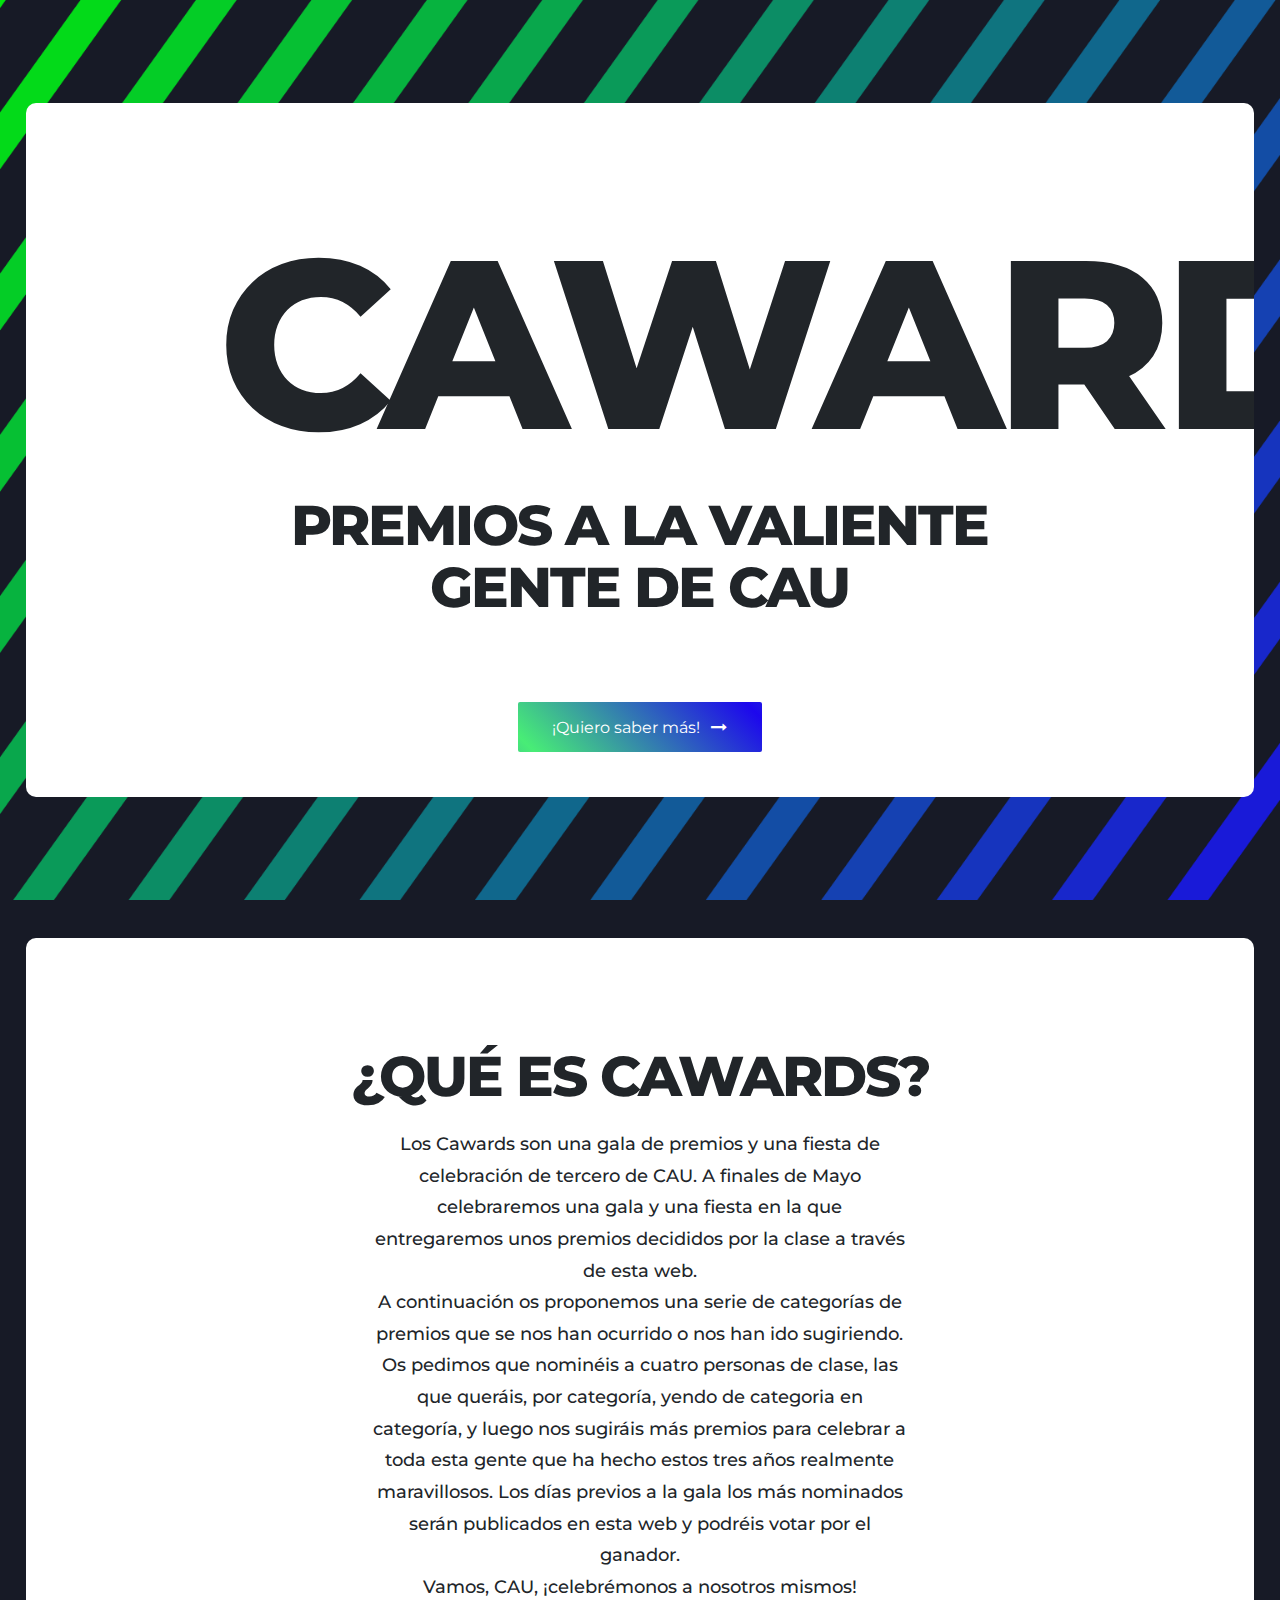
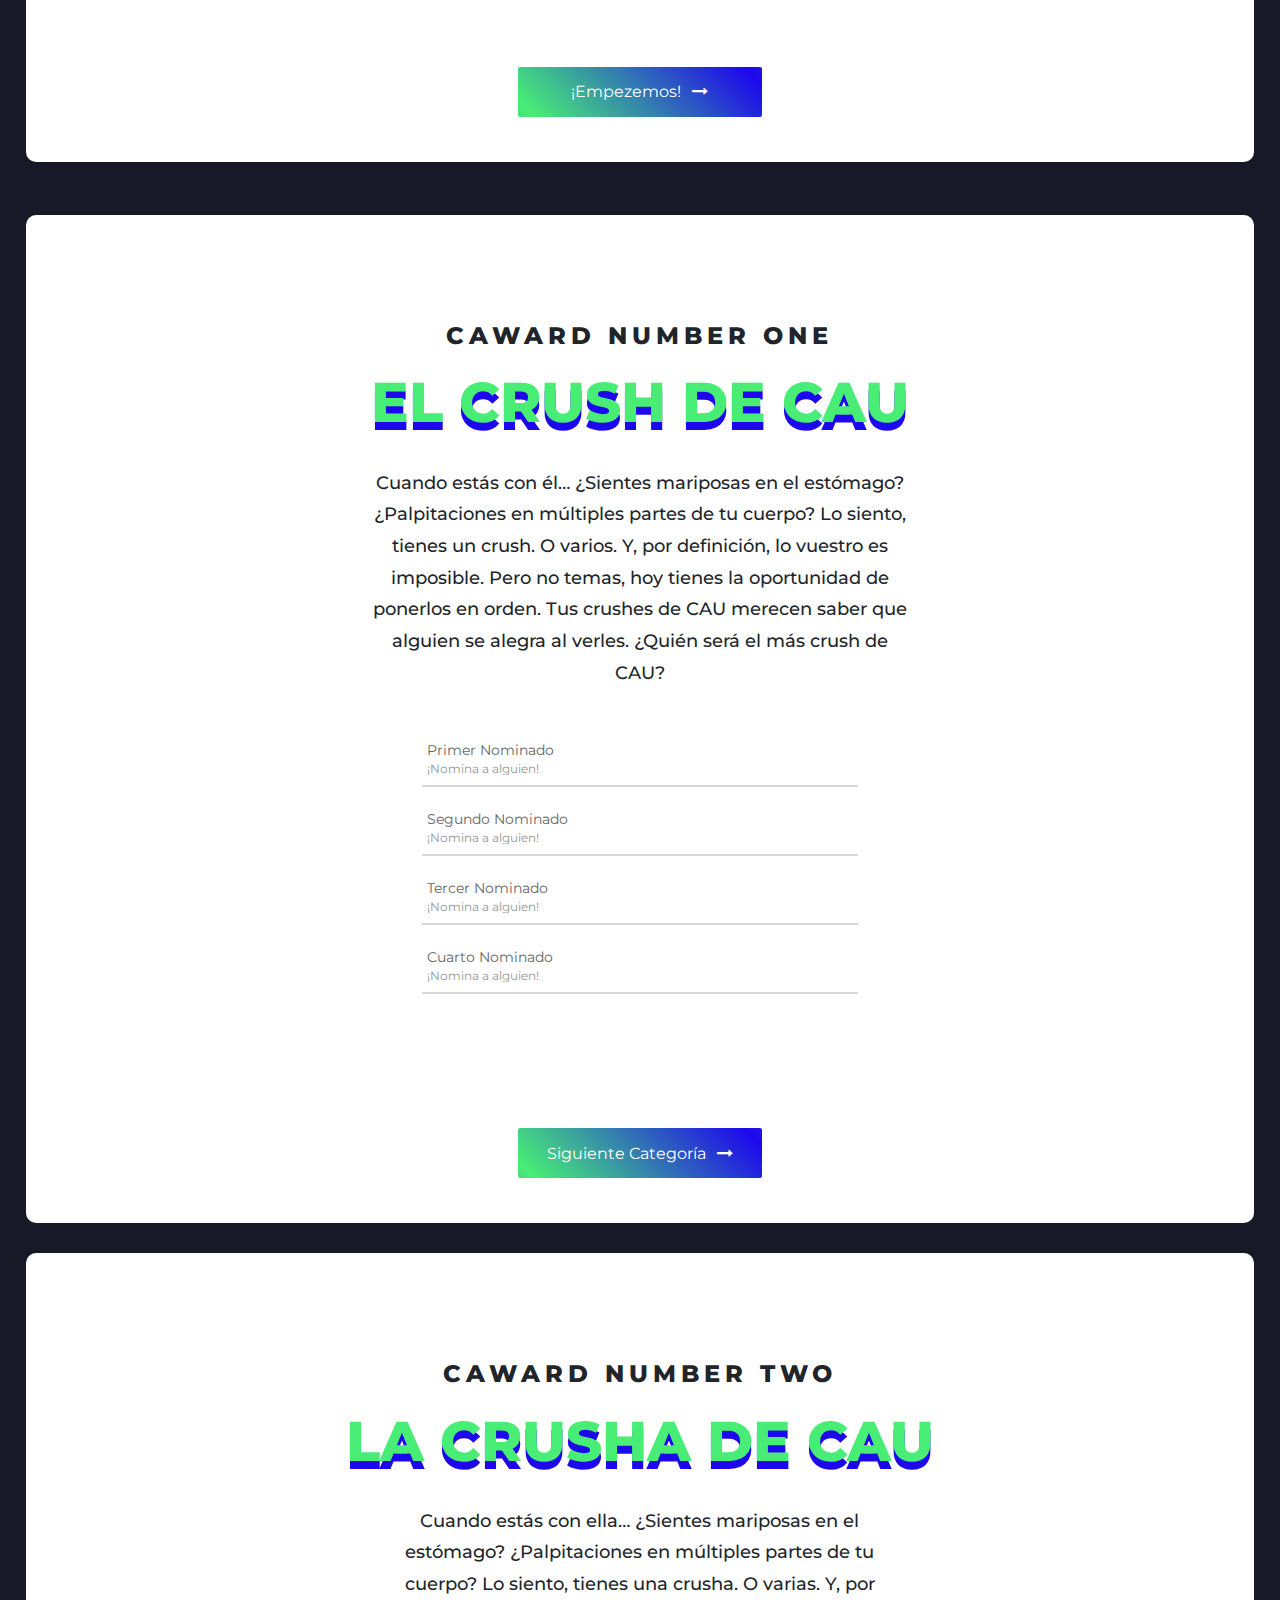
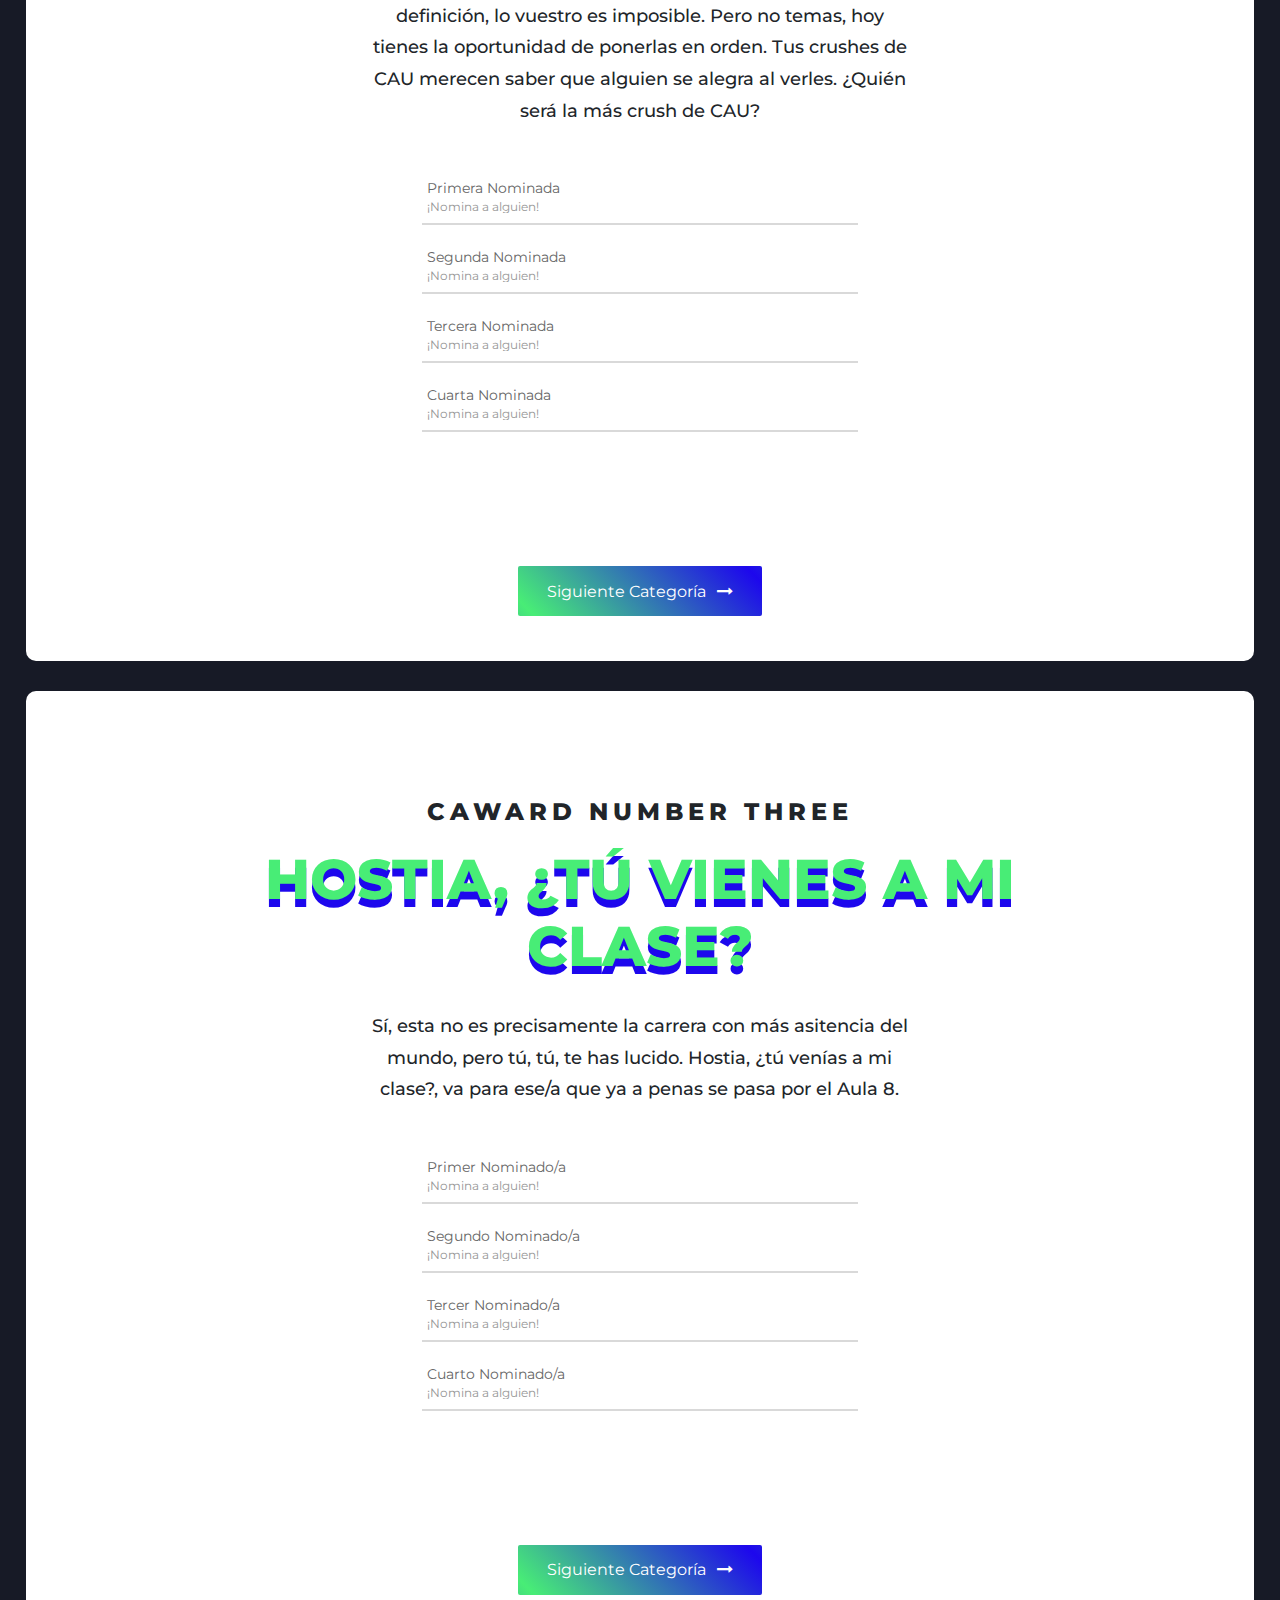
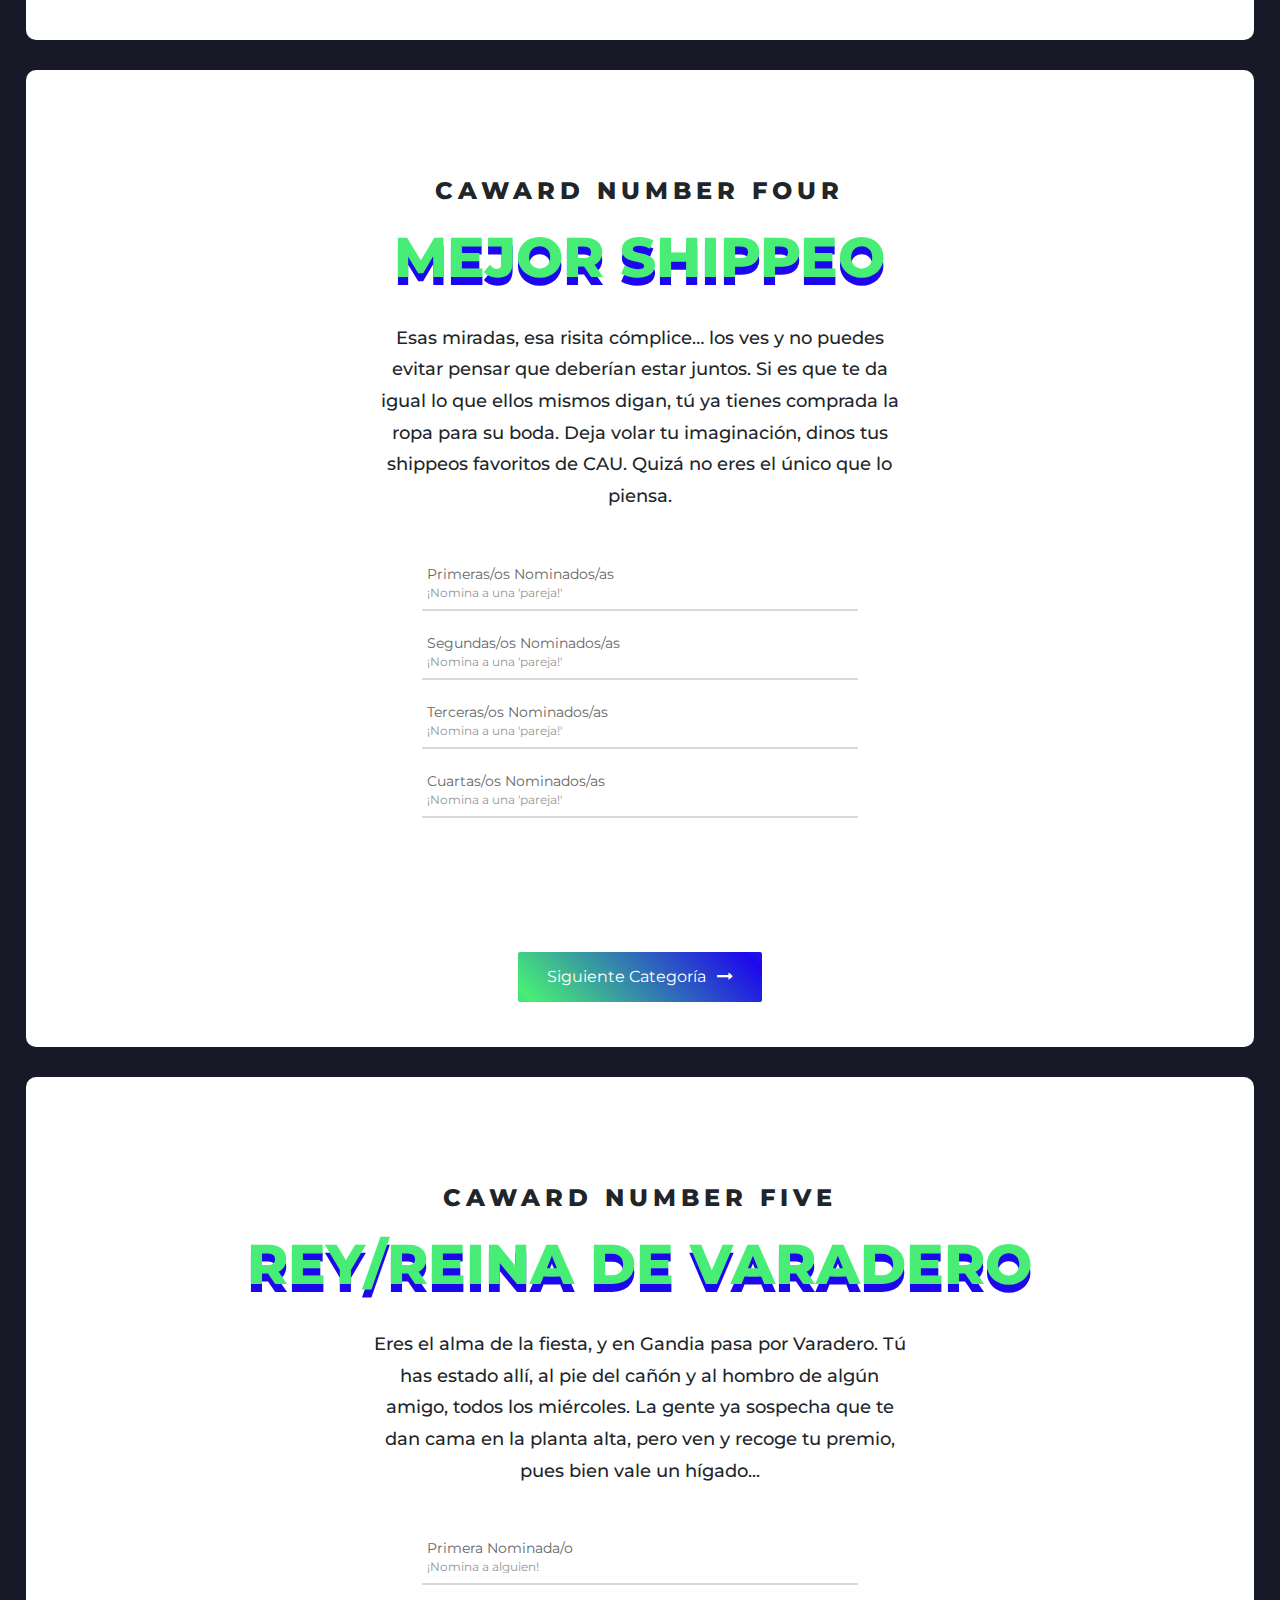
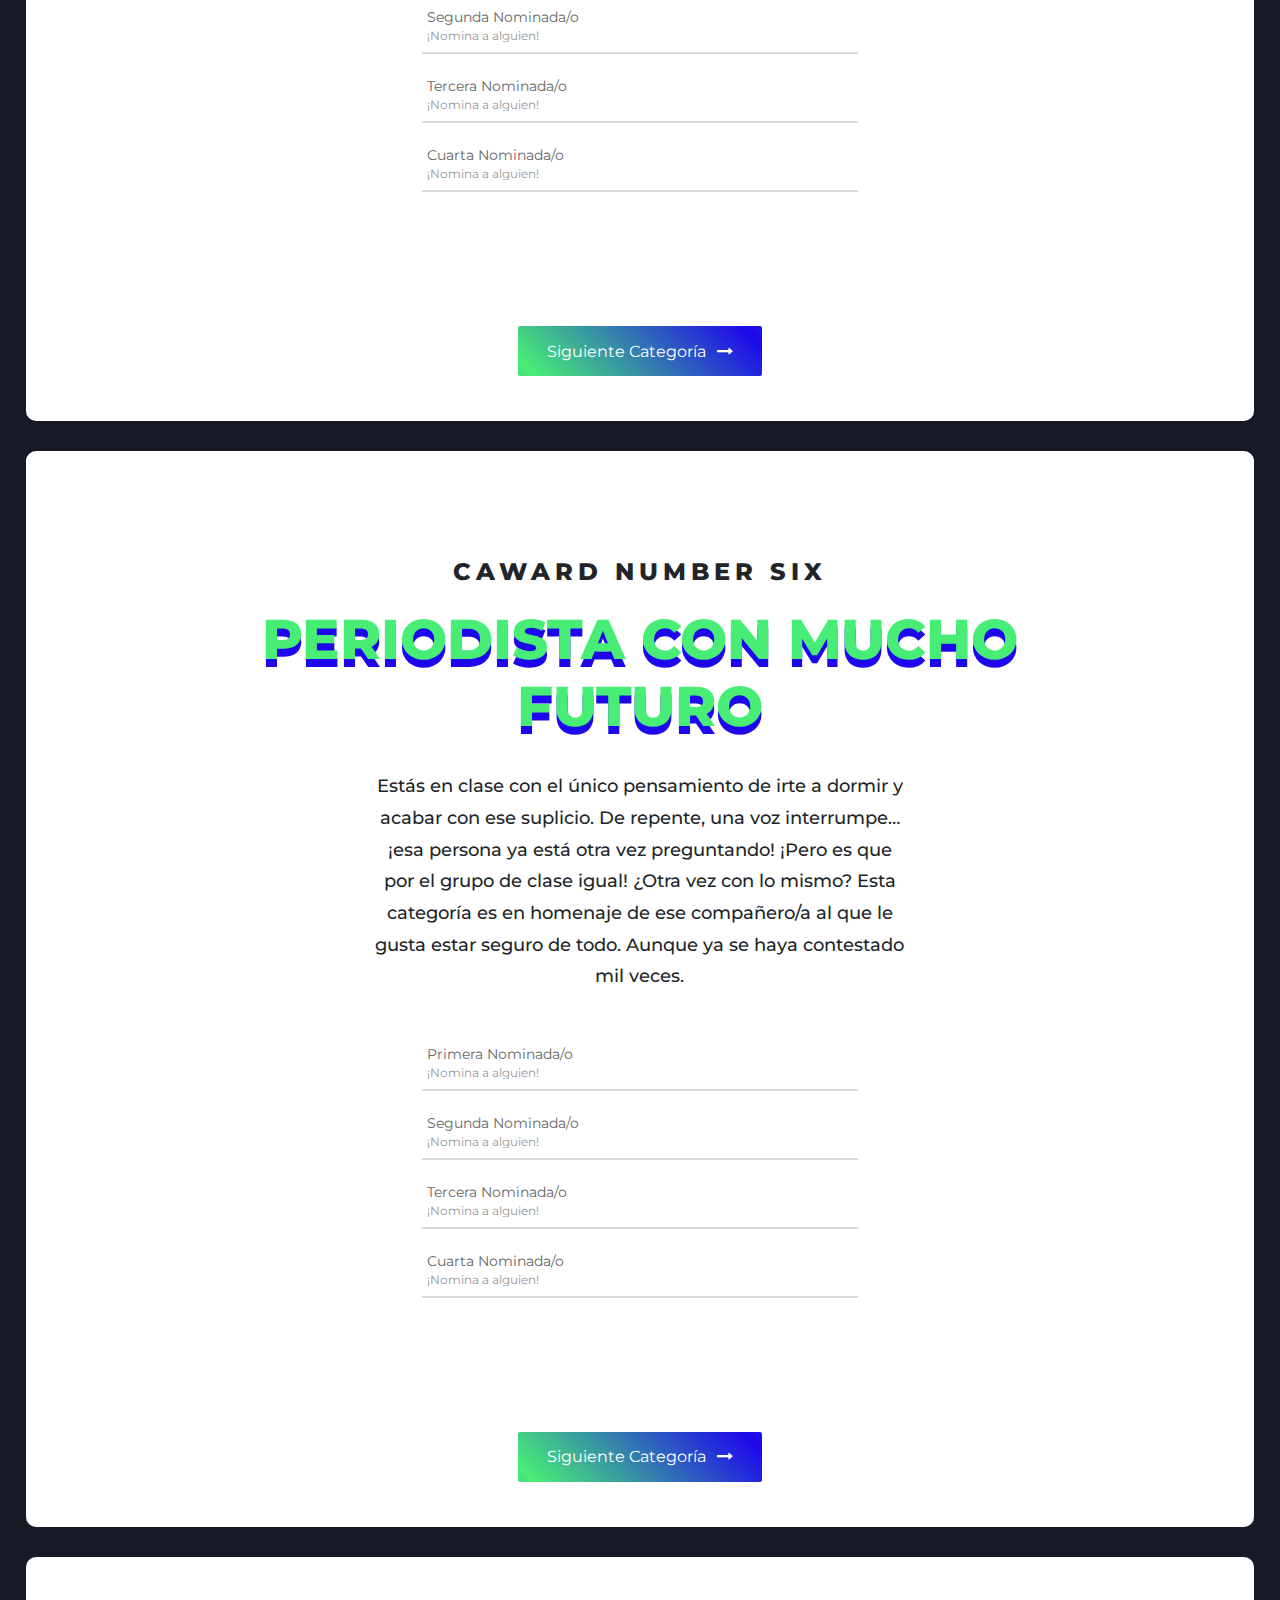
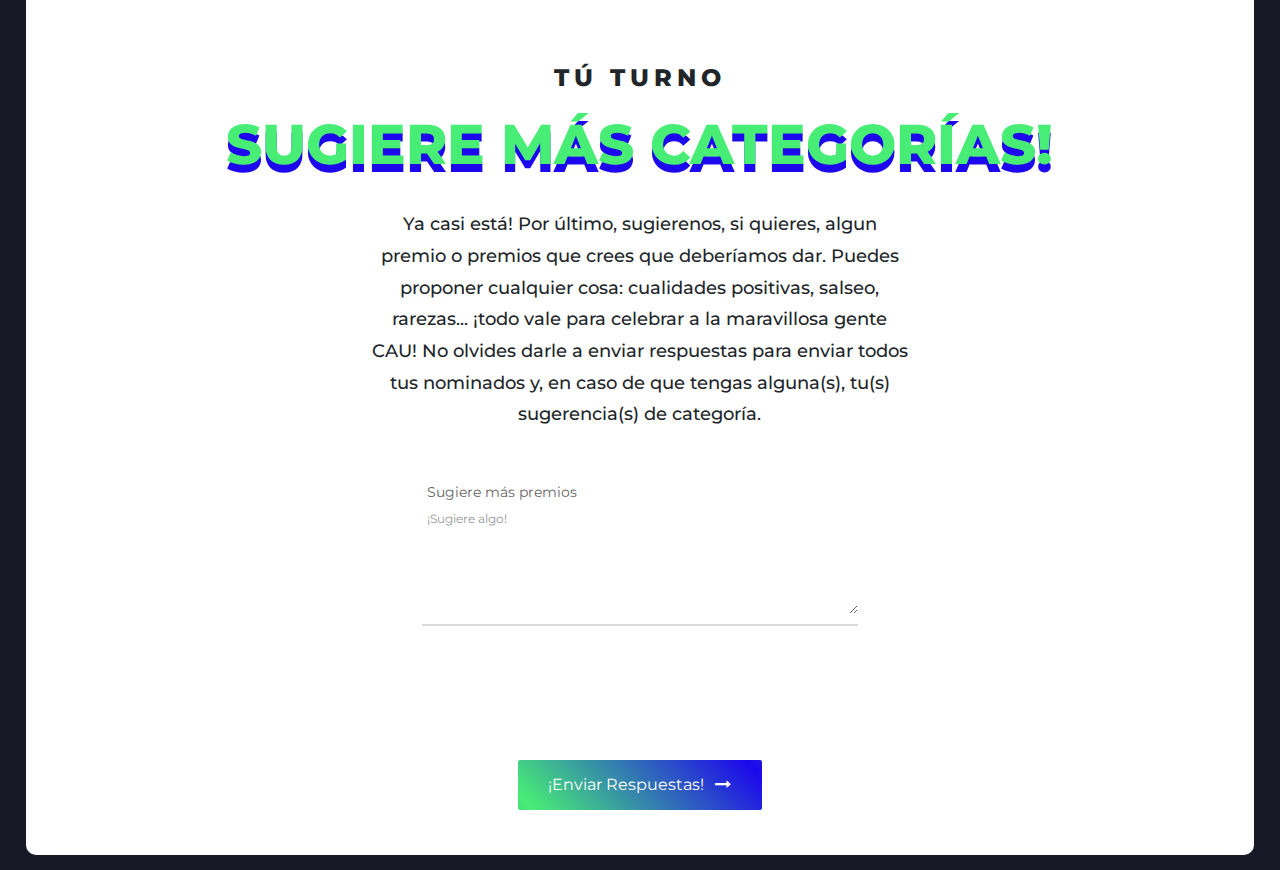
==== commit 77538afa: "Add files via upload" ====
--- a/index.html
+++ b/index.html
@@ -30,18 +30,45 @@
 
 <!--FRONTPAGE-->
 	<div class="container-contact100">
-		<div class="wrap-contact100 animated bounceInUp">
-			<h1 class="animated bounceInUp">CAWARDS</h1>
-			<h2 class="animated bounceInUp">PREMIOS A LA GENTE VALIENTE DE CAU</h2>
+		<div class="wrap-contact100" id="main">
+			<h1 class="animated bounceInUp">CAWARDS</h2>
+			<h2 class="animated bounceInUp">PREMIOS A LA VALIENTE GENTE DE CAU</h2>
+				<div class="container-contact100-form-btn">
+					<div class="wrap-contact100-form-btn">
+						<div class="contact100-form-bgbtn"></div>
+						<a href="#intro" class="contact100-form-btn">
+							<span>
+								¡Quiero saber más!
+								<i class="fa fa-long-arrow-right m-l-7" aria-hidden="true"></i>
+							</span>
+						</a>
+					</div>
+				</div>
 		</div>
 	</div>
 
 <!--QUÉ ES-->
-	<div class="container-contact100">
-		<div class="wrap-contact100 animated bounceInUp">
-			<h2 class="animated bounceInUp">QUÉ ES CAWARDS?</h2>
-			<h4>Cawards</h4>
-			<p></p>
+	<div class="container-contact100" id="intro">
+		<div class="wrap-contact100" id="description">
+			<h2 class="animated bounceInUp">¿QUÉ ES CAWARDS?</h2>
+			<h4>Los Cawards son una gala de premios y una fiesta de celebración de tercero de CAU. A finales de Mayo celebraremos una gala y una fiesta en la que entregaremos unos premios decididos por la clase a través de esta web. </h4>
+
+			<h4> A continuación os proponemos una serie de categorías de premios que se nos han ocurrido o nos han ido sugiriendo. Os pedimos que nominéis a cuatro personas de clase, las que queráis, por categoría, yendo de categoria en categoría, y luego nos sugiráis más premios para celebrar a toda esta gente que ha hecho estos tres años realmente maravillosos. Los días previos a la gala los más nominados serán publicados en esta web y podréis votar por el ganador. </h4>
+
+			<h4>Vamos, CAU, ¡celebrémonos a nosotros mismos! </h4>
+				
+				<div class="container-contact100-form-btn">
+					<div class="wrap-contact100-form-btn">
+						<div class="contact100-form-bgbtn"></div>
+						<a href="#first" class="contact100-form-btn">
+							<span>
+								¡Empezemos!
+								<i class="fa fa-long-arrow-right m-l-7" aria-hidden="true"></i>
+							</span>
+						</a>
+					</div>
+				</div>
+
 		</div>
 	</div>
 
@@ -54,9 +81,9 @@
 		
 		<div class="wrap-contact100">
 			<h3>CAWARD NUMBER ONE</h3>
-				<span class="contact100-form-title">
+				<p class="contact100-form-title">
 					EL CRUSH DE CAU
-				</span>
+				</p>
 			<h4>Cuando estás con él… ¿Sientes mariposas en el estómago? ¿Palpitaciones en múltiples partes de tu cuerpo? Lo siento, tienes un crush. O varios. Y, por definición, lo vuestro es imposible. Pero no temas, hoy tienes la oportunidad de ponerlos en orden. Tus crushes de CAU merecen saber que alguien se alegra al verles. ¿Quién será el más crush de CAU?</h4>
 				<form class="contact100-form validate-form" action="https://docs.google.com/forms/u/6/d/e/1FAIpQLSfUoiGVQcZK9Wg8w_epPerP33zk7xbc3qCMqQCZhSHwOlRlNg/formResponse">
 
@@ -155,9 +182,9 @@
 	<div class="container-contact100" id="third">
 		<div class="wrap-contact100">
 			<h3>CAWARD NUMBER THREE</h3>
-				<span class="contact100-form-title">
+				<p class="contact100-form-title">
 					HOSTIA, ¿TÚ VIENES A MI CLASE?
-				</span>
+				</p>
 			<h4>Sí, esta no es precisamente la carrera con más asitencia del mundo, pero tú, tú, te has lucido. Hostia, ¿tú venías a mi clase?, va para ese/a que ya a penas se pasa por el Aula 8.</h4>
 				
 				<div class="form-padding">
@@ -207,9 +234,9 @@
 		
 		<div class="wrap-contact100">
 			<h3>CAWARD NUMBER FOUR</h3>
-				<span class="contact100-form-title">
+				<p class="contact100-form-title">
 					MEJOR SHIPPEO
-				</span>
+				</p>
 			<h4>Esas miradas, esa risita cómplice… los ves y no puedes evitar pensar que deberían estar juntos. Si es que te da igual lo que ellos mismos digan, tú ya tienes comprada la ropa para su boda. Deja volar tu imaginación, dinos tus shippeos favoritos de CAU. Quizá no eres el único que lo piensa.
 			</h4>
 				<div class="form-padding">
@@ -258,9 +285,9 @@
 		
 		<div class="wrap-contact100">
 			<h3>CAWARD NUMBER FIVE</h3>
-				<span class="contact100-form-title">
+				<p class="contact100-form-title">
 					REY/REINA DE VARADERO
-				</span>
+				</p>
 			<h4>Eres el alma de la fiesta, y en Gandia pasa por Varadero. Tú has estado allí, al pie del cañón y al hombro de algún amigo, todos los miércoles. La gente ya sospecha que te dan cama en la planta alta, pero ven y recoge tu premio, pues bien vale un hígado...
 			</h4>
 				<div class="form-padding">
@@ -362,10 +389,11 @@
 		
 		<div class="wrap-contact100">
 			<h3>TÚ TURNO</h3>
-				<span class="contact100-form-title">
+				<p class="contact100-form-title">
 					SUGIERE MÁS CATEGORÍAS!
-				</span>
-			<h4>Ya casi está! Por último, sugierenos, si quieres, algun premio o premios que crees que deberíamos dar. No olvides darle a enviar respuestas para enviar todos tus nominados y, en caso de que tengas alguna, tu sugerencia de categoría.
+				</p>
+			<h4>Ya casi está! Por último, sugierenos, si quieres, algun premio o premios que crees que deberíamos dar. Puedes proponer cualquier cosa: cualidades positivas, salseo, rarezas... ¡todo vale para celebrar a la maravillosa gente CAU! 
+			No olvides darle a enviar respuestas para enviar todos tus nominados y, en caso de que tengas alguna(s), tu(s) sugerencia(s) de categoría.
 			</h4>
 				<div class="form-padding">
 				<div class="wrap-input100 validate-input" data-validate="¡Escribe algo!">
--- a/css/main.css
+++ b/css/main.css
@@ -220,8 +220,13 @@
 
 .contact100-form {
   width: 100%;
+  
+}
+
+.form-padding {
   padding: 50px 16vw 50px 16vw;
 }
+
 
 .contact100-form-title {
   display: block;
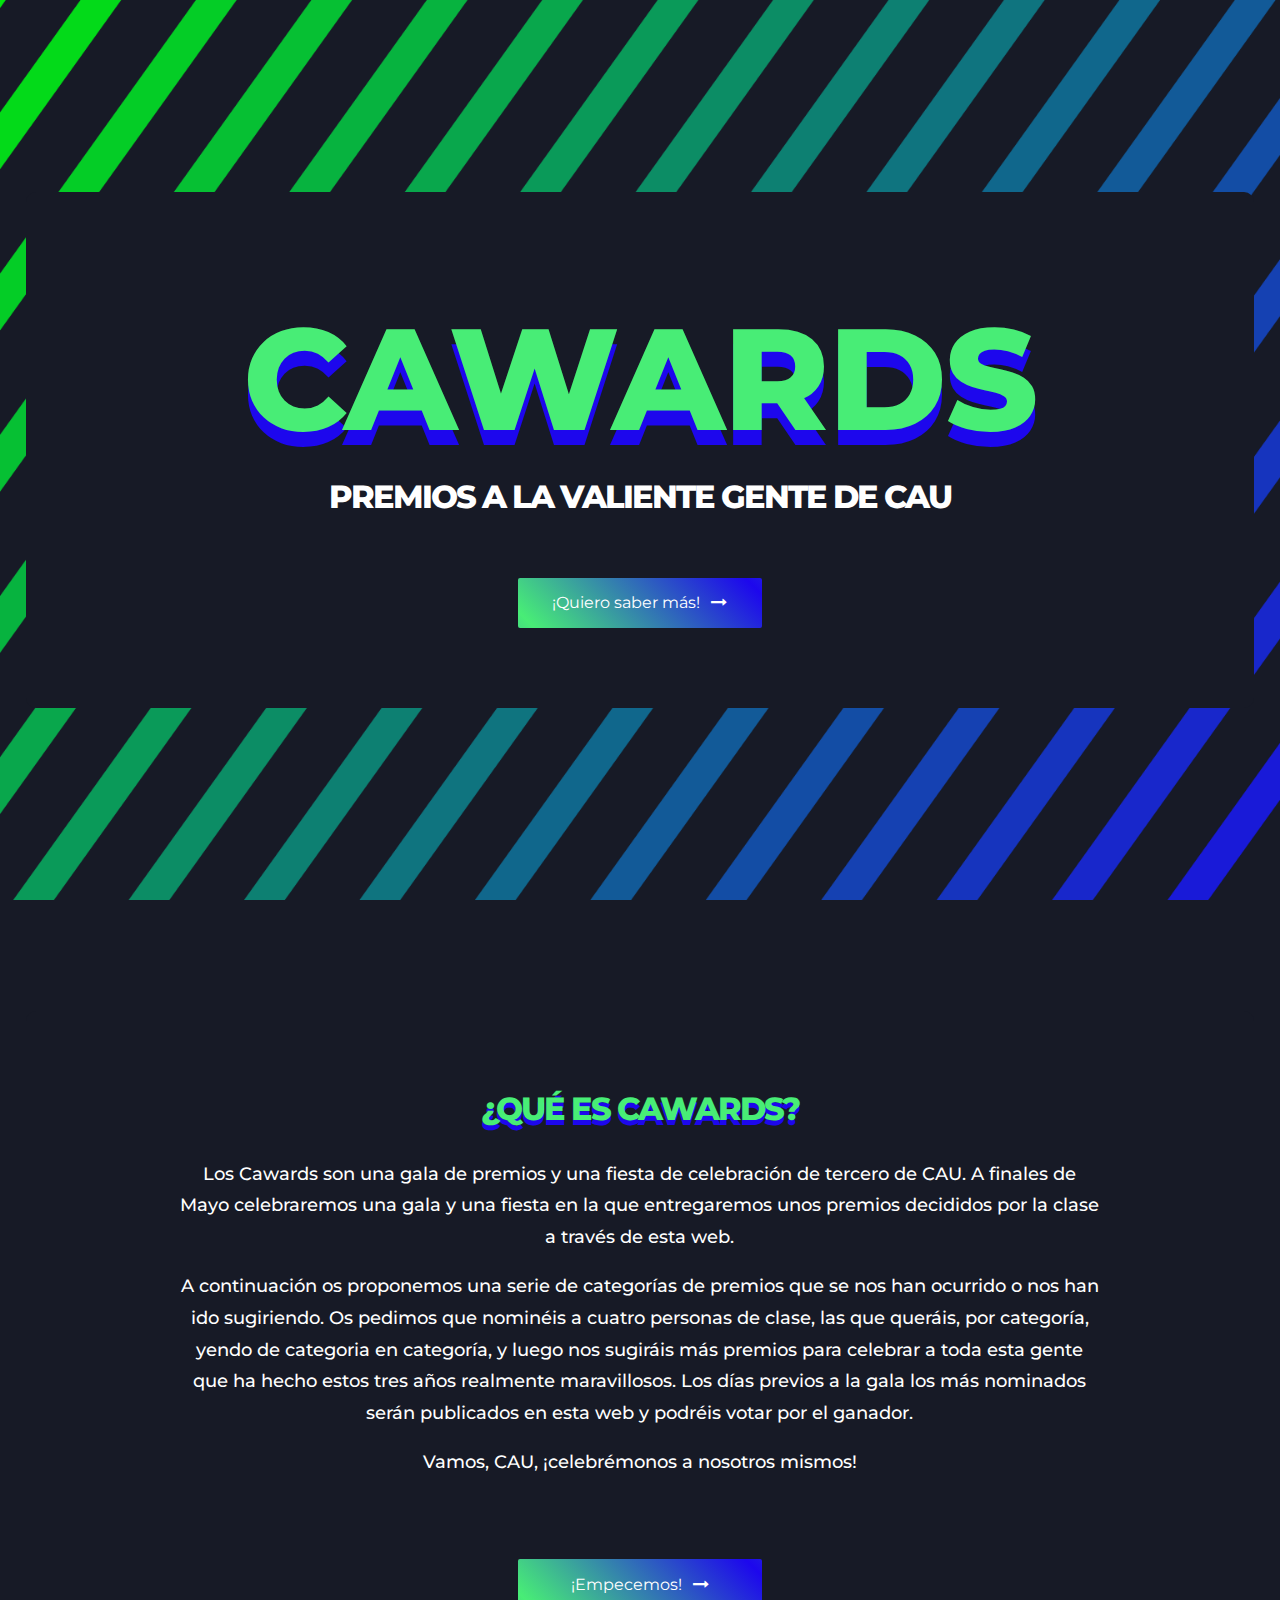
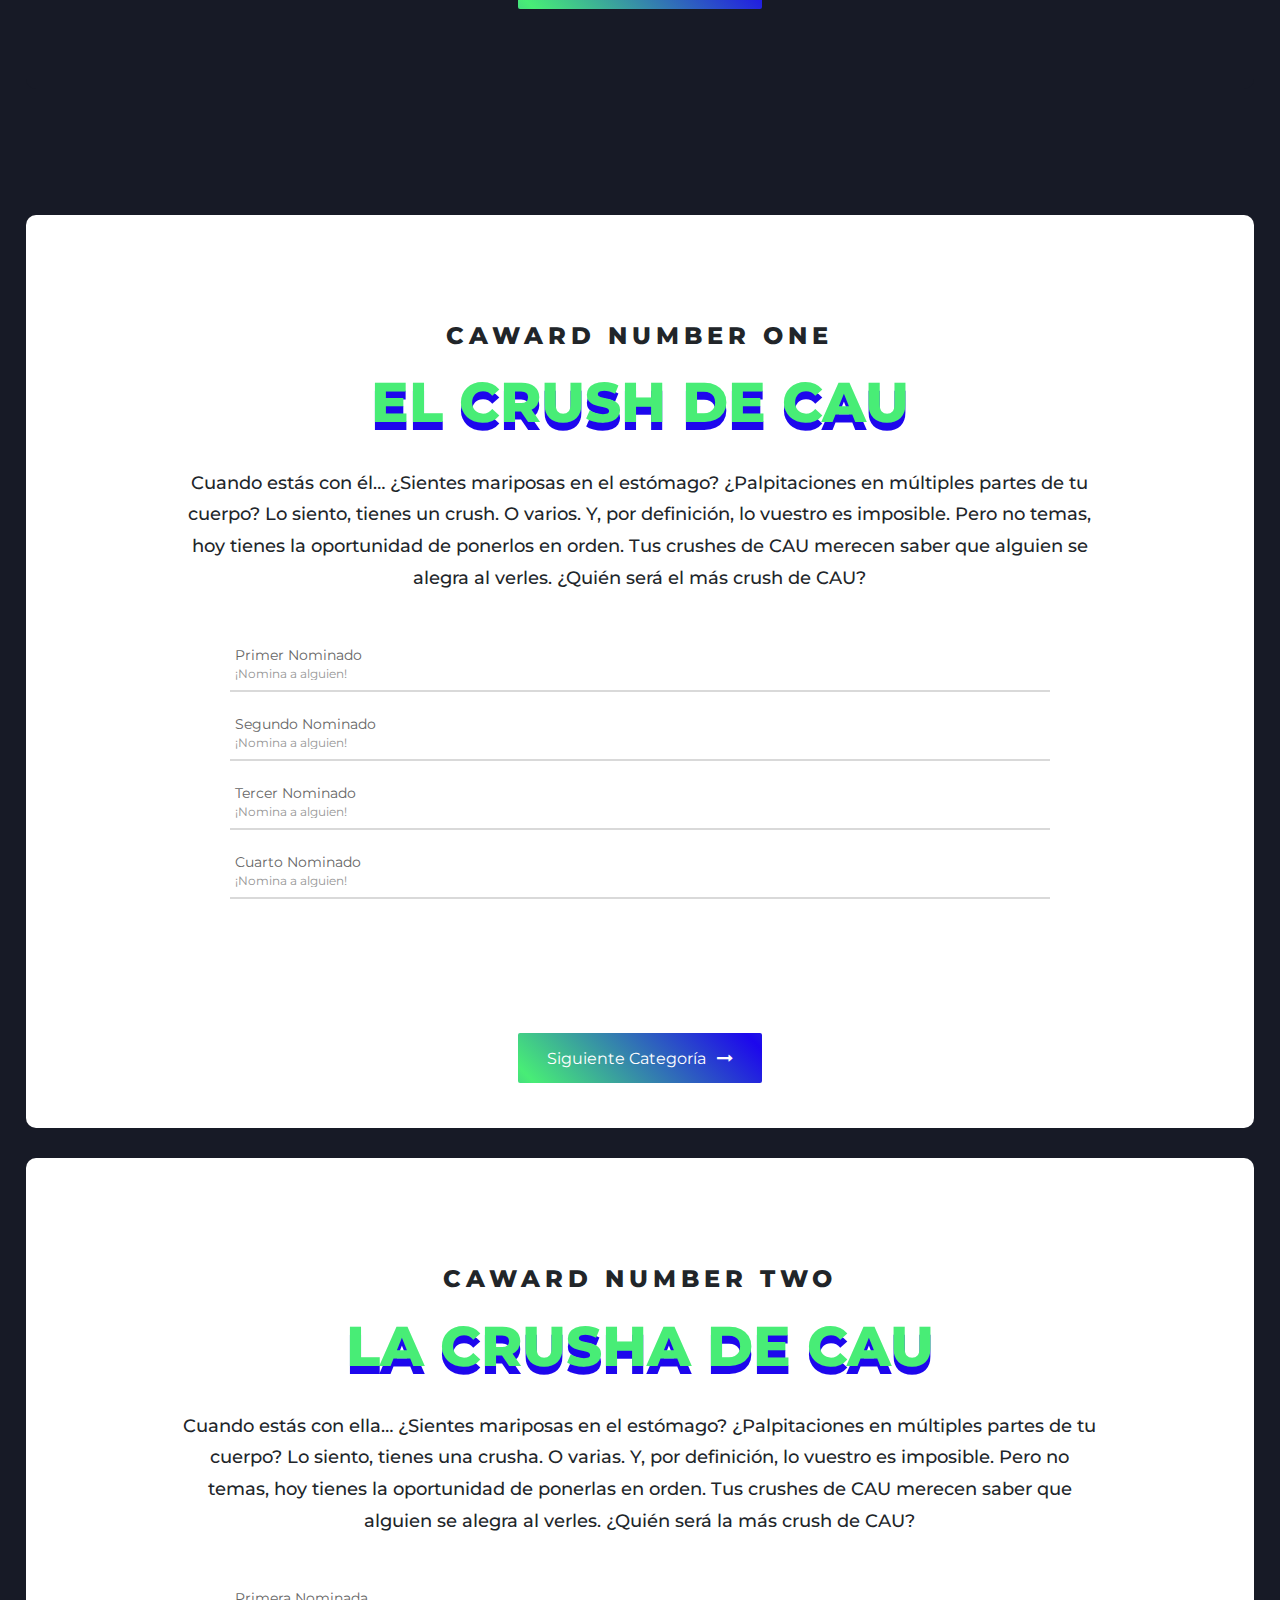
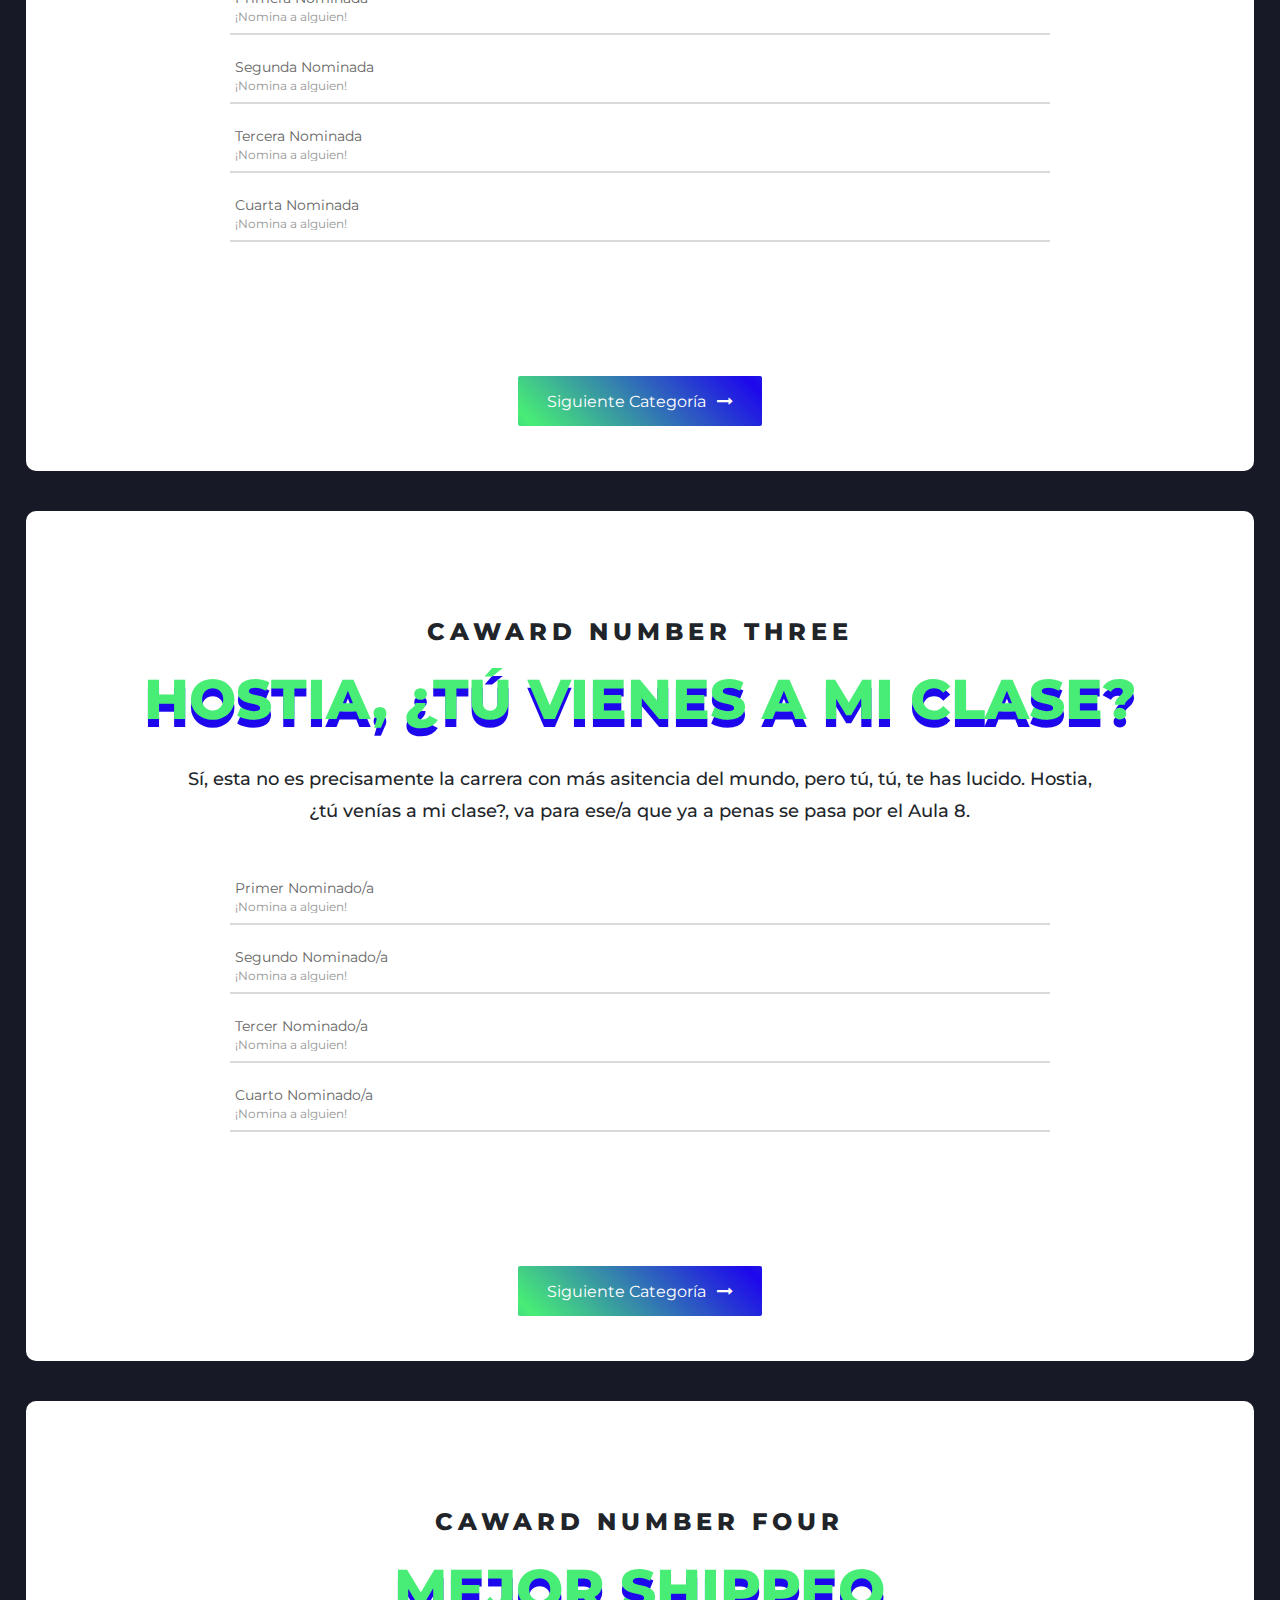
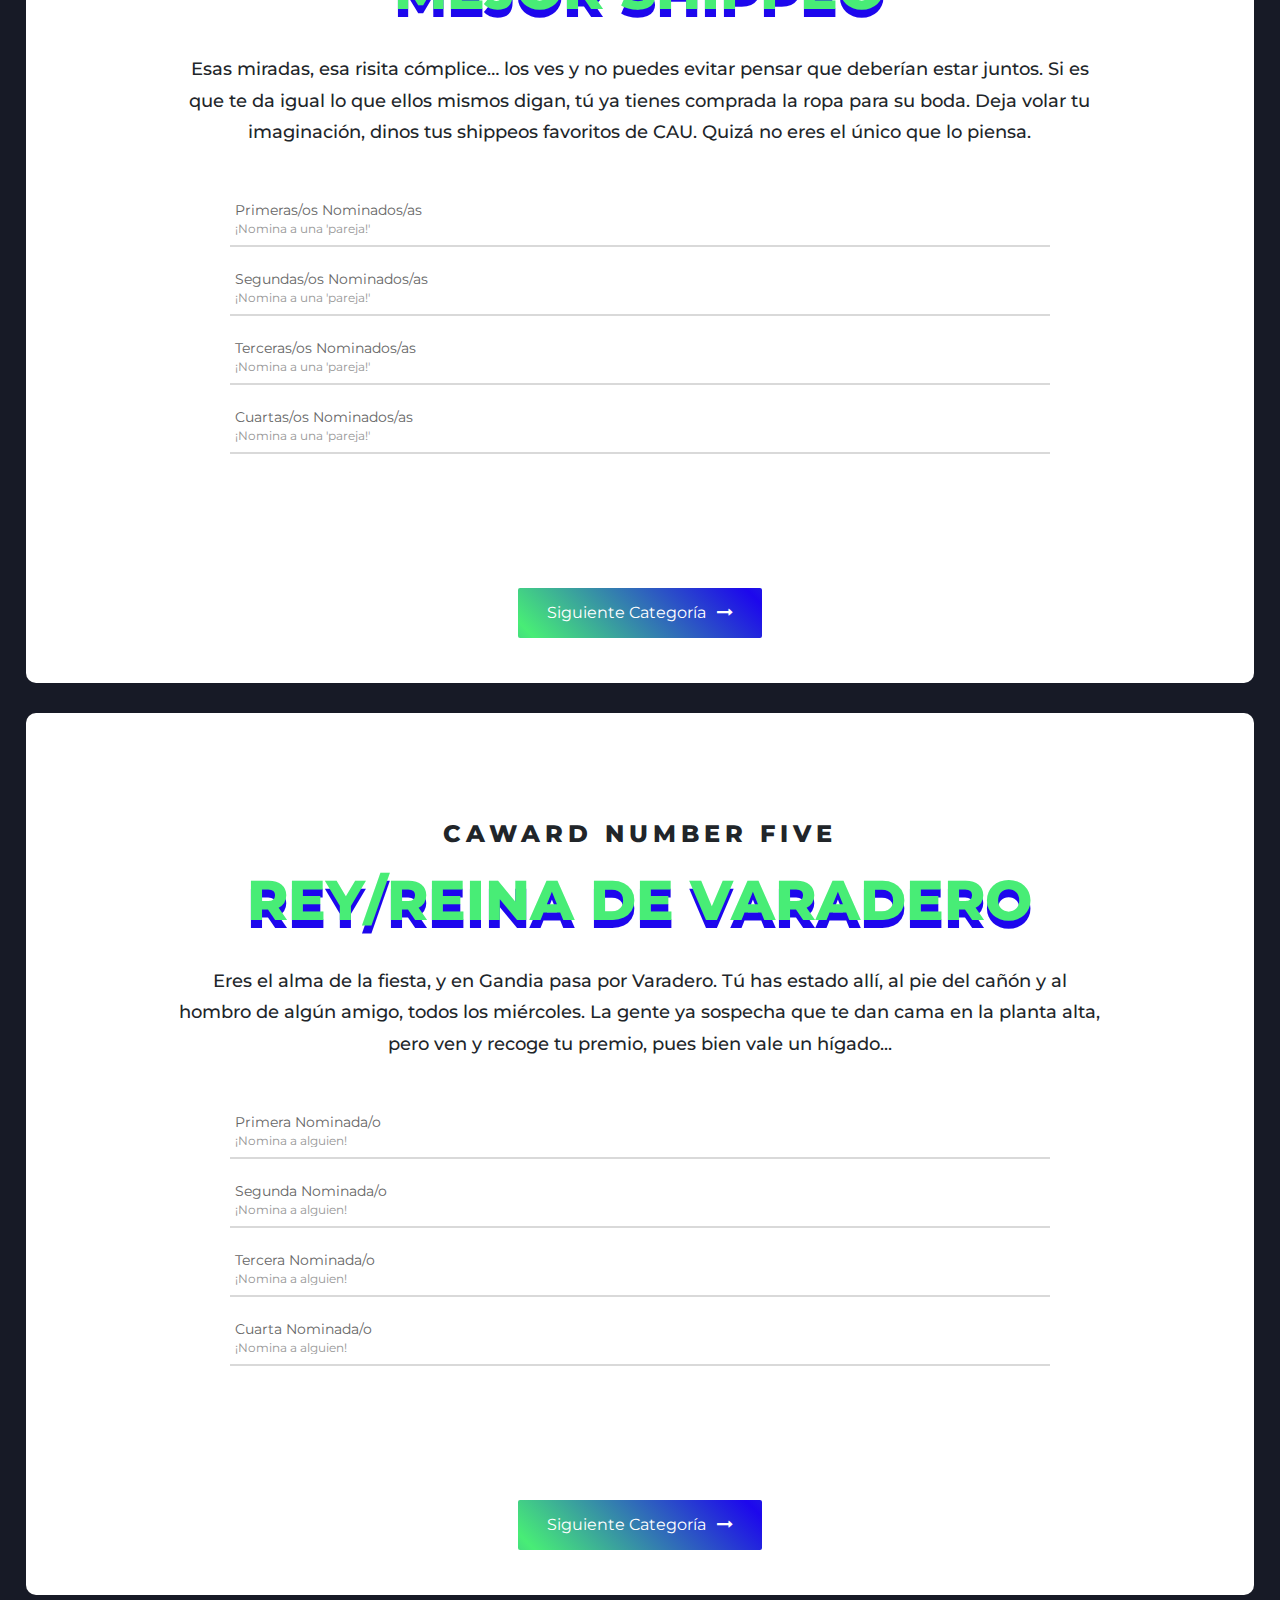
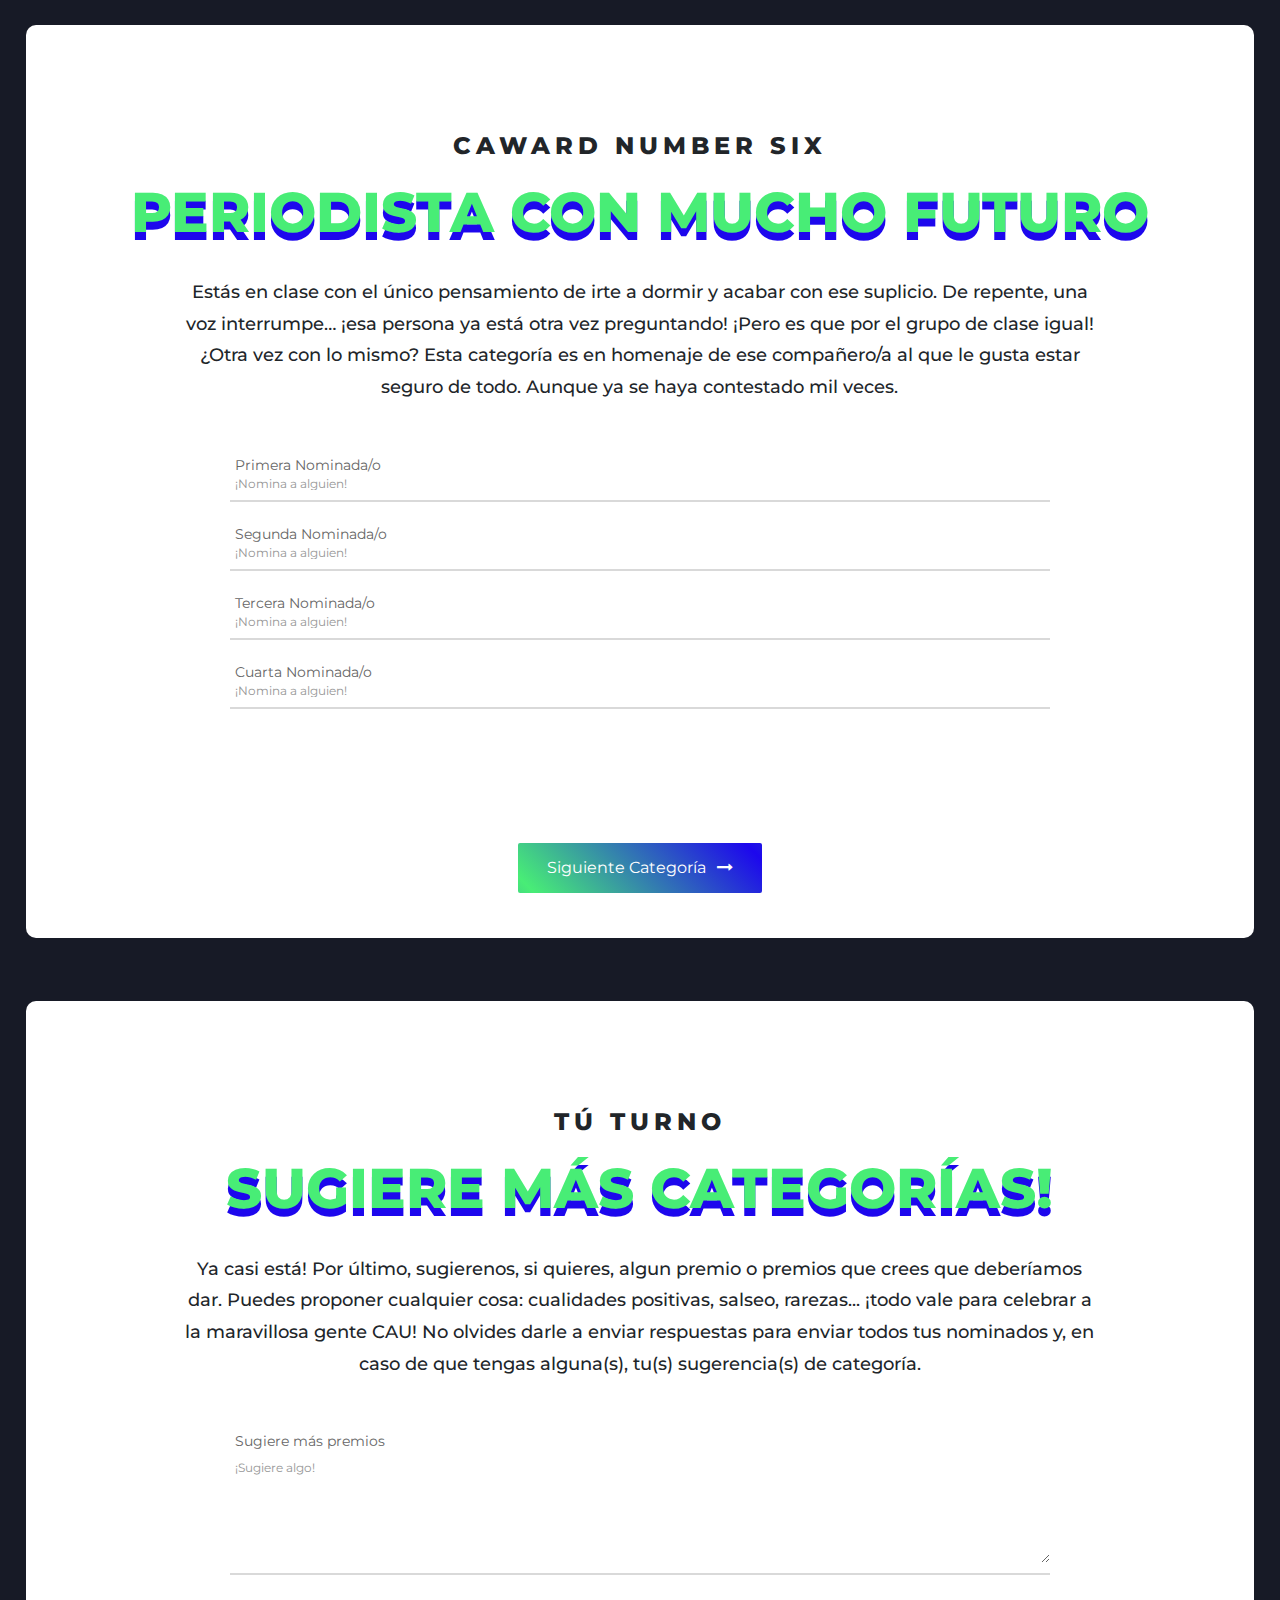
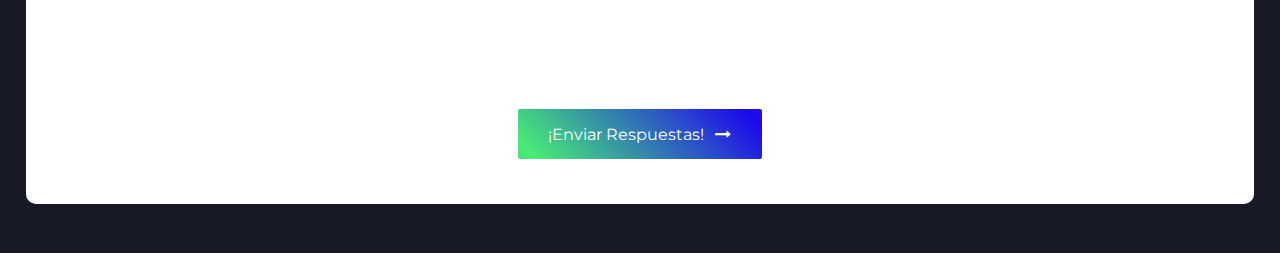
==== commit 7d7cde9d: "Update index.html" ====
--- a/index.html
+++ b/index.html
@@ -62,7 +62,7 @@
 						<div class="contact100-form-bgbtn"></div>
 						<a href="#first" class="contact100-form-btn">
 							<span>
-								¡Empezemos!
+								¡Empecemos!
 								<i class="fa fa-long-arrow-right m-l-7" aria-hidden="true"></i>
 							</span>
 						</a>
--- a/css/main.css
+++ b/css/main.css
@@ -137,7 +137,8 @@
   font-weight: 800;
   font-size: 15em;
   letter-spacing: -10px;
-
+  color: #48ED76;
+  text-shadow: 0px 20px 0px #1D07ED;
 }
 
 h2{
@@ -147,6 +148,7 @@
   font-weight: 800;
   font-size: 3.5em;
   letter-spacing: -2px;
+  color: white;
 }
 
 h3 {
@@ -176,6 +178,27 @@
 }
 
 
+#main {
+  background-color: #171A26;
+  padding-bottom: 5em;
+
+}
+
+#description {
+  color: white;
+  background-color: #171A26;
+  padding: 5em;
+}
+
+#description h2 {
+  color: #48ED76;
+  text-shadow: 0px 5px 0px #1D07ED;
+  padding-bottom: 1em;
+}
+
+#description h4 {
+  padding-bottom: 1em;
+}
 
 
 
@@ -206,6 +229,10 @@
   background-attachment: fixed;
 }
 
+.main {
+  background-color: #171A26;
+}
+
 .wrap-contact100 {
   width: 96vw;
   background: #fff;
@@ -240,6 +267,13 @@
   text-shadow: 0px 8px 0px #1D07ED;
 }
 
+.title {
+  font-size: 72px;
+  color: white;
+  font-family: Montserrat, sans-serif;
+  font-weight: 800;
+  align: center;
+}
 
 
 /*------------------------------------------------------------------
@@ -621,6 +655,88 @@
 }
 
 
-
-
-
+/*MEDIA QUERIES TO GUAPOS*/
+
+@media (max-width: 1400px) {
+
+  .wrap-contact100 {
+    padding-right: 0em;
+    padding-left: 0em;
+  }
+
+  #description{
+    padding-right: 0em;
+    padding-left: 0em;
+  }
+
+  h2 {
+    font-size: 2em;
+    padding: 0em 3em; 
+  }
+
+  .contact100-form-title {
+    padding-right: 0.2em;
+    padding-left: 0.2em;
+  }
+
+
+
+}
+
+
+@media (min-width: 300px) {
+    h1 {
+    font-size: 3.5em;
+    text-align: center;
+    letter-spacing: -2px;
+    text-shadow: 0px 6px 0px #1D07ED;
+  }
+
+  h2{
+    font-size: 1.6em;
+  }
+
+}
+
+
+@media (min-width: 700px) {
+    h1 {
+    font-size: 6em;
+    text-shadow: 0px 10px 0px #1D07ED;
+  }
+
+    h2{
+    font-size: 2em;
+  }
+}
+
+
+@media (min-width: 1000px) {
+    h1 {
+    font-size: 9em;
+    text-shadow: 0px 15px 0px #1D07ED;
+  }
+
+      h2{
+    font-size: 2em;
+  }
+}
+
+@media (min-width: 1400px) {
+    h1 {
+    font-size: 12em;
+  }
+
+      h2{
+    font-size: 2.5em;
+  }
+
+@media (min-width: 1700px) {
+    h1 {
+    font-size: 15em;
+  }
+    h2{
+    font-size: 3.5em;
+  }
+
+}
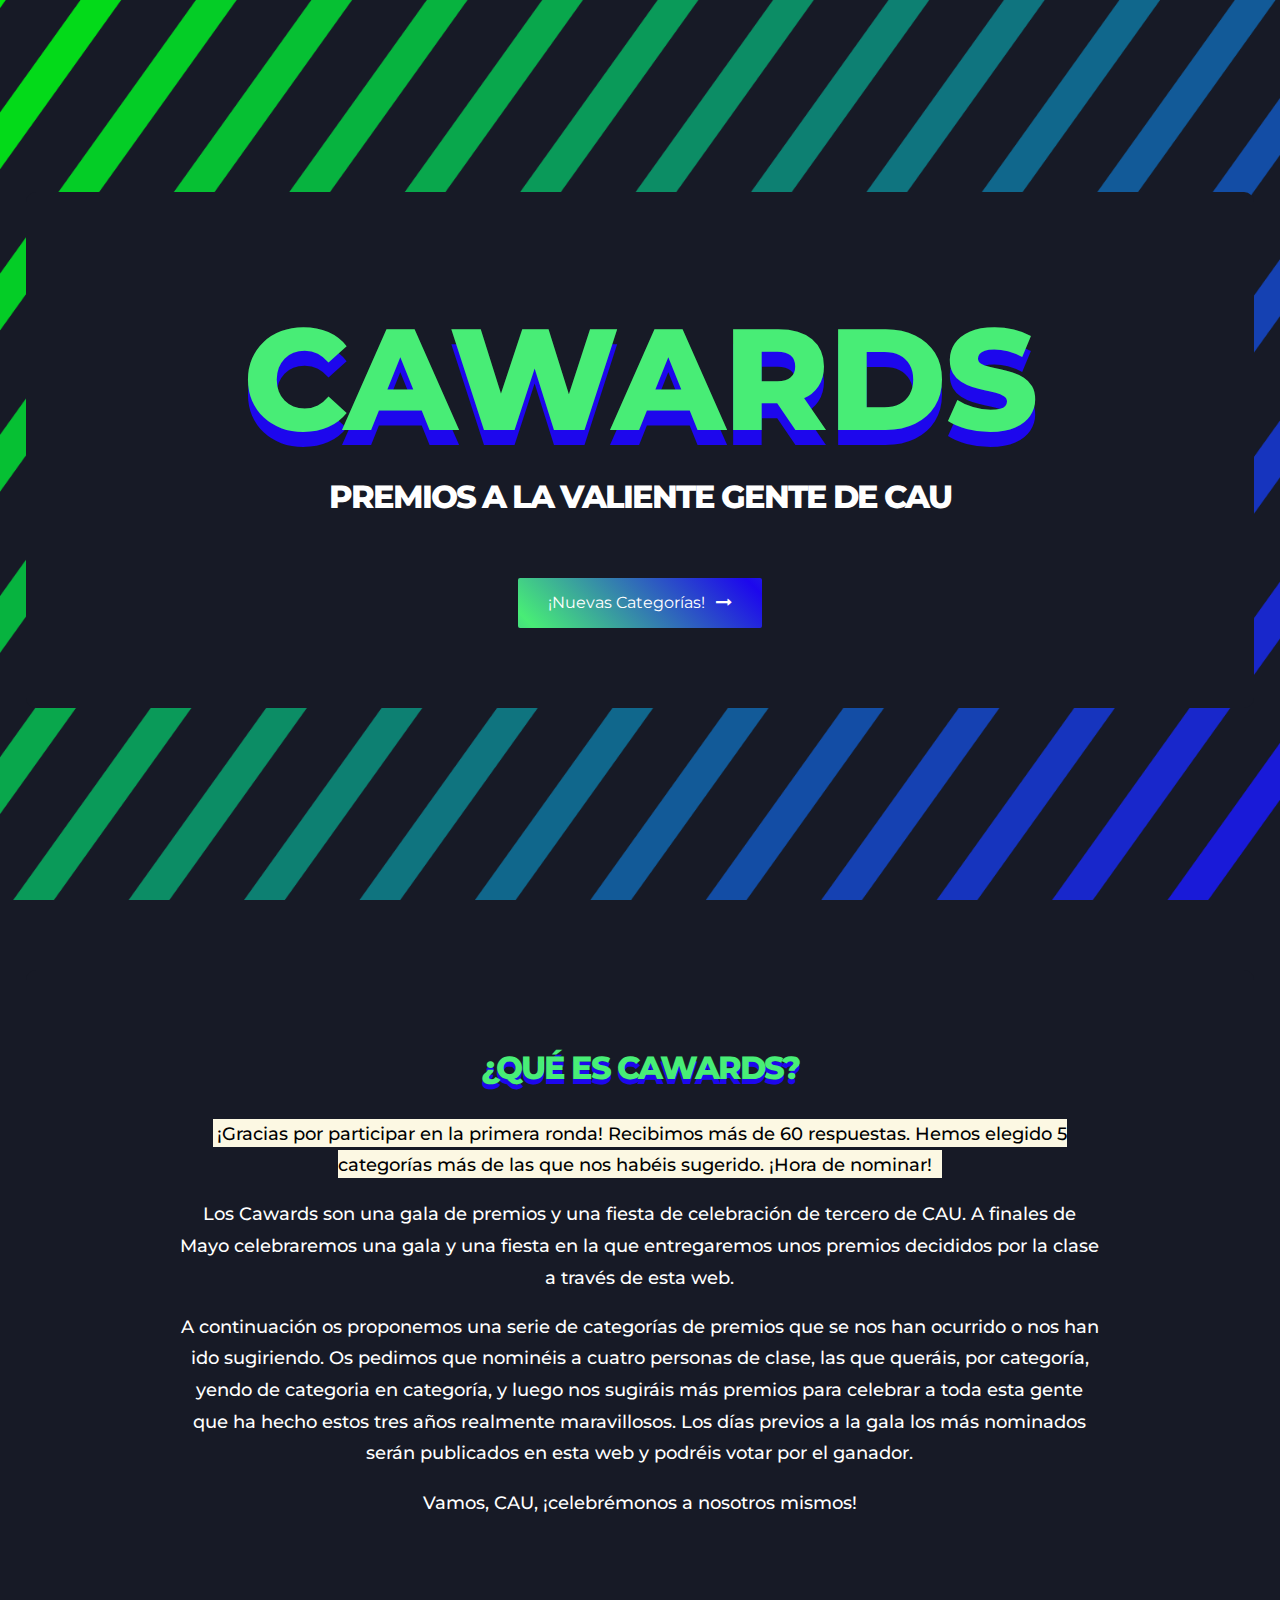
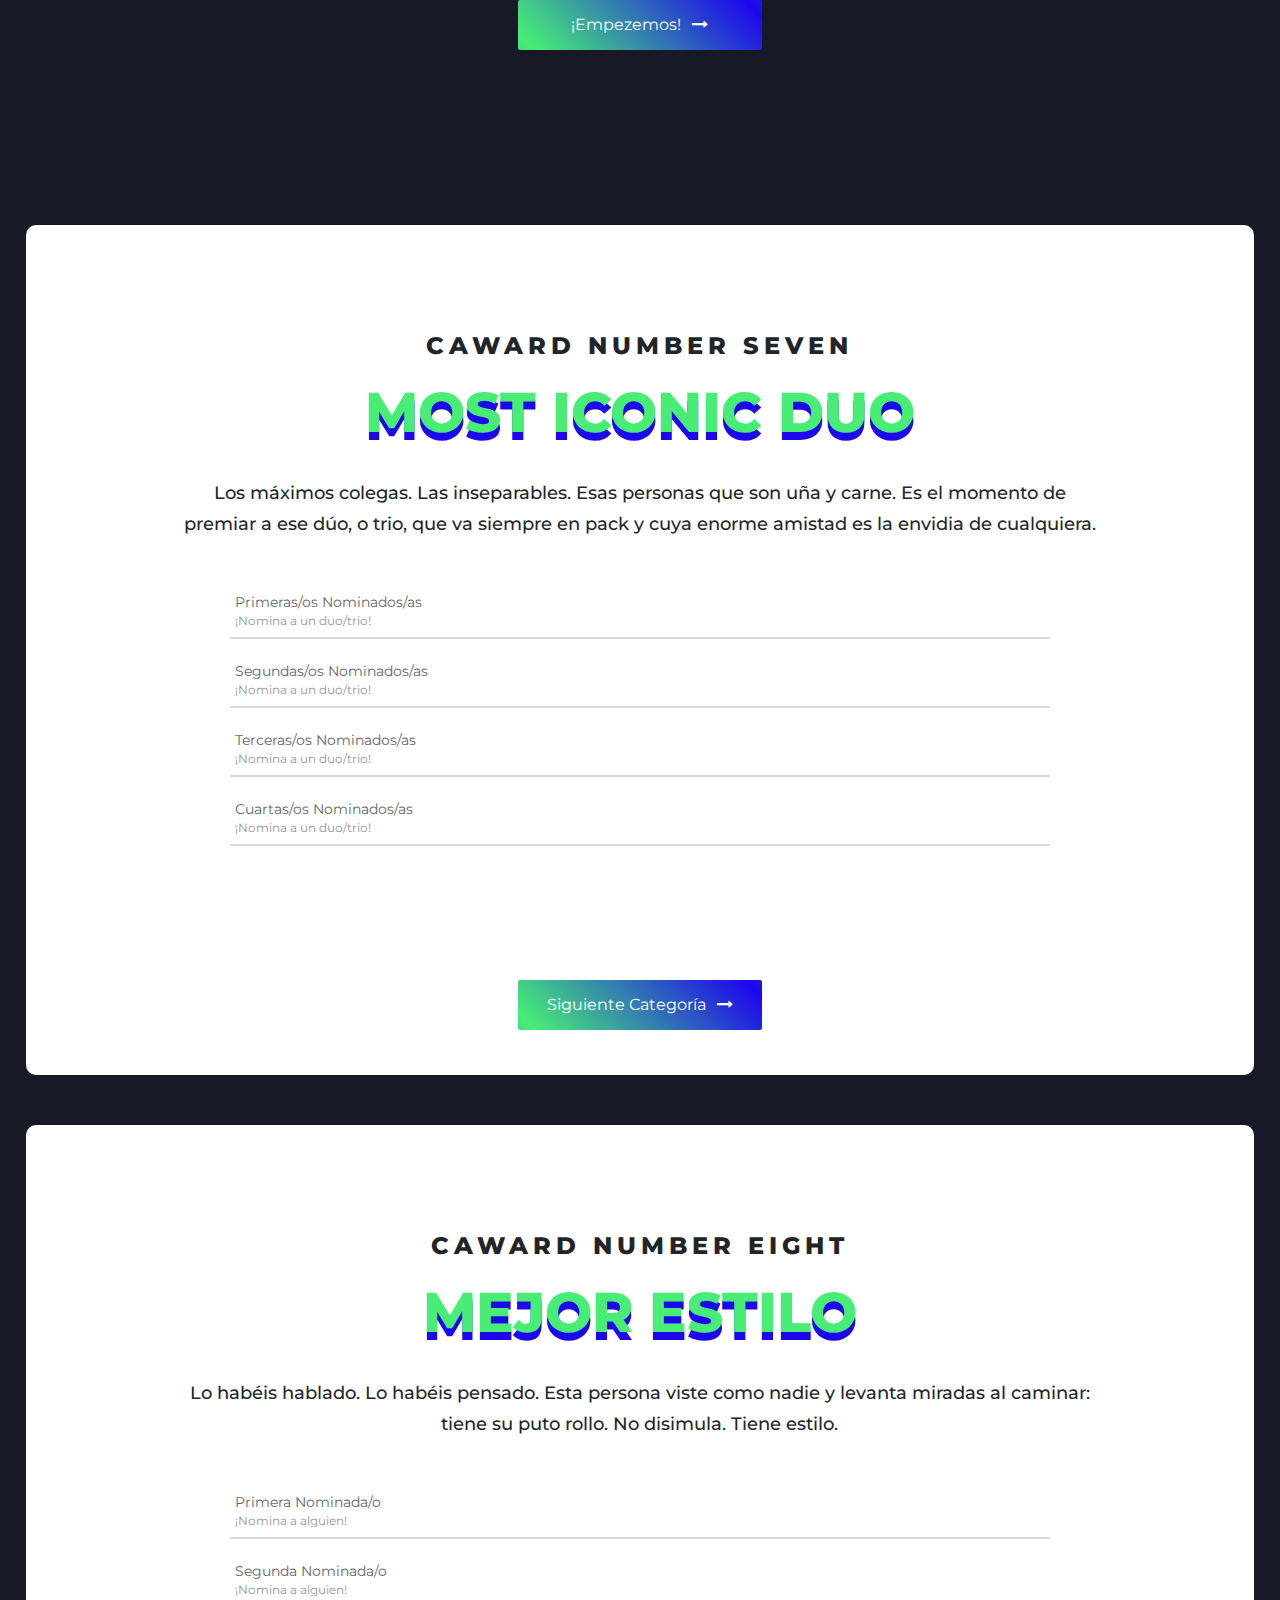
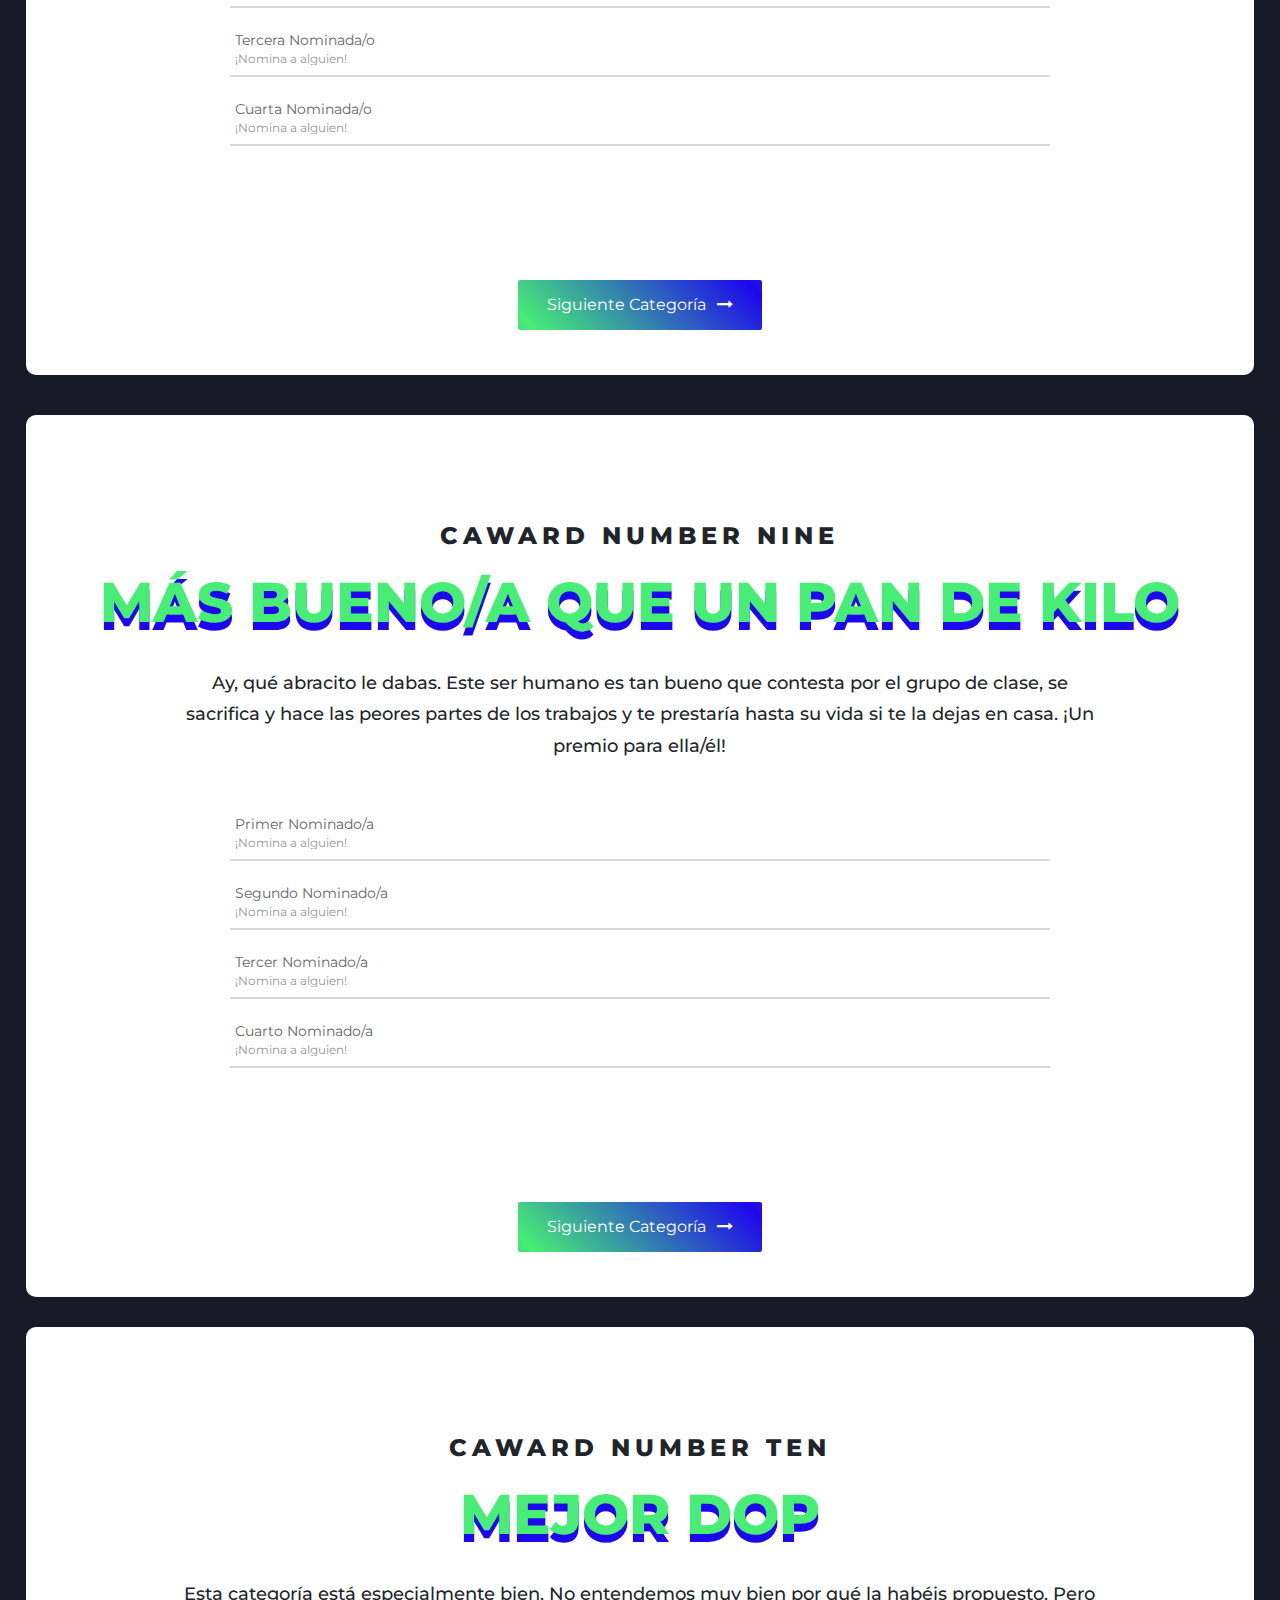
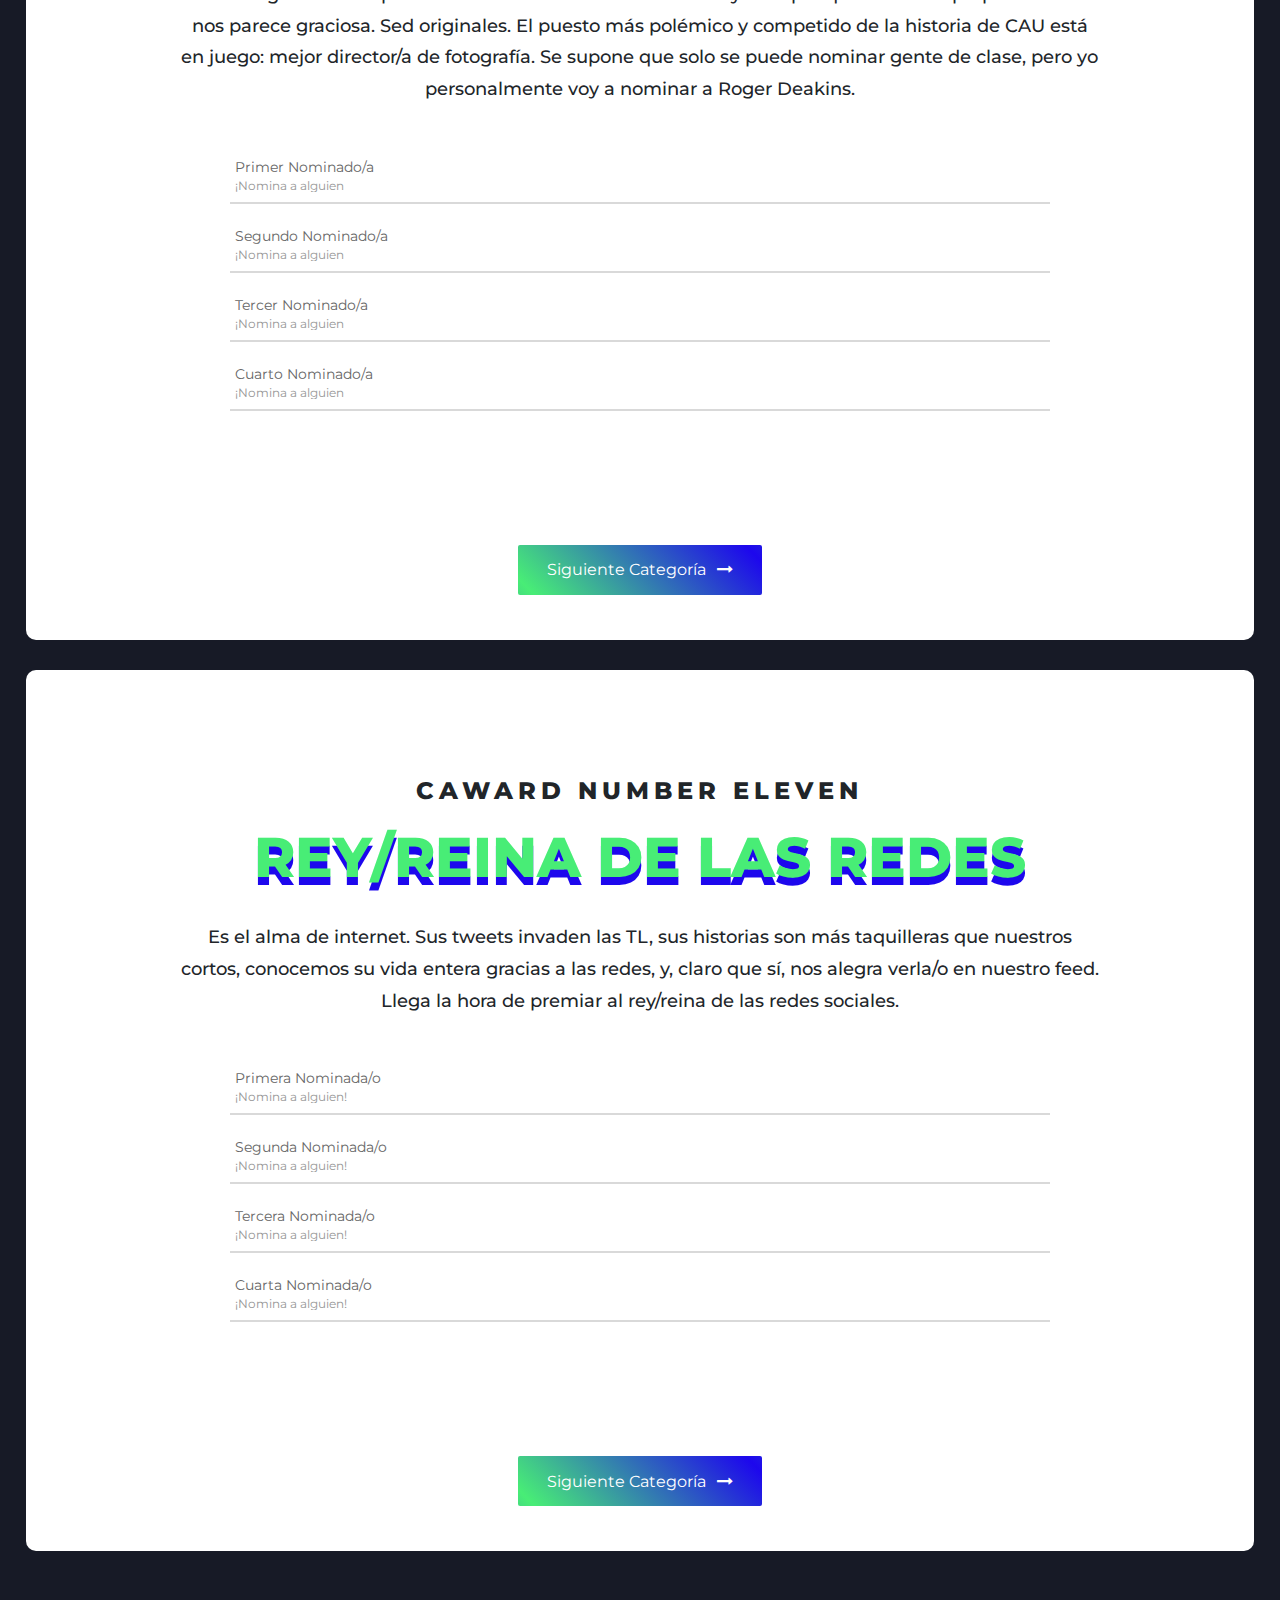
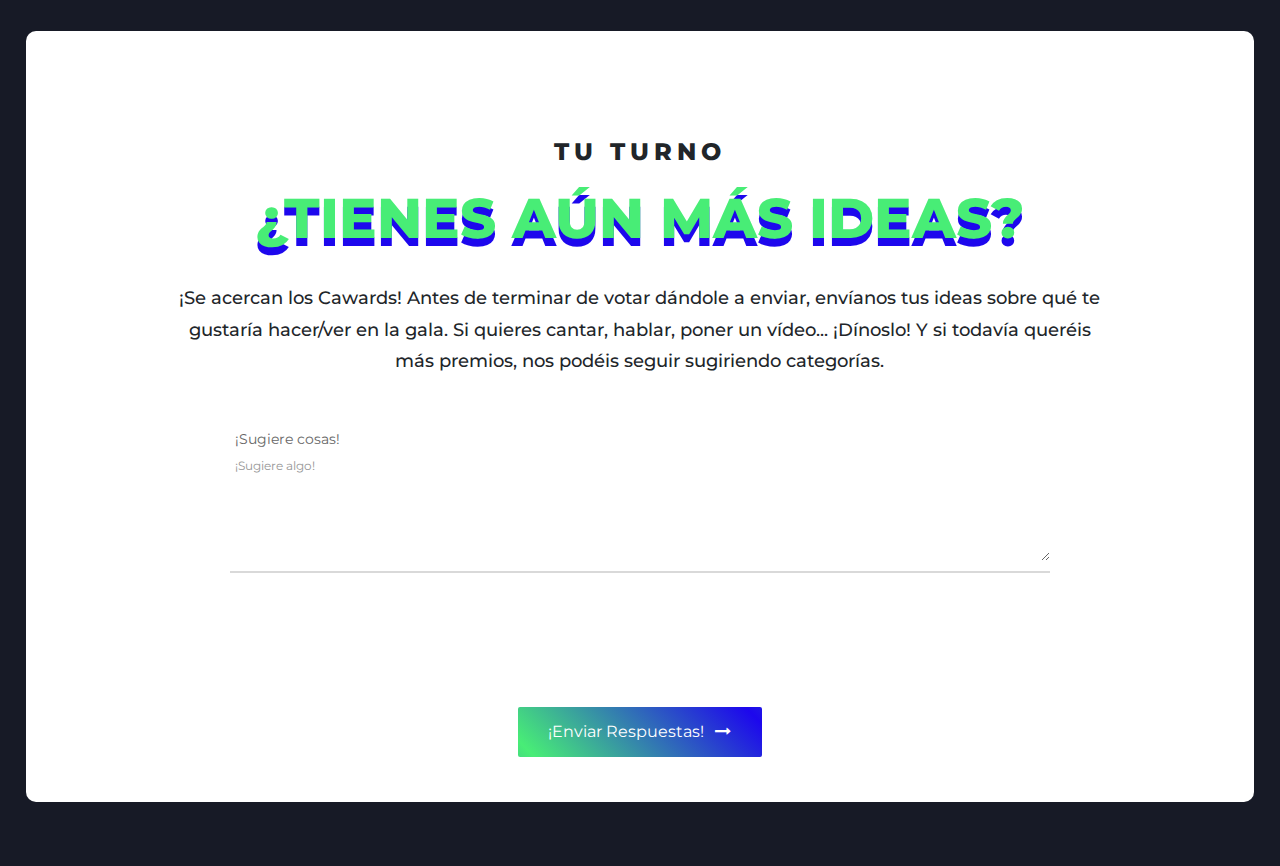
==== commit 80fbbab2: "Add files via upload" ====
--- a/index.html
+++ b/index.html
@@ -38,7 +38,7 @@
 						<div class="contact100-form-bgbtn"></div>
 						<a href="#intro" class="contact100-form-btn">
 							<span>
-								¡Quiero saber más!
+								¡Nuevas Categorías!
 								<i class="fa fa-long-arrow-right m-l-7" aria-hidden="true"></i>
 							</span>
 						</a>
@@ -51,6 +51,9 @@
 	<div class="container-contact100" id="intro">
 		<div class="wrap-contact100" id="description">
 			<h2 class="animated bounceInUp">¿QUÉ ES CAWARDS?</h2>
+			<h4><mark>¡Gracias por participar en la primera ronda! Recibimos más de 60 respuestas. 
+			Hemos elegido 5 categorías más de las que nos habéis sugerido. ¡Hora de nominar!<mark></h4>
+			
 			<h4>Los Cawards son una gala de premios y una fiesta de celebración de tercero de CAU. A finales de Mayo celebraremos una gala y una fiesta en la que entregaremos unos premios decididos por la clase a través de esta web. </h4>
 
 			<h4> A continuación os proponemos una serie de categorías de premios que se nos han ocurrido o nos han ido sugiriendo. Os pedimos que nominéis a cuatro personas de clase, las que queráis, por categoría, yendo de categoria en categoría, y luego nos sugiráis más premios para celebrar a toda esta gente que ha hecho estos tres años realmente maravillosos. Los días previos a la gala los más nominados serán publicados en esta web y podréis votar por el ganador. </h4>
@@ -62,7 +65,7 @@
 						<div class="contact100-form-bgbtn"></div>
 						<a href="#first" class="contact100-form-btn">
 							<span>
-								¡Empecemos!
+								¡Empezemos!
 								<i class="fa fa-long-arrow-right m-l-7" aria-hidden="true"></i>
 							</span>
 						</a>
@@ -80,35 +83,35 @@
 		<div class="container-contact100" id="first">
 		
 		<div class="wrap-contact100">
-			<h3>CAWARD NUMBER ONE</h3>
+			<h3>CAWARD NUMBER SEVEN</h3>
 				<p class="contact100-form-title">
-					EL CRUSH DE CAU
+					MOST ICONIC DUO
 				</p>
-			<h4>Cuando estás con él… ¿Sientes mariposas en el estómago? ¿Palpitaciones en múltiples partes de tu cuerpo? Lo siento, tienes un crush. O varios. Y, por definición, lo vuestro es imposible. Pero no temas, hoy tienes la oportunidad de ponerlos en orden. Tus crushes de CAU merecen saber que alguien se alegra al verles. ¿Quién será el más crush de CAU?</h4>
-				<form class="contact100-form validate-form" action="https://docs.google.com/forms/u/6/d/e/1FAIpQLSfUoiGVQcZK9Wg8w_epPerP33zk7xbc3qCMqQCZhSHwOlRlNg/formResponse">
-
-				<div class="form-padding">
-				<div class="wrap-input100 validate-input" data-validate="¡Escribe algo!">
-					<span class="label-input100">Primer Nominado</span>
-					<input class="input100" type="text" name="entry.207831372" placeholder="¡Nomina a alguien!">
-					<span class="focus-input100"></span>
-				</div>
-
-				<div class="wrap-input100 validate-input" data-validate="¡Escribe algo!">
-					<span class="label-input100">Segundo Nominado</span>
-					<input class="input100" type="text" name="entry.1053070907" placeholder="¡Nomina a alguien!">
-					<span class="focus-input100"></span>
-				</div>
-
-				<div class="wrap-input100 validate-input" data-validate="¡Escribe algo!">
-					<span class="label-input100">Tercer Nominado</span>
-					<input class="input100" type="text" name="entry.656782330" placeholder="¡Nomina a alguien!">
-					<span class="focus-input100"></span>
-				</div>
-
-				<div class="wrap-input100 validate-input" data-validate="¡Escribe algo!">
-					<span class="label-input100">Cuarto Nominado</span>
-					<input class="input100" type="text" name="entry.1198290286" placeholder="¡Nomina a alguien!">
+			<h4>Los máximos colegas. Las inseparables. Esas personas que son uña y carne. Es el momento de premiar a ese dúo, o trio, que va siempre en pack y cuya enorme amistad es la envidia de cualquiera. </h4>
+				<form class="contact100-form validate-form" action="https://docs.google.com/forms/u/6/d/e/1FAIpQLSeZmPsK3jIYudDlX67-WsXCEd_g5MCOsOWcz81H2qx9jZl7Hg/formResponse">
+
+				<div class="form-padding">
+				<div class="wrap-input100 validate-input" data-validate="¡Escribe algo!">
+					<span class="label-input100">Primeras/os Nominados/as</span>
+					<input class="input100" type="text" name="entry.1407312575" placeholder="¡Nomina a un duo/trio!">
+					<span class="focus-input100"></span>
+				</div>
+
+				<div class="wrap-input100 validate-input" data-validate="¡Escribe algo!">
+					<span class="label-input100">Segundas/os Nominados/as</span>
+					<input class="input100" type="text" name="entry.897540339" placeholder="¡Nomina a un duo/trio!">
+					<span class="focus-input100"></span>
+				</div>
+
+				<div class="wrap-input100 validate-input" data-validate="¡Escribe algo!">
+					<span class="label-input100">Terceras/os Nominados/as</span>
+					<input class="input100" type="text" name="entry.40039690" placeholder="¡Nomina a un duo/trio!">
+					<span class="focus-input100"></span>
+				</div>
+
+				<div class="wrap-input100 validate-input" data-validate="¡Escribe algo!">
+					<span class="label-input100">Cuartas/os Nominados/as</span>
+					<input class="input100" type="text" name="entry.385675455" placeholder="¡Nomina a un duo/trio!">
 					<span class="focus-input100"></span>
 				</div>
 				</div>
@@ -131,33 +134,33 @@
 	<div class="container-contact100" id="second">
 		
 		<div class="wrap-contact100">
-			<h3>CAWARD NUMBER TWO</h3>
+			<h3>CAWARD NUMBER EIGHT</h3>
 				<span class="contact100-form-title">
-					LA CRUSHA DE CAU
+					MEJOR ESTILO
 				</span>
-			<h4>Cuando estás con ella… ¿Sientes mariposas en el estómago? ¿Palpitaciones en múltiples partes de tu cuerpo? Lo siento, tienes una crusha. O varias. Y, por definición, lo vuestro es imposible. Pero no temas, hoy tienes la oportunidad de ponerlas en orden. Tus crushes de CAU merecen saber que alguien se alegra al verles. ¿Quién será la más crush de CAU?</h4>
-				<div class="form-padding">
-				<div class="wrap-input100 validate-input" data-validate="¡Escribe algo!">
-					<span class="label-input100">Primera Nominada</span>
+			<h4>Lo habéis hablado. Lo habéis pensado. Esta persona viste como nadie y levanta miradas al caminar: tiene su puto rollo. No disimula. Tiene estilo.</h4>
+				<div class="form-padding">
+				<div class="wrap-input100 validate-input" data-validate="¡Escribe algo!">
+					<span class="label-input100">Primera Nominada/o</span>
 					<input class="input100" type="text" name="entry.1299818649" placeholder="¡Nomina a alguien!">
 					<span class="focus-input100"></span>
 				</div>
 
 				<div class="wrap-input100 validate-input" data-validate="¡Escribe algo!">
-					<span class="label-input100">Segunda Nominada</span>
-					<input class="input100" type="text" name="entry.862605567" placeholder="¡Nomina a alguien!">
-					<span class="focus-input100"></span>
-				</div>
-
-				<div class="wrap-input100 validate-input" data-validate="¡Escribe algo!">
-					<span class="label-input100">Tercera Nominada</span>
-					<input class="input100" type="text" name="entry.963263788" placeholder="¡Nomina a alguien!">
-					<span class="focus-input100"></span>
-				</div>
-
-				<div class="wrap-input100 validate-input" data-validate="¡Escribe algo!">
-					<span class="label-input100">Cuarta Nominada</span>
-					<input class="input100" type="text" name="entry.1387484212" placeholder="¡Nomina a alguien!">
+					<span class="label-input100">Segunda Nominada/o</span>
+					<input class="input100" type="text" name="entry.1276734081" placeholder="¡Nomina a alguien!">
+					<span class="focus-input100"></span>
+				</div>
+
+				<div class="wrap-input100 validate-input" data-validate="¡Escribe algo!">
+					<span class="label-input100">Tercera Nominada/o</span>
+					<input class="input100" type="text" name="entry.1573068356" placeholder="¡Nomina a alguien!">
+					<span class="focus-input100"></span>
+				</div>
+
+				<div class="wrap-input100 validate-input" data-validate="¡Escribe algo!">
+					<span class="label-input100">Cuarta Nominada/o</span>
+					<input class="input100" type="text" name="entry.1912539075" placeholder="¡Nomina a alguien!">
 					<span class="focus-input100"></span>
 				</div>
 				</div>
@@ -181,34 +184,34 @@
 
 	<div class="container-contact100" id="third">
 		<div class="wrap-contact100">
-			<h3>CAWARD NUMBER THREE</h3>
+			<h3>CAWARD NUMBER NINE</h3>
 				<p class="contact100-form-title">
-					HOSTIA, ¿TÚ VIENES A MI CLASE?
+					MÁS BUENO/A QUE UN PAN DE KILO
 				</p>
-			<h4>Sí, esta no es precisamente la carrera con más asitencia del mundo, pero tú, tú, te has lucido. Hostia, ¿tú venías a mi clase?, va para ese/a que ya a penas se pasa por el Aula 8.</h4>
+			<h4>Ay, qué abracito le dabas. Este ser humano es tan bueno que contesta por el grupo de clase, se sacrifica y hace las peores partes de los trabajos y te prestaría hasta su vida si te la dejas en casa. ¡Un premio para ella/él!</h4>
 				
 				<div class="form-padding">
 				<div class="wrap-input100 validate-input" data-validate="¡Escribe algo!">
 					<span class="label-input100">Primer Nominado/a</span>
-					<input class="input100" type="text" name="entry.605862231" placeholder="¡Nomina a alguien!">
+					<input class="input100" type="text" name="entry.462994492" placeholder="¡Nomina a alguien!">
 					<span class="focus-input100"></span>
 				</div>
 
 				<div class="wrap-input100 validate-input" data-validate="¡Escribe algo!">
 					<span class="label-input100">Segundo Nominado/a</span>
-					<input class="input100" type="text" name="entry.1583310031" placeholder="¡Nomina a alguien!">
+					<input class="input100" type="text" name="entry.516030340" placeholder="¡Nomina a alguien!">
 					<span class="focus-input100"></span>
 				</div>
 
 				<div class="wrap-input100 validate-input" data-validate="¡Escribe algo!">
 					<span class="label-input100">Tercer Nominado/a</span>
-					<input class="input100" type="text" name="entry.2138809699" placeholder="¡Nomina a alguien!">
+					<input class="input100" type="text" name="entry.1396802816" placeholder="¡Nomina a alguien!">
 					<span class="focus-input100"></span>
 				</div>
 
 				<div class="wrap-input100 validate-input" data-validate="¡Escribe algo!">
 					<span class="label-input100">Cuarto Nominado/a</span>
-					<input class="input100" type="text" name="entry.582790578" placeholder="¡Nomina a alguien!">
+					<input class="input100" type="text" name="entry.9512982" placeholder="¡Nomina a alguien!">
 					<span class="focus-input100"></span>
 				</div>
 				</div>
@@ -233,34 +236,34 @@
 	<div class="container-contact100" id="fourth">
 		
 		<div class="wrap-contact100">
-			<h3>CAWARD NUMBER FOUR</h3>
+			<h3>CAWARD NUMBER TEN</h3>
 				<p class="contact100-form-title">
-					MEJOR SHIPPEO
+					MEJOR DOP
 				</p>
-			<h4>Esas miradas, esa risita cómplice… los ves y no puedes evitar pensar que deberían estar juntos. Si es que te da igual lo que ellos mismos digan, tú ya tienes comprada la ropa para su boda. Deja volar tu imaginación, dinos tus shippeos favoritos de CAU. Quizá no eres el único que lo piensa.
+			<h4>Esta categoría está especialmente bien. No entendemos muy bien por qué la habéis propuesto. Pero nos parece graciosa. Sed originales. El puesto más polémico y competido de la historia de CAU está en juego: mejor director/a de fotografía. Se supone que solo se puede nominar gente de clase, pero yo personalmente voy a nominar a Roger Deakins.
 			</h4>
 				<div class="form-padding">
 				<div class="wrap-input100 validate-input" data-validate="¡Escribe algo!">
-					<span class="label-input100">Primeras/os Nominados/as</span>
-					<input class="input100" type="text" name="entry.692222640" placeholder="¡Nomina a una 'pareja!'">
-					<span class="focus-input100"></span>
-				</div>
-
-				<div class="wrap-input100 validate-input" data-validate="¡Escribe algo!">
-					<span class="label-input100">Segundas/os Nominados/as</span>
-					<input class="input100" type="text" name="entry.891646210" placeholder="¡Nomina a una 'pareja!'">
-					<span class="focus-input100"></span>
-				</div>
-
-				<div class="wrap-input100 validate-input" data-validate="¡Escribe algo!">
-					<span class="label-input100">Terceras/os Nominados/as</span>
-					<input class="input100" type="text" name="entry.1479450560" placeholder="¡Nomina a una 'pareja!'">
-					<span class="focus-input100"></span>
-				</div>
-
-				<div class="wrap-input100 validate-input" data-validate="¡Escribe algo!">
-					<span class="label-input100">Cuartas/os Nominados/as</span>
-					<input class="input100" type="text" name="entry.1624941052" placeholder="¡Nomina a una 'pareja!'">
+					<span class="label-input100">Primer Nominado/a</span>
+					<input class="input100" type="text" name="entry.1814946431" placeholder="¡Nomina a alguien">
+					<span class="focus-input100"></span>
+				</div>
+
+				<div class="wrap-input100 validate-input" data-validate="¡Escribe algo!">
+					<span class="label-input100">Segundo Nominado/a</span>
+					<input class="input100" type="text" name="entry.675715612" placeholder="¡Nomina a alguien">
+					<span class="focus-input100"></span>
+				</div>
+
+				<div class="wrap-input100 validate-input" data-validate="¡Escribe algo!">
+					<span class="label-input100">Tercer Nominado/a</span>
+					<input class="input100" type="text" name="entry.337577488" placeholder="¡Nomina a alguien">
+					<span class="focus-input100"></span>
+				</div>
+
+				<div class="wrap-input100 validate-input" data-validate="¡Escribe algo!">
+					<span class="label-input100">Cuarto Nominado/a</span>
+					<input class="input100" type="text" name="entry.895323319" placeholder="¡Nomina a alguien">
 					<span class="focus-input100"></span>
 				</div>
 				</div>
@@ -284,22 +287,22 @@
 	<div class="container-contact100" id="fifth">
 		
 		<div class="wrap-contact100">
-			<h3>CAWARD NUMBER FIVE</h3>
+			<h3>CAWARD NUMBER ELEVEN</h3>
 				<p class="contact100-form-title">
-					REY/REINA DE VARADERO
+					REY/REINA DE LAS REDES
 				</p>
-			<h4>Eres el alma de la fiesta, y en Gandia pasa por Varadero. Tú has estado allí, al pie del cañón y al hombro de algún amigo, todos los miércoles. La gente ya sospecha que te dan cama en la planta alta, pero ven y recoge tu premio, pues bien vale un hígado...
+			<h4>Es el alma de internet. Sus tweets invaden las TL, sus historias son más taquilleras que nuestros cortos, conocemos su vida entera gracias a las redes, y, claro que sí, nos alegra verla/o en nuestro feed. Llega la hora de premiar al rey/reina de las redes sociales.
 			</h4>
 				<div class="form-padding">
 				<div class="wrap-input100 validate-input" data-validate="¡Escribe algo!">
 					<span class="label-input100">Primera Nominada/o</span>
-					<input class="input100" type="text" name="entry.2003086199" placeholder="¡Nomina a alguien!">
+					<input class="input100" type="text" name="entry.1826047418" placeholder="¡Nomina a alguien!">
 					<span class="focus-input100"></span>
 				</div>
 
 				<div class="wrap-input100 validate-input" data-validate="¡Escribe algo!">
 					<span class="label-input100">Segunda Nominada/o</span>
-					<input class="input100" type="text" name="entry.1947751848" placeholder="¡Nomina a alguien!">
+					<input class="input100" type="text" name="entry.808571652" placeholder="¡Nomina a alguien!">
 					<span class="focus-input100"></span>
 				</div>
 
@@ -311,15 +314,15 @@
 
 				<div class="wrap-input100 validate-input" data-validate="¡Escribe algo!">
 					<span class="label-input100">Cuarta Nominada/o</span>
-					<input class="input100" type="text" name="entry.808694032" placeholder="¡Nomina a alguien!">
-					<span class="focus-input100"></span>
-				</div>
-				</div>
-	
-				<div class="container-contact100-form-btn">
-					<div class="wrap-contact100-form-btn">
-						<div class="contact100-form-bgbtn"></div>
-						<a href="#sixth" class="contact100-form-btn">
+					<input class="input100" type="text" name="entry.381811114" placeholder="¡Nomina a alguien!">
+					<span class="focus-input100"></span>
+				</div>
+				</div>
+	
+				<div class="container-contact100-form-btn">
+					<div class="wrap-contact100-form-btn">
+						<div class="contact100-form-bgbtn"></div>
+						<a href="#seventh" class="contact100-form-btn">
 							<span>
 								Siguiente Categoría
 								<i class="fa fa-long-arrow-right m-l-7" aria-hidden="true"></i>
@@ -330,74 +333,21 @@
 			</div>
 		</div>
 
-<!--CAWARD 6-->
-
-	<div class="container-contact100" id="sixth">
-		
-		<div class="wrap-contact100">
-			<h3>CAWARD NUMBER SIX</h3>
-				<span class="contact100-form-title">
-					PERIODISTA CON MUCHO FUTURO
-				</span>
-			<h4>Estás en clase con el único pensamiento de irte a dormir y acabar con ese suplicio. De repente, una voz interrumpe… ¡esa persona ya está otra vez preguntando! ¡Pero es que por el grupo de clase igual! ¿Otra vez con lo mismo? Esta categoría es en homenaje de ese compañero/a al que le gusta estar seguro de todo. Aunque ya se haya contestado mil veces.
+
+<!--SUGERIR CATEGORIAS-->
+
+	<div class="container-contact100" id="seventh">
+		
+		<div class="wrap-contact100">
+			<h3>TU TURNO</h3>
+				<p class="contact100-form-title">
+					¿TIENES AÚN MÁS IDEAS?
+				</p>
+			<h4>¡Se acercan los Cawards! Antes de terminar de votar dándole a enviar, envíanos tus ideas sobre qué te gustaría hacer/ver en la gala. Si quieres cantar, hablar, poner un vídeo... ¡Dínoslo! Y si todavía queréis más premios, nos podéis seguir sugiriendo categorías.
 			</h4>
-			
-			<div class="form-padding">
-				<div class="wrap-input100 validate-input" data-validate="¡Escribe algo!">
-					<span class="label-input100">Primera Nominada/o</span>
-					<input class="input100" type="text" name="entry.1280620274" placeholder="¡Nomina a alguien!">
-					<span class="focus-input100"></span>
-				</div>
-
-				<div class="wrap-input100 validate-input" data-validate="¡Escribe algo!">
-					<span class="label-input100">Segunda Nominada/o</span>
-					<input class="input100" type="text" name="entry.30345681" placeholder="¡Nomina a alguien!">
-					<span class="focus-input100"></span>
-				</div>
-
-				<div class="wrap-input100 validate-input" data-validate="¡Escribe algo!">
-					<span class="label-input100">Tercera Nominada/o</span>
-					<input class="input100" type="text" name="entry.797968389" placeholder="¡Nomina a alguien!">
-					<span class="focus-input100"></span>
-				</div>
-
-				<div class="wrap-input100 validate-input" data-validate="¡Escribe algo!">
-					<span class="label-input100">Cuarta Nominada/o</span>
-					<input class="input100" type="text" name="entry.1588483006" placeholder="¡Nomina a alguien!">
-					<span class="focus-input100"></span>
-				</div>
-			</div>
-	
-				<div class="container-contact100-form-btn">
-					<div class="wrap-contact100-form-btn">
-						<div class="contact100-form-bgbtn"></div>
-						<a href="#seventh" class="contact100-form-btn">
-							<span>
-								Siguiente Categoría
-								<i class="fa fa-long-arrow-right m-l-7" aria-hidden="true"></i>
-							</span>
-						</a>
-					</div>
-				</div>
-			</div>
-		</div>
-
-
-<!--SUGERIR CATEGORIAS-->
-
-	<div class="container-contact100" id="seventh">
-		
-		<div class="wrap-contact100">
-			<h3>TÚ TURNO</h3>
-				<p class="contact100-form-title">
-					SUGIERE MÁS CATEGORÍAS!
-				</p>
-			<h4>Ya casi está! Por último, sugierenos, si quieres, algun premio o premios que crees que deberíamos dar. Puedes proponer cualquier cosa: cualidades positivas, salseo, rarezas... ¡todo vale para celebrar a la maravillosa gente CAU! 
-			No olvides darle a enviar respuestas para enviar todos tus nominados y, en caso de que tengas alguna(s), tu(s) sugerencia(s) de categoría.
-			</h4>
-				<div class="form-padding">
-				<div class="wrap-input100 validate-input" data-validate="¡Escribe algo!">
-					<span class="label-input100">Sugiere más premios</span>
+				<div class="form-padding">
+				<div class="wrap-input100 validate-input" data-validate="¡Escribe algo!">
+					<span class="label-input100">¡Sugiere cosas!</span>
 					<textarea class="input100" type="text" name="entry.1096967104" placeholder="¡Sugiere algo!"></textarea>
 					<span class="focus-input100"></span>
 				</div>
